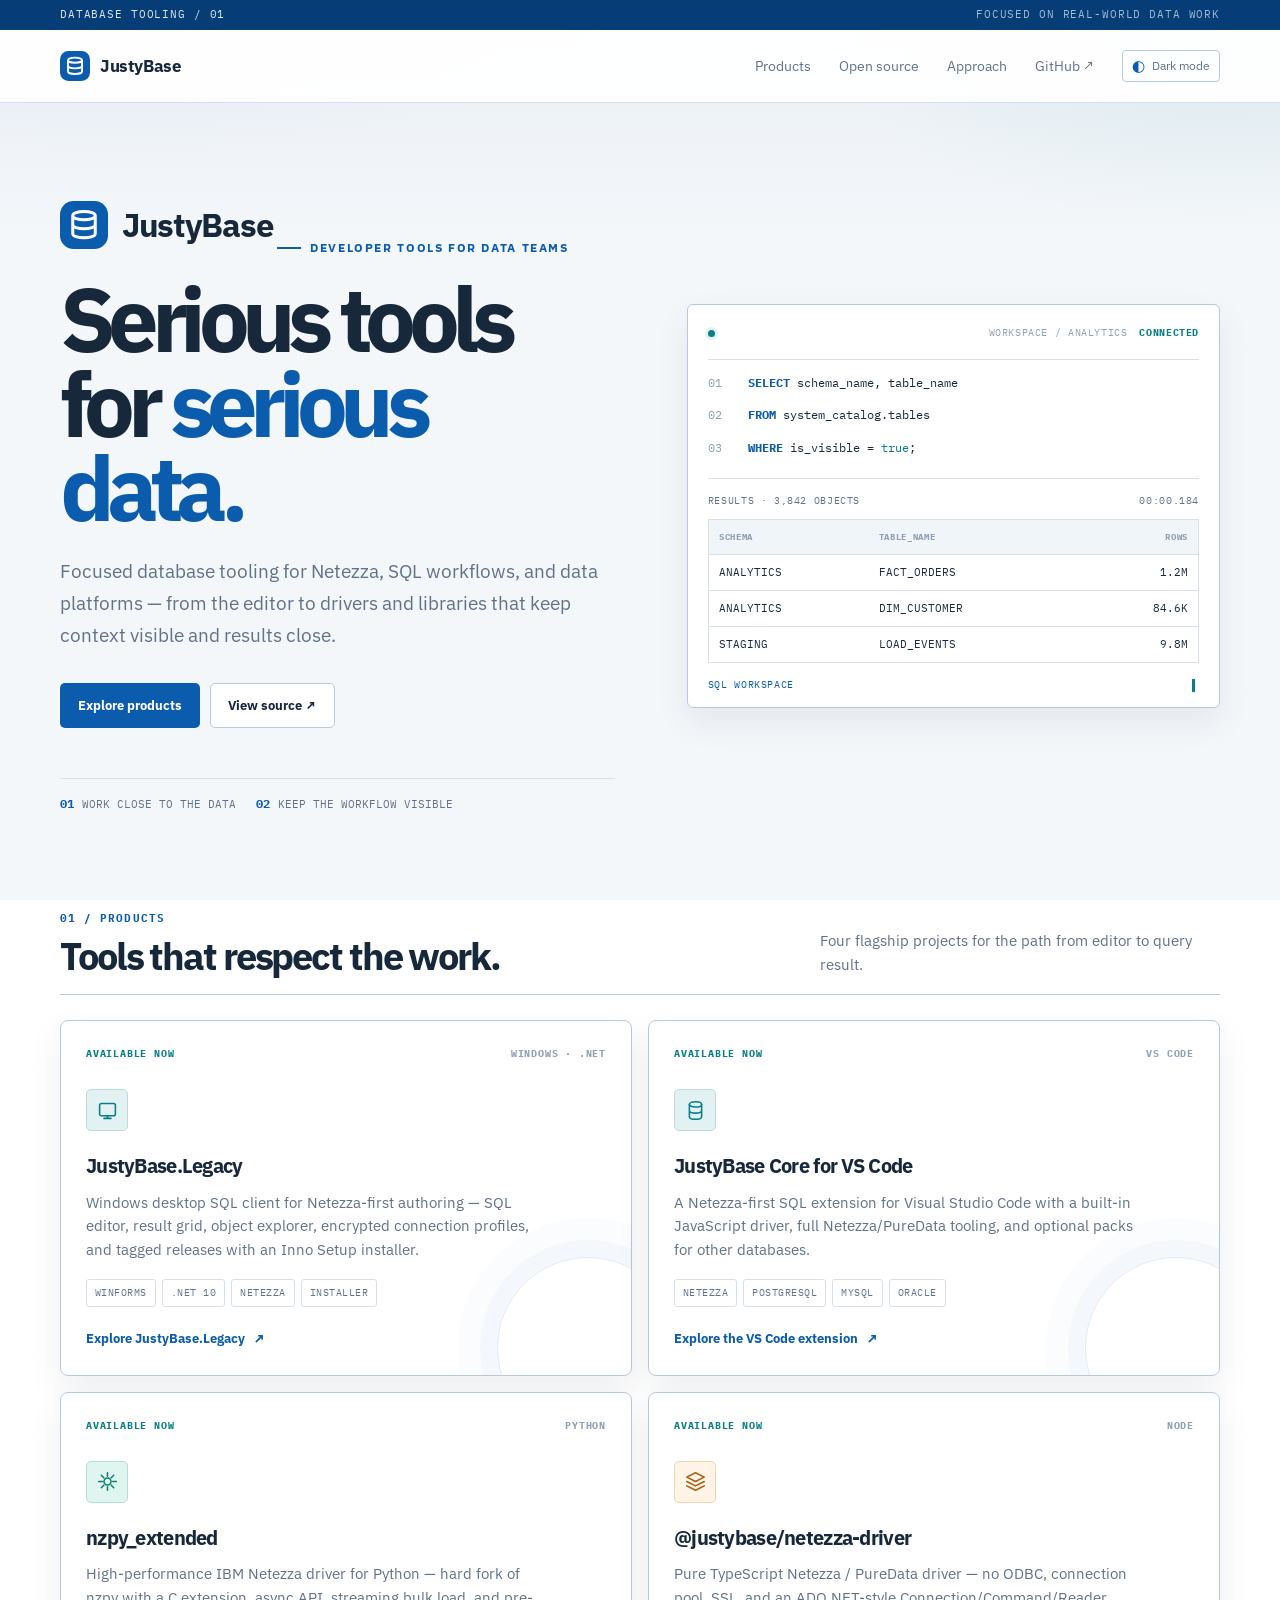
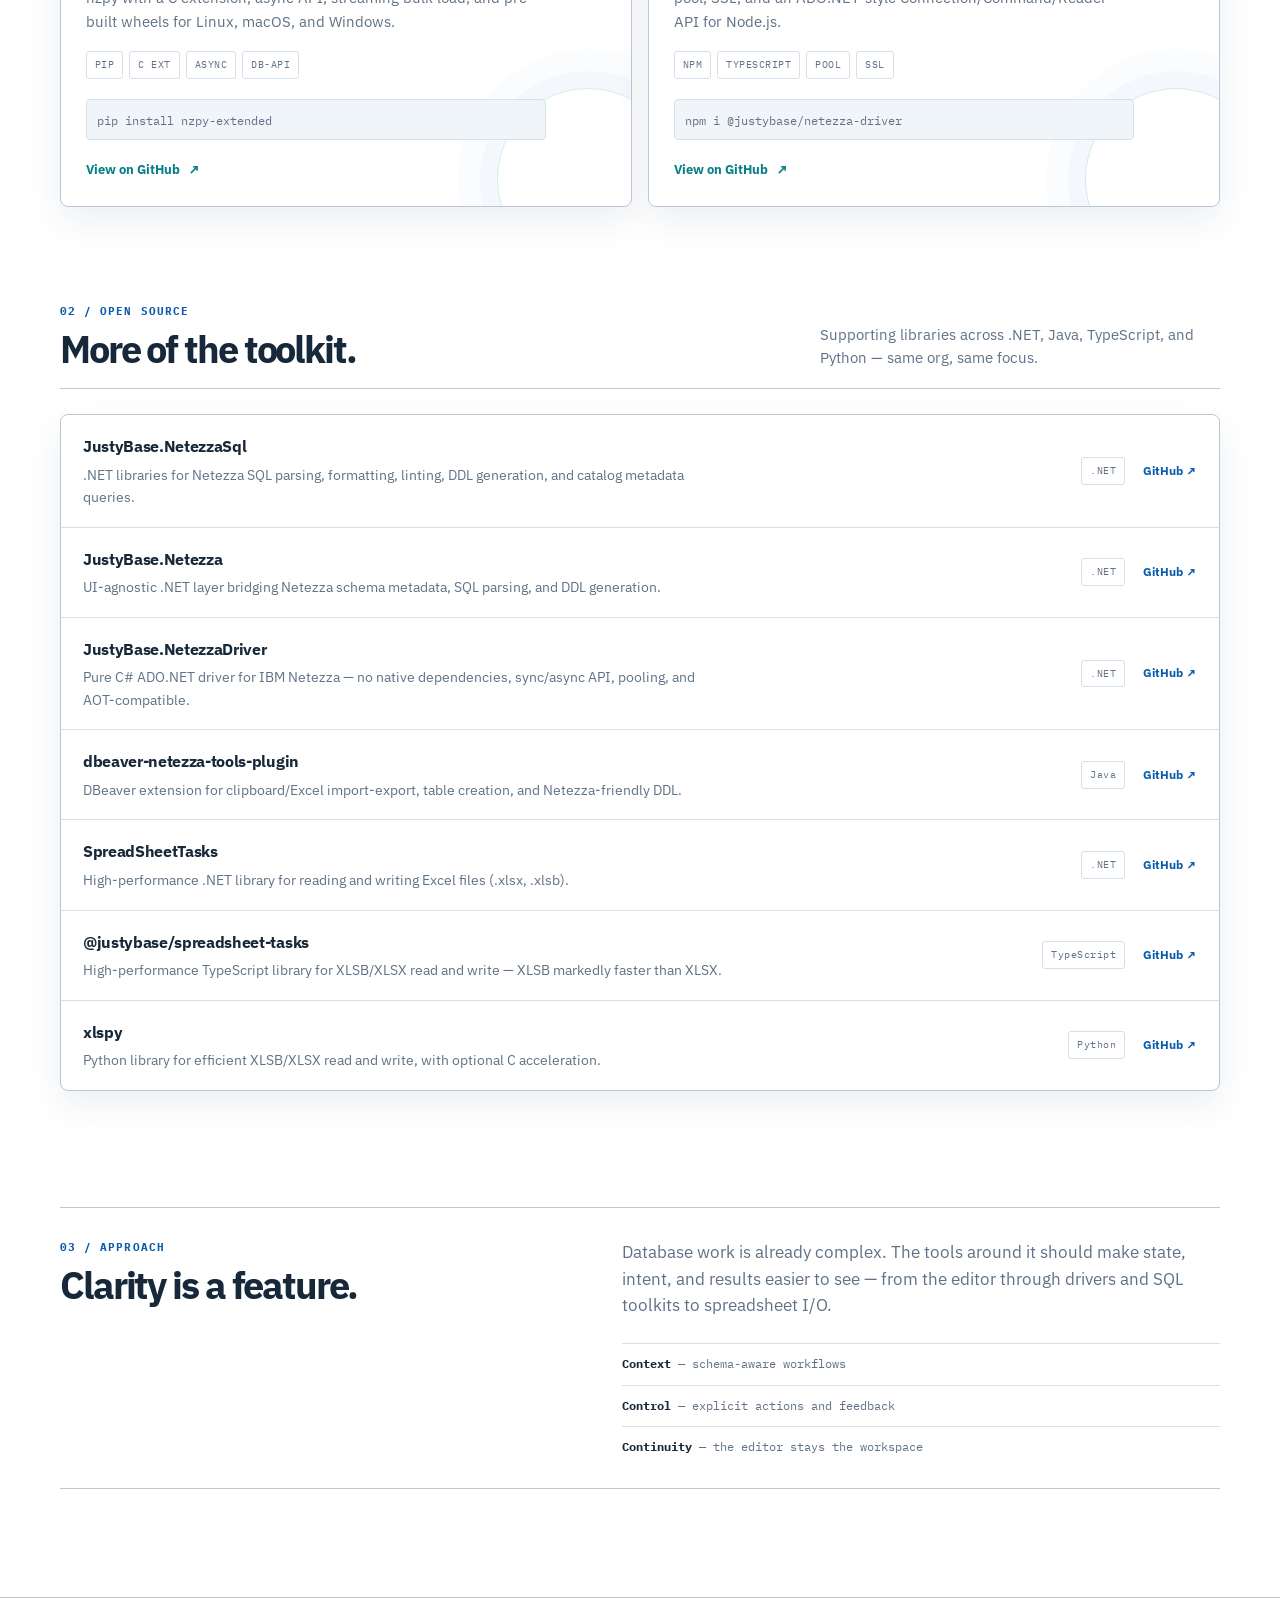
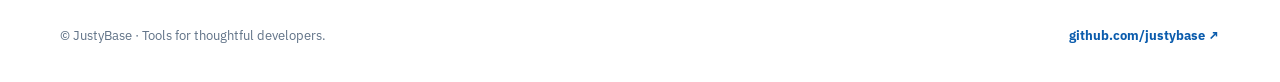
==== index.html @ d7b6be91 "feat: update JustyBase.Legacy links and enhance README documentation - Change GitHub link to a local" ====
<!doctype html>
<html lang="en">
  <head>
    <meta charset="utf-8">
    <meta name="viewport" content="width=device-width, initial-scale=1">
    <meta name="description" content="JustyBase — Netezza and SQL developer tools: Windows desktop client, VS Code extension, Python and Node.js drivers, and open-source libraries for data workflows.">
    <link rel="canonical" href="https://justybase.github.io/">
    <meta property="og:type" content="website">
    <meta property="og:site_name" content="JustyBase">
    <meta property="og:title" content="JustyBase — Netezza and SQL developer tools">
    <meta property="og:description" content="Windows SQL client, VS Code extension, Python and Node drivers, and open-source libraries for Netezza and SQL workflows.">
    <meta property="og:url" content="https://justybase.github.io/">
    <meta property="og:image" content="https://justybase.github.io/assets/img/justybase-mark.svg">
    <meta name="twitter:card" content="summary">
    <meta name="twitter:title" content="JustyBase — Netezza and SQL developer tools">
    <meta name="twitter:description" content="Windows SQL client, VS Code extension, Python and Node drivers, and open-source libraries for Netezza and SQL workflows.">
    <title>JustyBase — Netezza and SQL developer tools</title>
    <link rel="icon" type="image/svg+xml" href="assets/img/favicon.svg">
    <link rel="preconnect" href="https://fonts.googleapis.com">
    <link rel="preconnect" href="https://fonts.gstatic.com" crossorigin>
    <link href="https://fonts.googleapis.com/css2?family=IBM+Plex+Mono:wght@400;500;700&family=IBM+Plex+Sans:wght@400;500;600;700&display=swap" rel="stylesheet">
    <link rel="stylesheet" href="assets/css/style.css">
    <script src="assets/js/theme.js" defer></script>
    <script type="application/ld+json">
      {
        "@context": "https://schema.org",
        "@type": "Organization",
        "name": "JustyBase",
        "url": "https://justybase.github.io/",
        "logo": "https://justybase.github.io/assets/img/justybase-mark.svg",
        "sameAs": [
          "https://github.com/justybase"
        ]
      }
    </script>
  </head>
  <body>
    <div class="utility-bar">
      <div class="container utility-inner">
        <span>DATABASE TOOLING / 01</span>
        <span>Focused on real-world data work</span>
      </div>
    </div>
    <header class="site-header">
      <nav class="nav" aria-label="Main navigation">
        <a class="brand" href="./"><img src="assets/img/justybase-mark.svg" alt="">JustyBase</a>
        <div class="nav-links">
          <a href="#products">Products</a>
          <a href="#open-source">Open source</a>
          <a href="#approach">Approach</a>
          <a href="https://github.com/justybase">GitHub ↗</a>
          <button class="theme-toggle" type="button" data-theme-toggle aria-pressed="false" aria-label="Switch to dark theme"><span data-theme-icon aria-hidden="true">◐</span><span data-theme-label>Dark mode</span></button>
        </div>
      </nav>
    </header>

    <main>
      <section class="hero container">
        <div class="hero-content">
          <div class="hero-brand">
            <img src="assets/img/justybase-mark.svg" alt="" width="48" height="48">
            <span>JustyBase</span>
          </div>
          <p class="eyebrow">Developer tools for data teams</p>
          <h1>Serious tools for <span class="accent">serious data.</span></h1>
          <p class="hero-copy">Focused database tooling for Netezza, SQL workflows, and data platforms — from the editor to drivers and libraries that keep context visible and results close.</p>
          <div class="button-row">
            <a class="button button-primary" href="#products">Explore products</a>
            <a class="button button-secondary" href="https://github.com/justybase">View source ↗</a>
          </div>
          <div class="hero-facts" aria-label="JustyBase principles">
            <span><strong>01</strong> Work close to the data</span>
            <span><strong>02</strong> Keep the workflow visible</span>
          </div>
        </div>
        <div class="query-preview" aria-label="JustyBase workflow preview">
          <div class="preview-toolbar"><span class="live-dot"></span><span>workspace / analytics</span><span class="preview-state">CONNECTED</span></div>
          <div class="preview-query"><span class="query-line-number">01</span><code><b>SELECT</b> schema_name, table_name</code></div>
          <div class="preview-query"><span class="query-line-number">02</span><code><b>FROM</b> system_catalog.tables</code></div>
          <div class="preview-query"><span class="query-line-number">03</span><code><b>WHERE</b> is_visible = <em>true</em>;</code></div>
          <div class="preview-divider"></div>
          <div class="preview-caption"><span>RESULTS · 3,842 objects</span><span>00:00.184</span></div>
          <div class="data-table">
            <div class="data-row data-head"><span>SCHEMA</span><span>TABLE_NAME</span><span>ROWS</span></div>
            <div class="data-row"><span>ANALYTICS</span><span>FACT_ORDERS</span><span>1.2M</span></div>
            <div class="data-row"><span>ANALYTICS</span><span>DIM_CUSTOMER</span><span>84.6K</span></div>
            <div class="data-row"><span>STAGING</span><span>LOAD_EVENTS</span><span>9.8M</span></div>
          </div>
          <div class="preview-footer"><span>SQL WORKSPACE</span><span class="preview-cursor">▌</span></div>
        </div>
      </section>

      <section class="section container" id="products">
        <div class="section-heading">
          <div><p class="section-index">01 / PRODUCTS</p><h2>Tools that respect the work.</h2></div>
          <p>Four flagship projects for the path from editor to query result.</p>
        </div>
        <div class="product-grid">
          <article class="card product-card">
            <div class="card-topline"><span>AVAILABLE NOW</span><span>WINDOWS · .NET</span></div>
            <div class="card-icon" aria-hidden="true">
              <svg viewBox="0 0 24 24" fill="none" stroke="currentColor" stroke-width="1.8" stroke-linecap="round" stroke-linejoin="round"><rect x="3" y="4" width="18" height="14" rx="2"></rect><path d="M8 21h8M12 18v3"></path></svg>
            </div>
            <h3>JustyBase.Legacy</h3>
            <p>Windows desktop SQL client for Netezza-first authoring — SQL editor, result grid, object explorer, encrypted connection profiles, and tagged releases with an Inno Setup installer.</p>
            <div class="card-meta"><span>WINFORMS</span><span>.NET 10</span><span>NETEZZA</span><span>INSTALLER</span></div>
            <a class="card-link" href="legacy/">Explore JustyBase.Legacy</a>
          </article>

          <article class="card product-card">
            <div class="card-topline"><span>AVAILABLE NOW</span><span>VS CODE</span></div>
            <div class="card-icon" aria-hidden="true">
              <svg viewBox="0 0 24 24" fill="none" stroke="currentColor" stroke-width="1.8" stroke-linecap="round" stroke-linejoin="round"><ellipse cx="12" cy="5" rx="7" ry="3"></ellipse><path d="M5 5v7c0 1.66 3.13 3 7 3s7-1.34 7-3V5M5 12v7c0 1.66 3.13 3 7 3s7-1.34 7-3v-7"></path></svg>
            </div>
            <h3>JustyBase Core for VS Code</h3>
            <p>A Netezza-first SQL extension for Visual Studio Code with a built-in JavaScript driver, full Netezza/PureData tooling, and optional packs for other databases.</p>
            <div class="card-meta"><span>NETEZZA</span><span>POSTGRESQL</span><span>MYSQL</span><span>ORACLE</span></div>
            <a class="card-link" href="vscode/">Explore the VS Code extension</a>
          </article>

          <article class="card card-teal product-card">
            <div class="card-topline"><span>AVAILABLE NOW</span><span>PYTHON</span></div>
            <div class="card-icon" aria-hidden="true">
              <svg viewBox="0 0 24 24" fill="none" stroke="currentColor" stroke-width="1.8" stroke-linecap="round" stroke-linejoin="round"><path d="M12 2v4M12 18v4M4.93 4.93l2.83 2.83M16.24 16.24l2.83 2.83M2 12h4M18 12h4M4.93 19.07l2.83-2.83M16.24 7.76l2.83-2.83"></path><circle cx="12" cy="12" r="4"></circle></svg>
            </div>
            <h3>nzpy_extended</h3>
            <p>High-performance IBM Netezza driver for Python — hard fork of nzpy with a C extension, async API, streaming bulk load, and pre-built wheels for Linux, macOS, and Windows.</p>
            <div class="card-meta"><span>PIP</span><span>C EXT</span><span>ASYNC</span><span>DB-API</span></div>
            <p class="card-install"><code>pip install nzpy-extended</code></p>
            <a class="card-link" href="https://github.com/justybase/nzpy_extended">View on GitHub</a>
          </article>

          <article class="card card-violet product-card">
            <div class="card-topline"><span>AVAILABLE NOW</span><span>NODE</span></div>
            <div class="card-icon" aria-hidden="true">
              <svg viewBox="0 0 24 24" fill="none" stroke="currentColor" stroke-width="1.8" stroke-linecap="round" stroke-linejoin="round"><path d="M12 2L2 7l10 5 10-5-10-5z"></path><path d="M2 17l10 5 10-5M2 12l10 5 10-5"></path></svg>
            </div>
            <h3>@justybase/netezza-driver</h3>
            <p>Pure TypeScript Netezza / PureData driver — no ODBC, connection pool, SSL, and an ADO.NET-style Connection/Command/Reader API for Node.js.</p>
            <div class="card-meta"><span>NPM</span><span>TYPESCRIPT</span><span>POOL</span><span>SSL</span></div>
            <p class="card-install"><code>npm i @justybase/netezza-driver</code></p>
            <a class="card-link" href="https://github.com/justybase/justybase_netezza_node_driver">View on GitHub</a>
          </article>
        </div>
      </section>

      <section class="section container" id="open-source">
        <div class="section-heading">
          <div><p class="section-index">02 / OPEN SOURCE</p><h2>More of the toolkit.</h2></div>
          <p>Supporting libraries across .NET, Java, TypeScript, and Python — same org, same focus.</p>
        </div>
        <ul class="repo-catalog">
          <li class="repo-row">
            <div class="repo-main">
              <a class="repo-name" href="https://github.com/justybase/JustyBase.NetezzaSql">JustyBase.NetezzaSql</a>
              <p>.NET libraries for Netezza SQL parsing, formatting, linting, DDL generation, and catalog metadata queries.</p>
            </div>
            <span class="repo-lang">.NET</span>
            <a class="repo-link" href="https://github.com/justybase/JustyBase.NetezzaSql">GitHub ↗</a>
          </li>
          <li class="repo-row">
            <div class="repo-main">
              <a class="repo-name" href="https://github.com/justybase/JustyBase.Netezza">JustyBase.Netezza</a>
              <p>UI-agnostic .NET layer bridging Netezza schema metadata, SQL parsing, and DDL generation.</p>
            </div>
            <span class="repo-lang">.NET</span>
            <a class="repo-link" href="https://github.com/justybase/JustyBase.Netezza">GitHub ↗</a>
          </li>
          <li class="repo-row">
            <div class="repo-main">
              <a class="repo-name" href="https://github.com/justybase/JustyBase.NetezzaDriver">JustyBase.NetezzaDriver</a>
              <p>Pure C# ADO.NET driver for IBM Netezza — no native dependencies, sync/async API, pooling, and AOT-compatible.</p>
            </div>
            <span class="repo-lang">.NET</span>
            <a class="repo-link" href="https://github.com/justybase/JustyBase.NetezzaDriver">GitHub ↗</a>
          </li>
          <li class="repo-row">
            <div class="repo-main">
              <a class="repo-name" href="https://github.com/justybase/dbeaver-netezza-tools-plugin">dbeaver-netezza-tools-plugin</a>
              <p>DBeaver extension for clipboard/Excel import-export, table creation, and Netezza-friendly DDL.</p>
            </div>
            <span class="repo-lang">Java</span>
            <a class="repo-link" href="https://github.com/justybase/dbeaver-netezza-tools-plugin">GitHub ↗</a>
          </li>
          <li class="repo-row">
            <div class="repo-main">
              <a class="repo-name" href="https://github.com/justybase/SpreadSheetTasks">SpreadSheetTasks</a>
              <p>High-performance .NET library for reading and writing Excel files (.xlsx, .xlsb).</p>
            </div>
            <span class="repo-lang">.NET</span>
            <a class="repo-link" href="https://github.com/justybase/SpreadSheetTasks">GitHub ↗</a>
          </li>
          <li class="repo-row">
            <div class="repo-main">
              <a class="repo-name" href="https://github.com/justybase/justybase_spreadsheet_tasks">@justybase/spreadsheet-tasks</a>
              <p>High-performance TypeScript library for XLSB/XLSX read and write — XLSB markedly faster than XLSX.</p>
            </div>
            <span class="repo-lang">TypeScript</span>
            <a class="repo-link" href="https://github.com/justybase/justybase_spreadsheet_tasks">GitHub ↗</a>
          </li>
          <li class="repo-row">
            <div class="repo-main">
              <a class="repo-name" href="https://github.com/justybase/xlspy">xlspy</a>
              <p>Python library for efficient XLSB/XLSX read and write, with optional C acceleration.</p>
            </div>
            <span class="repo-lang">Python</span>
            <a class="repo-link" href="https://github.com/justybase/xlspy">GitHub ↗</a>
          </li>
        </ul>
      </section>

      <section class="section section-approach container" id="approach">
        <div class="approach-grid">
          <div><p class="section-index">03 / APPROACH</p><h2>Clarity is a feature.</h2></div>
          <div class="approach-copy">
            <p>Database work is already complex. The tools around it should make state, intent, and results easier to see — from the editor through drivers and SQL toolkits to spreadsheet I/O.</p>
            <div class="principles">
              <span><b>Context</b> — schema-aware workflows</span>
              <span><b>Control</b> — explicit actions and feedback</span>
              <span><b>Continuity</b> — the editor stays the workspace</span>
            </div>
          </div>
        </div>
      </section>
    </main>

    <footer class="site-footer">
      <div class="container footer-inner">
        <p>© JustyBase · Tools for thoughtful developers.</p>
        <a class="text-link" href="https://github.com/justybase">github.com/justybase ↗</a>
      </div>
    </footer>
  </body>
</html>
---- assets/css/style.css ----
:root {
  --bg: #f4f7fa;
  --bg-deep: #e9eff5;
  --surface: #ffffff;
  --surface-blue: #f0f5fa;
  --ink: #17283b;
  --muted: #607287;
  --faint: #8fa0b1;
  --line: #d7e0e9;
  --line-strong: #b9c8d7;
  --blue: #0b5cad;
  --blue-dark: #063d76;
  --teal: #087f86;
  --teal-soft: #e2f2f2;
  --amber: #a76116;
  --amber-soft: #fff4e5;
  --shadow: 0 14px 34px rgba(24, 48, 75, 0.08);
  --radius: 8px;
  color-scheme: light;
}

html[data-theme="dark"] {
  --bg: #101a25;
  --bg-deep: #172635;
  --surface: #172534;
  --surface-blue: #1b3146;
  --ink: #edf4fa;
  --muted: #a7b8c8;
  --faint: #7e95aa;
  --line: #2b4052;
  --line-strong: #3e5a70;
  --blue: #82bff0;
  --blue-dark: #0b3f70;
  --teal: #6bd3d0;
  --teal-soft: #193c40;
  --amber: #f0bd78;
  --amber-soft: #3c2e1e;
  --shadow: 0 16px 38px rgba(0, 0, 0, .22);
  color-scheme: dark;
}

* { box-sizing: border-box; }
html { scroll-behavior: smooth; }
body {
  min-width: 320px;
  margin: 0;
  color: var(--ink);
  background:
    radial-gradient(ellipse 80% 50% at 10% -10%, rgba(11, 92, 173, .08), transparent 55%),
    radial-gradient(ellipse 60% 40% at 95% 5%, rgba(8, 127, 134, .07), transparent 50%),
    linear-gradient(180deg, var(--bg-deep) 0%, var(--bg) 28%, var(--bg) 100%);
  background-attachment: fixed;
  font-family: "IBM Plex Sans", ui-sans-serif, system-ui, -apple-system, BlinkMacSystemFont, "Segoe UI", sans-serif;
  line-height: 1.6;
}
html[data-theme="dark"] body {
  background:
    radial-gradient(ellipse 80% 50% at 10% -10%, rgba(130, 191, 240, .08), transparent 55%),
    radial-gradient(ellipse 60% 40% at 95% 5%, rgba(107, 211, 208, .06), transparent 50%),
    linear-gradient(180deg, #0c1520 0%, var(--bg) 32%, var(--bg) 100%);
  background-attachment: fixed;
}
a { color: inherit; }
code { font-family: "IBM Plex Mono", "SFMono-Regular", Consolas, "Liberation Mono", monospace; }

.container, .nav { width: min(1160px, calc(100% - 48px)); margin: 0 auto; }
.utility-bar { color: #dce9f5; background: var(--blue-dark); font-family: "IBM Plex Mono", "SFMono-Regular", Consolas, monospace; font-size: .68rem; letter-spacing: .08em; text-transform: uppercase; }
.utility-inner { display: flex; min-height: 30px; align-items: center; justify-content: space-between; gap: 20px; }
.utility-inner span:last-child { color: #9ebbd6; }
.site-header { position: relative; z-index: 1; border-bottom: 1px solid var(--line); background: rgba(255, 255, 255, .94); }
.nav { display: flex; min-height: 72px; align-items: center; justify-content: space-between; gap: 24px; }
.brand { display: inline-flex; align-items: center; gap: 10px; color: var(--ink); font-size: 1.04rem; font-weight: 780; letter-spacing: -.025em; text-decoration: none; }
.brand img { width: 30px; height: 30px; }
.nav-links { display: flex; align-items: center; gap: 28px; color: var(--muted); font-size: .86rem; }
.nav-links a { text-decoration: none; }
.nav-links a:hover, .text-link:hover { color: var(--blue); }
.theme-toggle { display: inline-flex; align-items: center; gap: 7px; padding: 6px 9px; border: 1px solid var(--line-strong); border-radius: 4px; color: var(--muted); background: transparent; cursor: pointer; font: inherit; font-size: .74rem; }
.theme-toggle:hover { border-color: var(--blue); color: var(--blue); background: var(--surface-blue); }
.theme-toggle [data-theme-icon] { color: var(--blue); font-size: .95rem; line-height: 1; }

.hero { display: grid; grid-template-columns: minmax(0, 1.02fr) minmax(420px, .98fr); gap: 72px; align-items: center; padding-top: 96px; padding-bottom: 96px; }
.hero-content { max-width: 650px; }
.hero-brand {
  display: inline-flex;
  align-items: center;
  gap: 14px;
  margin-bottom: 22px;
  color: var(--ink);
  font-size: clamp(1.55rem, 2.8vw, 2.05rem);
  font-weight: 700;
  letter-spacing: -.04em;
  opacity: 0;
  animation: hero-rise .7s ease .05s forwards;
}
.hero-brand img { width: 48px; height: 48px; }
.hero-content .eyebrow { opacity: 0; animation: hero-rise .7s ease .12s forwards; }
.hero-content h1 { opacity: 0; animation: hero-rise .75s ease .2s forwards; }
.hero-content .hero-copy,
.hero-content .button-row,
.hero-content .hero-facts { opacity: 0; animation: hero-rise .75s ease .32s forwards; }
@keyframes hero-rise {
  from { opacity: 0; transform: translateY(14px); }
  to { opacity: 1; transform: translateY(0); }
}
.eyebrow { display: inline-flex; align-items: center; gap: 9px; margin: 0 0 20px; color: var(--blue); font-size: .72rem; font-weight: 800; letter-spacing: .14em; text-transform: uppercase; }
.eyebrow::before { width: 24px; height: 2px; background: currentColor; content: ""; }
h1, h2, h3, p { margin-top: 0; }
h1 { max-width: 700px; margin-bottom: 25px; font-size: clamp(3.3rem, 7vw, 6.8rem); font-weight: 760; letter-spacing: -.085em; line-height: .94; }
h1 .accent { color: var(--blue); }
.hero-copy { max-width: 600px; margin-bottom: 32px; color: var(--muted); font-size: clamp(1.03rem, 1.6vw, 1.18rem); line-height: 1.7; }
.button-row { display: flex; flex-wrap: wrap; gap: 10px; }
.button { display: inline-flex; min-height: 45px; align-items: center; justify-content: center; padding: 0 17px; border: 1px solid transparent; border-radius: 5px; font-size: .84rem; font-weight: 760; text-decoration: none; transition: background 150ms ease, border-color 150ms ease, color 150ms ease, transform 150ms ease; }
.button:hover { transform: translateY(-1px); }
.button-primary { color: #fff; background: var(--blue); }
.button-primary:hover { background: var(--blue-dark); }
.button-secondary { border-color: var(--line-strong); color: var(--ink); background: var(--surface); }
.button-secondary:hover { border-color: var(--blue); color: var(--blue); background: var(--surface-blue); }
.hero-facts { display: flex; flex-wrap: wrap; gap: 20px; margin-top: 50px; padding-top: 16px; border-top: 1px solid var(--line); color: var(--muted); font-family: "IBM Plex Mono", "SFMono-Regular", Consolas, monospace; font-size: .69rem; text-transform: uppercase; }
.hero-facts span { display: inline-flex; align-items: center; gap: 8px; }
.hero-facts strong { color: var(--blue); font-size: .72rem; }

.query-preview {
  padding: 20px 20px 14px;
  border: 1px solid var(--line-strong);
  border-radius: 6px;
  background: var(--surface);
  box-shadow: var(--shadow);
  font-family: "IBM Plex Mono", "SFMono-Regular", Consolas, monospace;
  font-size: .72rem;
  opacity: 0;
  animation: hero-rise .8s ease .28s forwards;
}
.preview-toolbar, .preview-caption, .preview-footer { display: flex; align-items: center; justify-content: space-between; gap: 12px; color: var(--faint); font-size: .64rem; letter-spacing: .06em; text-transform: uppercase; }
.preview-toolbar { padding-bottom: 17px; border-bottom: 1px solid var(--line); }
.live-dot {
  width: 7px;
  height: 7px;
  margin-right: auto;
  border-radius: 50%;
  background: var(--teal);
  box-shadow: 0 0 0 3px var(--teal-soft);
  animation: live-pulse 2.2s ease-in-out infinite;
}
@keyframes live-pulse {
  0%, 100% { box-shadow: 0 0 0 3px var(--teal-soft); opacity: 1; }
  50% { box-shadow: 0 0 0 6px transparent; opacity: .75; }
}
.preview-state { color: var(--teal); font-weight: 700; }
.preview-query { display: grid; grid-template-columns: 30px 1fr; gap: 10px; padding-top: 14px; color: var(--ink); }
.query-line-number { color: var(--faint); }
.preview-query b { color: var(--blue); font-weight: 700; }
.preview-query em { color: var(--teal); font-style: normal; }
.preview-divider { height: 1px; margin: 21px 0 14px; background: var(--line); }
.preview-caption { color: var(--muted); }
.data-table { margin-top: 10px; border: 1px solid var(--line); }
.data-row { display: grid; grid-template-columns: .95fr 1.35fr .55fr; gap: 10px; padding: 9px 10px; border-top: 1px solid var(--line); color: var(--ink); font-size: .67rem; }
.data-row:first-child { border-top: 0; }
.data-head { color: var(--faint); background: var(--surface-blue); font-size: .59rem; font-weight: 700; letter-spacing: .07em; }
.data-row span:last-child { text-align: right; }
.preview-footer { padding-top: 14px; color: var(--blue); }
.preview-cursor { color: var(--teal); animation: cursor-blink 1.1s step-end infinite; }
@keyframes cursor-blink {
  0%, 100% { opacity: 1; }
  50% { opacity: 0; }
}

.section { padding-bottom: 96px; }
.section-heading { display: flex; align-items: end; justify-content: space-between; gap: 28px; margin-bottom: 25px; padding-bottom: 18px; border-bottom: 1px solid var(--line-strong); }
.section-heading h2, .approach-grid h2 { margin-bottom: 0; font-size: clamp(1.75rem, 3vw, 2.55rem); letter-spacing: -.055em; line-height: 1.06; }
.section-heading > p { max-width: 400px; margin-bottom: 0; color: var(--muted); font-size: .92rem; }
.section-index { margin-bottom: 9px; color: var(--blue); font-family: "IBM Plex Mono", "SFMono-Regular", Consolas, monospace; font-size: .66rem; font-weight: 700; letter-spacing: .1em; }
.product-grid, .feature-grid { display: grid; grid-template-columns: repeat(2, minmax(0, 1fr)); gap: 16px; }
.card { position: relative; display: flex; flex-direction: column; min-height: 325px; padding: 25px; overflow: hidden; border: 1px solid var(--line-strong); border-radius: var(--radius); background: var(--surface); box-shadow: var(--shadow); }
.card::after { position: absolute; right: -48px; bottom: -64px; width: 180px; height: 180px; border: 1px solid rgba(11, 92, 173, .13); border-radius: 50%; box-shadow: 0 0 0 17px rgba(11, 92, 173, .025), 0 0 0 39px rgba(11, 92, 173, .018); content: ""; }
.card-violet::after { border-color: rgba(8, 127, 134, .18); }
.card-teal::after { border-color: rgba(8, 167, 130, .18); }
.card-topline { position: relative; z-index: 1; display: flex; justify-content: space-between; margin-bottom: 27px; color: var(--faint); font-family: "IBM Plex Mono", "SFMono-Regular", Consolas, monospace; font-size: .62rem; font-weight: 700; letter-spacing: .08em; }
.card-topline span:first-child { color: var(--teal); }
.card-violet .card-topline span:first-child { color: var(--teal); }
.card-teal .card-topline span:first-child { color: var(--teal); }
.card-icon { position: relative; z-index: 1; display: grid; width: 42px; height: 42px; place-items: center; margin-bottom: 19px; border: 1px solid #b9dddd; border-radius: 5px; color: var(--teal); background: var(--teal-soft); }
.card-violet .card-icon { border-color: #f1d4ad; color: var(--amber); background: var(--amber-soft); }
.card-teal .card-icon { border-color: #b1dfd8; color: #0b7f6a; background: #e0f5f0; }

html[data-theme="dark"] .card-teal .card-icon { border-color: #1b5a50; color: #6bddd0; background: #183c35; }
.card-icon svg { width: 21px; height: 21px; }
.card h3 { position: relative; z-index: 1; max-width: 380px; margin-bottom: 8px; font-size: 1.27rem; letter-spacing: -.035em; }
.card p { position: relative; z-index: 1; max-width: 460px; margin-bottom: 18px; color: var(--muted); font-size: .92rem; }
.card-meta { position: relative; z-index: 1; display: flex; flex-wrap: wrap; gap: 6px; margin-bottom: 20px; }
.card-meta span, .meta span { padding: 5px 8px; border: 1px solid var(--line); border-radius: 3px; color: var(--muted); font-family: "IBM Plex Mono", "SFMono-Regular", Consolas, monospace; font-size: .61rem; letter-spacing: .05em; }
.card-install {
  position: relative;
  z-index: 1;
  margin: 0 0 16px;
  padding: 8px 10px;
  border: 1px solid var(--line);
  border-radius: 4px;
  background: var(--surface-blue);
  color: var(--ink);
  font-size: .72rem;
}
.card-install code { font-size: .72rem; }
.card-link { position: relative; z-index: 1; display: inline-flex; align-items: center; gap: 8px; margin-top: auto; color: var(--blue); font-size: .82rem; font-weight: 780; text-decoration: none; }
.card-link::after { content: "↗"; font-size: 1.1em; }
.card-violet .card-link { color: var(--teal); }
.card-teal .card-link { color: var(--teal); }
.tag { display: inline-flex; width: fit-content; margin-bottom: 16px; padding: 5px 9px; border: 1px solid #edcf9f; border-radius: 3px; color: var(--amber); background: var(--amber-soft); font-family: "IBM Plex Mono", "SFMono-Regular", Consolas, monospace; font-size: .62rem; font-weight: 800; letter-spacing: .08em; text-transform: uppercase; }

.repo-catalog {
  display: grid;
  gap: 0;
  margin: 0;
  padding: 0;
  list-style: none;
  border: 1px solid var(--line-strong);
  border-radius: var(--radius);
  background: var(--surface);
  box-shadow: var(--shadow);
  overflow: hidden;
}
.repo-row {
  display: grid;
  grid-template-columns: minmax(0, 1fr) auto auto;
  gap: 18px;
  align-items: center;
  padding: 18px 22px;
  border-top: 1px solid var(--line);
}
.repo-row:first-child { border-top: 0; }
.repo-main p {
  max-width: 640px;
  margin: 4px 0 0;
  color: var(--muted);
  font-size: .88rem;
}
.repo-name {
  color: var(--ink);
  font-size: 1.02rem;
  font-weight: 700;
  letter-spacing: -.02em;
  text-decoration: none;
}
.repo-name:hover { color: var(--blue); }
.repo-lang {
  padding: 5px 8px;
  border: 1px solid var(--line);
  border-radius: 3px;
  color: var(--muted);
  font-family: "IBM Plex Mono", "SFMono-Regular", Consolas, monospace;
  font-size: .61rem;
  letter-spacing: .05em;
  white-space: nowrap;
}
.repo-link {
  color: var(--blue);
  font-size: .78rem;
  font-weight: 700;
  text-decoration: none;
  white-space: nowrap;
}
.repo-link:hover { color: var(--teal); }

.section-approach { padding-top: 20px; }
.approach-grid { display: grid; grid-template-columns: .9fr 1.1fr; gap: 72px; padding: 31px 0; border-top: 1px solid var(--line-strong); border-bottom: 1px solid var(--line-strong); }
.approach-copy > p { max-width: 570px; margin-bottom: 24px; color: var(--muted); font-size: 1.05rem; }
.principles { display: grid; gap: 11px; color: var(--muted); font-family: "IBM Plex Mono", "SFMono-Regular", Consolas, monospace; font-size: .72rem; }
.principles span { padding-top: 11px; border-top: 1px solid var(--line); }
.principles b { color: var(--ink); }

.page-hero { padding-top: 66px; padding-bottom: 50px; }
.page-hero h1 { max-width: 780px; font-size: clamp(2.8rem, 6vw, 5.6rem); }
.page-hero .hero-copy { max-width: 700px; }
.breadcrumb { display: inline-flex; margin-bottom: 27px; color: var(--muted); font-size: .82rem; text-decoration: none; }
.breadcrumb:hover { color: var(--blue); }
.split-grid { display: grid; grid-template-columns: 1.04fr .96fr; gap: 16px; align-items: start; }
.panel { padding: 26px; border: 1px solid var(--line-strong); border-radius: var(--radius); background: var(--surface); box-shadow: var(--shadow); }
.panel h2 { margin-bottom: 9px; font-size: 1.35rem; letter-spacing: -.04em; }
.panel > p { color: var(--muted); font-size: .92rem; }
.panel + .panel { margin-top: 16px; }
.panel-accent { border-color: #a9c9e7; background: var(--surface-blue); box-shadow: none; }
.feature-list, .steps { display: grid; gap: 12px; margin: 21px 0 0; padding: 0; list-style: none; }
.feature-list li { display: flex; gap: 11px; color: var(--muted); font-size: .9rem; }
.feature-list li::before { flex: 0 0 auto; width: 7px; height: 7px; margin-top: 9px; border-radius: 50%; background: var(--teal); content: ""; }
.steps { counter-reset: steps; }
.steps li { display: grid; grid-template-columns: 27px 1fr; gap: 10px; align-items: start; color: var(--muted); font-size: .9rem; }
.steps li::before { display: grid; width: 25px; height: 25px; place-items: center; border-radius: 3px; color: #fff; background: var(--blue); content: counter(steps); counter-increment: steps; font-size: .7rem; font-weight: 850; }
.notice { margin-top: 19px; padding: 12px 14px; border-left: 2px solid var(--amber); color: var(--muted); background: var(--amber-soft); font-size: .82rem; }
.text-link { color: var(--blue); font-weight: 700; text-decoration: none; }
.meta { display: flex; flex-wrap: wrap; gap: 7px; margin: 19px 0 0; }
.screenshots { display: grid; grid-template-columns: repeat(2, minmax(0, 1fr)); gap: 16px; }
.screenshot { margin: 0; overflow: hidden; border: 1px solid var(--line-strong); border-radius: 6px; background: var(--surface); }
.screenshot img { display: block; width: 100%; aspect-ratio: 16 / 9; object-fit: cover; }
.screenshot figcaption { padding: 10px 13px 12px; color: var(--muted); font-size: .78rem; }
.screenshot-hero {
  margin: 0;
  overflow: hidden;
  border: 1px solid var(--line-strong);
  border-radius: 6px;
  background: var(--surface);
  box-shadow: var(--shadow);
}
.screenshot-hero img {
  display: block;
  width: 100%;
  aspect-ratio: 16 / 9;
  object-fit: cover;
  object-position: top center;
}
.screenshot-hero figcaption {
  padding: 12px 16px 14px;
  color: var(--muted);
  font-size: .8rem;
  border-top: 1px solid var(--line);
}
.faq-panel h2 { margin-bottom: 18px; }
.faq-panel details {
  border-top: 1px solid var(--line);
  padding: 14px 0;
}
.faq-panel details:first-of-type { border-top: 0; padding-top: 0; }
.faq-panel summary {
  cursor: pointer;
  color: var(--ink);
  font-size: .95rem;
  font-weight: 700;
  letter-spacing: -.02em;
  list-style: none;
}
.faq-panel summary::-webkit-details-marker { display: none; }
.faq-panel summary::after {
  content: "+";
  float: right;
  color: var(--blue);
  font-weight: 700;
}
.faq-panel details[open] summary::after { content: "–"; }
.faq-panel details p {
  margin: 10px 0 0;
  max-width: 720px;
  color: var(--muted);
  font-size: .9rem;
}
.install-grid-dual { grid-template-columns: 1fr 1fr; }
.site-footer { margin-top: 12px; padding: 28px 0 36px; border-top: 1px solid var(--line-strong); color: var(--muted); font-size: .8rem; }
.footer-inner { display: flex; flex-wrap: wrap; align-items: center; justify-content: space-between; gap: 12px; }
.footer-inner p { margin: 0; }
.coming-soon { max-width: 680px; margin: 44px auto 110px; text-align: center; }
.coming-soon .card-icon { margin: 0 auto 24px; }
.coming-soon h1 { margin-right: auto; margin-left: auto; font-size: clamp(2.8rem, 7vw, 5.4rem); }
.coming-soon .hero-copy { margin-right: auto; margin-left: auto; }
.coming-soon .button-row { justify-content: center; }

.support-model { border: 1px solid var(--line-strong); background: var(--surface); box-shadow: var(--shadow); }
.support-heading { display: grid; grid-template-columns: .9fr 1.1fr; gap: 28px; align-items: end; padding: 24px 26px; border-bottom: 1px solid var(--line); }
.support-heading .section-index { margin: 0; }
.support-heading h2 { max-width: 560px; margin: 0; font-size: clamp(1.55rem, 3vw, 2.3rem); letter-spacing: -.055em; line-height: 1.08; }
.support-columns { display: grid; grid-template-columns: 1fr 1fr; }
.support-block { min-height: 260px; padding: 25px 26px; }
.support-block + .support-block { border-left: 1px solid var(--line); }
.support-core { background: var(--surface-blue); }
.support-label, .install-card-label, .install-number { color: var(--faint); font-family: "IBM Plex Mono", "SFMono-Regular", Consolas, monospace; font-size: .62rem; font-weight: 800; letter-spacing: .09em; }
.support-label { display: flex; align-items: center; gap: 8px; margin-bottom: 25px; }
.support-core .support-label { color: var(--blue); }
.support-optional .support-label { color: var(--teal); }
.status-dot { width: 7px; height: 7px; border-radius: 50%; background: currentColor; }
.support-block h3 { margin-bottom: 9px; font-size: 1.25rem; letter-spacing: -.035em; }
.support-block p { max-width: 470px; margin-bottom: 20px; color: var(--muted); font-size: .9rem; }
.support-tags, .database-list { display: flex; flex-wrap: wrap; gap: 6px; }
.support-tags span, .database-list span { padding: 5px 8px; border: 1px solid var(--line-strong); border-radius: 3px; color: var(--muted); font-family: "IBM Plex Mono", "SFMono-Regular", Consolas, monospace; font-size: .59rem; letter-spacing: .04em; }
.support-note { padding: 14px 18px; border-top: 1px solid var(--line); color: var(--muted); background: var(--amber-soft); font-size: .82rem; }
.support-note strong { color: var(--amber); }
.install-grid { display: grid; grid-template-columns: .86fr 1.1fr 1.04fr; gap: 14px; align-items: stretch; }
.install-card { position: relative; padding: 24px; border: 1px solid var(--line-strong); border-radius: var(--radius); background: var(--surface); box-shadow: var(--shadow); }
.install-required { border-color: #9dbfe1; background: var(--surface-blue); }
.install-number { margin-bottom: 26px; color: var(--blue); font-size: .8rem; }
.install-card-label { margin-bottom: 8px; }
.install-required .install-card-label { color: var(--blue); }
.install-card h3 { margin-bottom: 9px; font-size: 1.28rem; letter-spacing: -.04em; }
.install-card > p { margin-bottom: 20px; color: var(--muted); font-size: .87rem; }
.install-card .button { width: 100%; margin-top: 6px; white-space: normal; line-height: 1.3; text-align: center; }
.package-list { display: grid; gap: 0; margin-top: 18px; border-top: 1px solid var(--line); }
.package-row { display: flex; align-items: center; justify-content: space-between; gap: 15px; padding: 10px 0; border-bottom: 1px solid var(--line); color: var(--blue); font-size: .76rem; text-decoration: none; }
.package-row:hover, .platform-links a:hover { color: var(--teal); }
.package-row b { display: block; color: var(--ink); font-size: .82rem; }
.package-row small { display: block; margin-top: 1px; color: var(--faint); font-family: "IBM Plex Mono", "SFMono-Regular", Consolas, monospace; font-size: .59rem; }
.platform-pack { margin-top: 18px; padding-top: 14px; border-top: 1px solid var(--line); }
.platform-pack-title { display: flex; align-items: baseline; justify-content: space-between; gap: 12px; margin-bottom: 9px; }
.platform-pack-title b { font-size: .9rem; }
.platform-pack-title span { color: var(--faint); font-family: "IBM Plex Mono", "SFMono-Regular", Consolas, monospace; font-size: .59rem; }
.platform-links { display: flex; flex-wrap: wrap; gap: 7px 13px; }
.platform-links a { color: var(--blue); font-size: .73rem; font-weight: 700; text-decoration: none; }
.install-platforms .notice { margin-top: 18px; font-size: .74rem; }
.install-steps { display: grid; grid-template-columns: repeat(3, 1fr); gap: 14px; margin-top: 17px; }
.install-steps > div { display: flex; align-items: flex-start; gap: 10px; padding-top: 13px; border-top: 1px solid var(--line-strong); }
.install-steps span { display: grid; width: 23px; height: 23px; flex: 0 0 auto; place-items: center; border-radius: 3px; color: #fff; background: var(--blue); font-family: "IBM Plex Mono", "SFMono-Regular", Consolas, monospace; font-size: .67rem; font-weight: 800; }
.install-steps p { margin: 0; color: var(--muted); font-size: .78rem; line-height: 1.45; }
.release-status { margin: 18px 0 0; color: var(--faint); font-family: "IBM Plex Mono", "SFMono-Regular", Consolas, monospace; font-size: .65rem; }

@media (prefers-reduced-motion: reduce) {
  .hero-brand,
  .hero-content .eyebrow,
  .hero-content h1,
  .hero-content .hero-copy,
  .hero-content .button-row,
  .hero-content .hero-facts,
  .query-preview,
  .live-dot,
  .preview-cursor {
    animation: none !important;
    opacity: 1;
    transform: none;
  }
  .button:hover { transform: none; }
}

html[data-theme="dark"] .site-header { background: rgba(16, 26, 37, .94); }
html[data-theme="dark"] .utility-bar { color: #d9e9f6; background: #092846; }
html[data-theme="dark"] .utility-inner span:last-child { color: #a9c5dc; }
html[data-theme="dark"] .button-primary { color: #09233a; }
html[data-theme="dark"] .button-primary:hover { color: #061a2b; background: #a0d1f6; }

@media (max-width: 850px) {
  .hero { grid-template-columns: 1fr; gap: 46px; }
  .query-preview { max-width: 650px; }
  .approach-grid { gap: 35px; }
  .install-grid { grid-template-columns: 1fr 1fr; }
  .install-platforms { grid-column: 1 / -1; }
}
@media (max-width: 760px) {
  .container, .nav { width: min(100% - 32px, 1160px); }
  .utility-inner { min-height: 28px; font-size: .58rem; }
  .utility-inner span:last-child { display: none; }
  .nav { min-height: 66px; }
  .nav-links { gap: 14px; font-size: .75rem; }
  .hero { padding-top: 65px; padding-bottom: 68px; }
  h1 { font-size: 3.55rem; }
  .section { padding-bottom: 70px; }
  .product-grid, .feature-grid, .split-grid, .screenshots, .approach-grid { grid-template-columns: 1fr; }
  .repo-row { grid-template-columns: minmax(0, 1fr) auto; gap: 10px 16px; }
  .repo-lang { grid-column: 2; grid-row: 1; }
  .repo-link { grid-column: 1 / -1; }
  .support-heading, .support-columns { grid-template-columns: 1fr; }
  .support-block + .support-block { border-top: 1px solid var(--line); border-left: 0; }
  .install-grid, .install-steps { grid-template-columns: 1fr; }
  .install-platforms { grid-column: auto; }
  .section-heading { display: block; }
  .section-heading > p { margin-top: 13px; }
  .card { min-height: 290px; }
  .page-hero { padding-top: 48px; }
}
@media (max-width: 430px) {
  .nav-links a[href="#open-source"],
  .nav-links a[href="#approach"] { display: none; }
  h1 { font-size: 3.2rem; }
  .button { width: 100%; }
  .panel, .card, .query-preview { padding: 20px; }
  .hero-facts { display: grid; gap: 10px; }
  .hero-brand { font-size: 1.4rem; }
  .hero-brand img { width: 40px; height: 40px; }
  .data-row { grid-template-columns: .85fr 1.25fr .55fr; gap: 5px; font-size: .59rem; }
  .support-heading, .support-block { padding: 20px; }
  .theme-toggle [data-theme-label] { display: none; }
  .repo-row { padding: 16px 16px; }
}
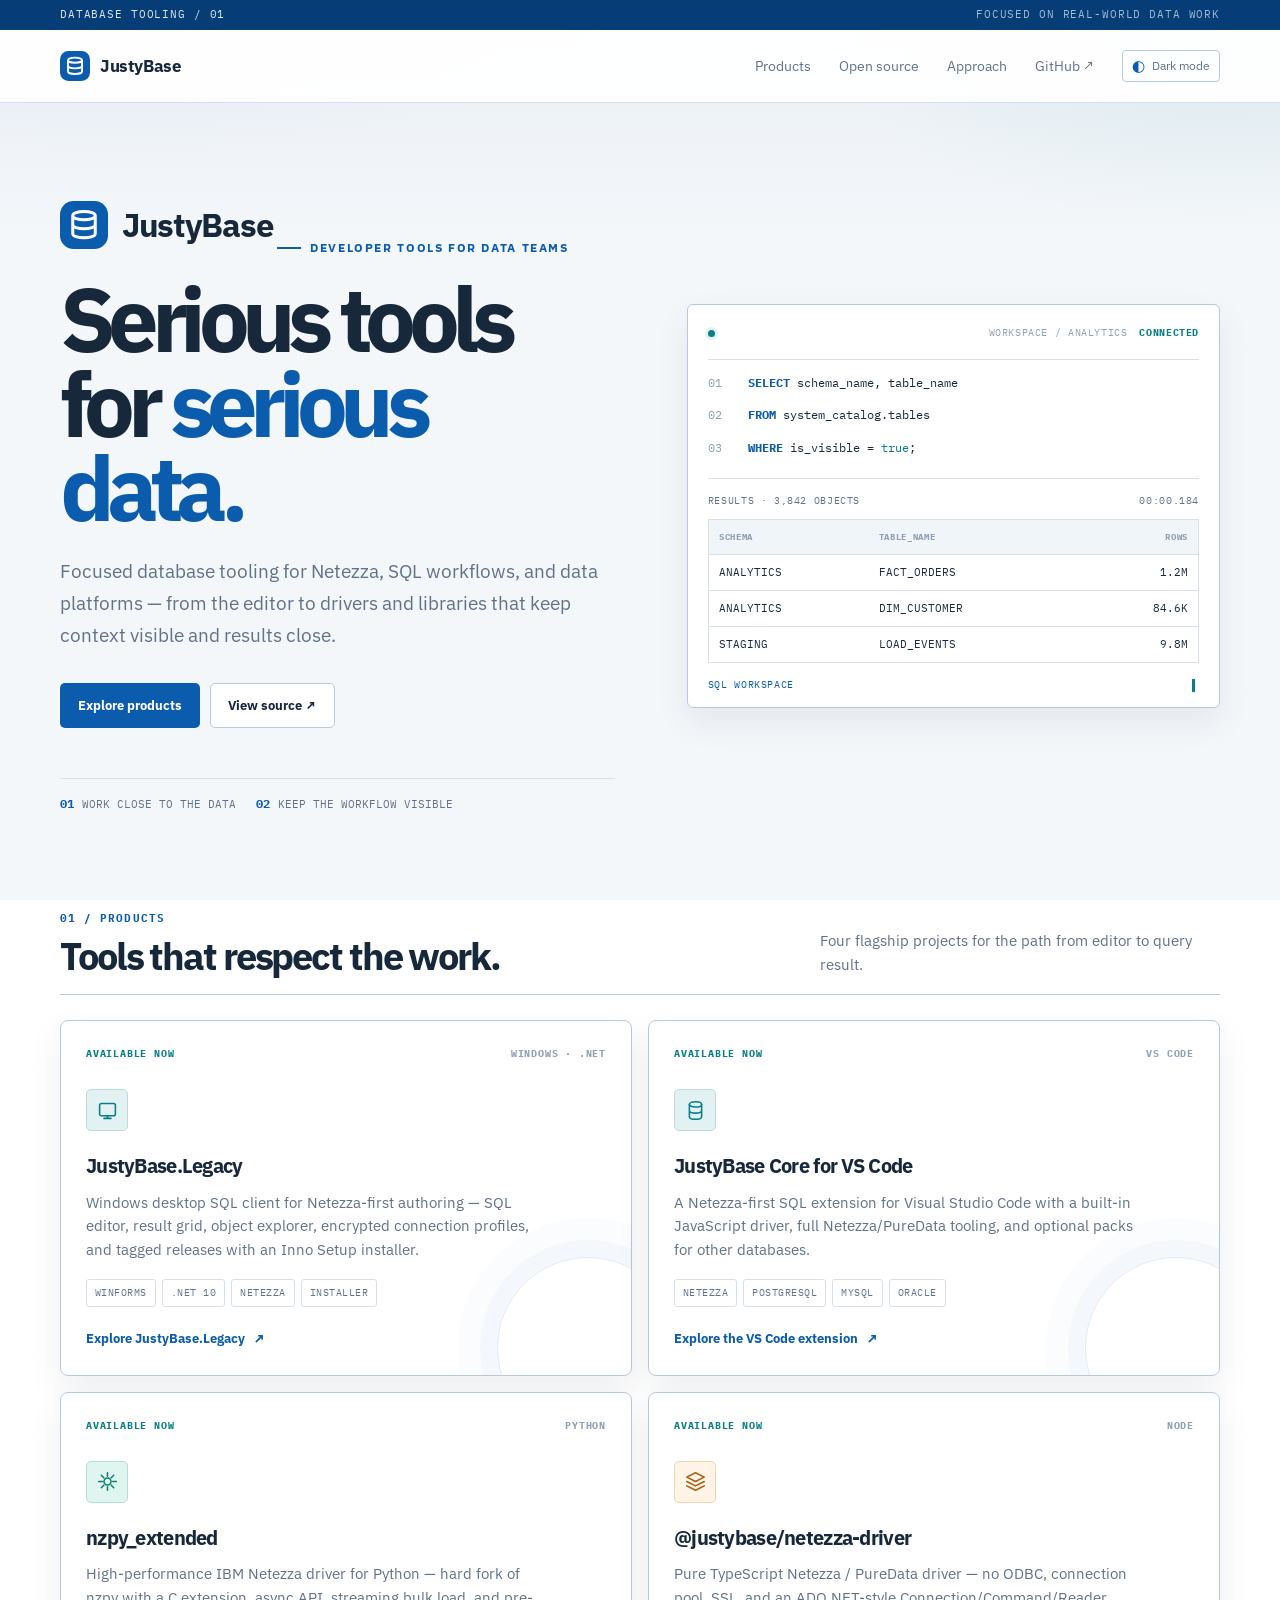
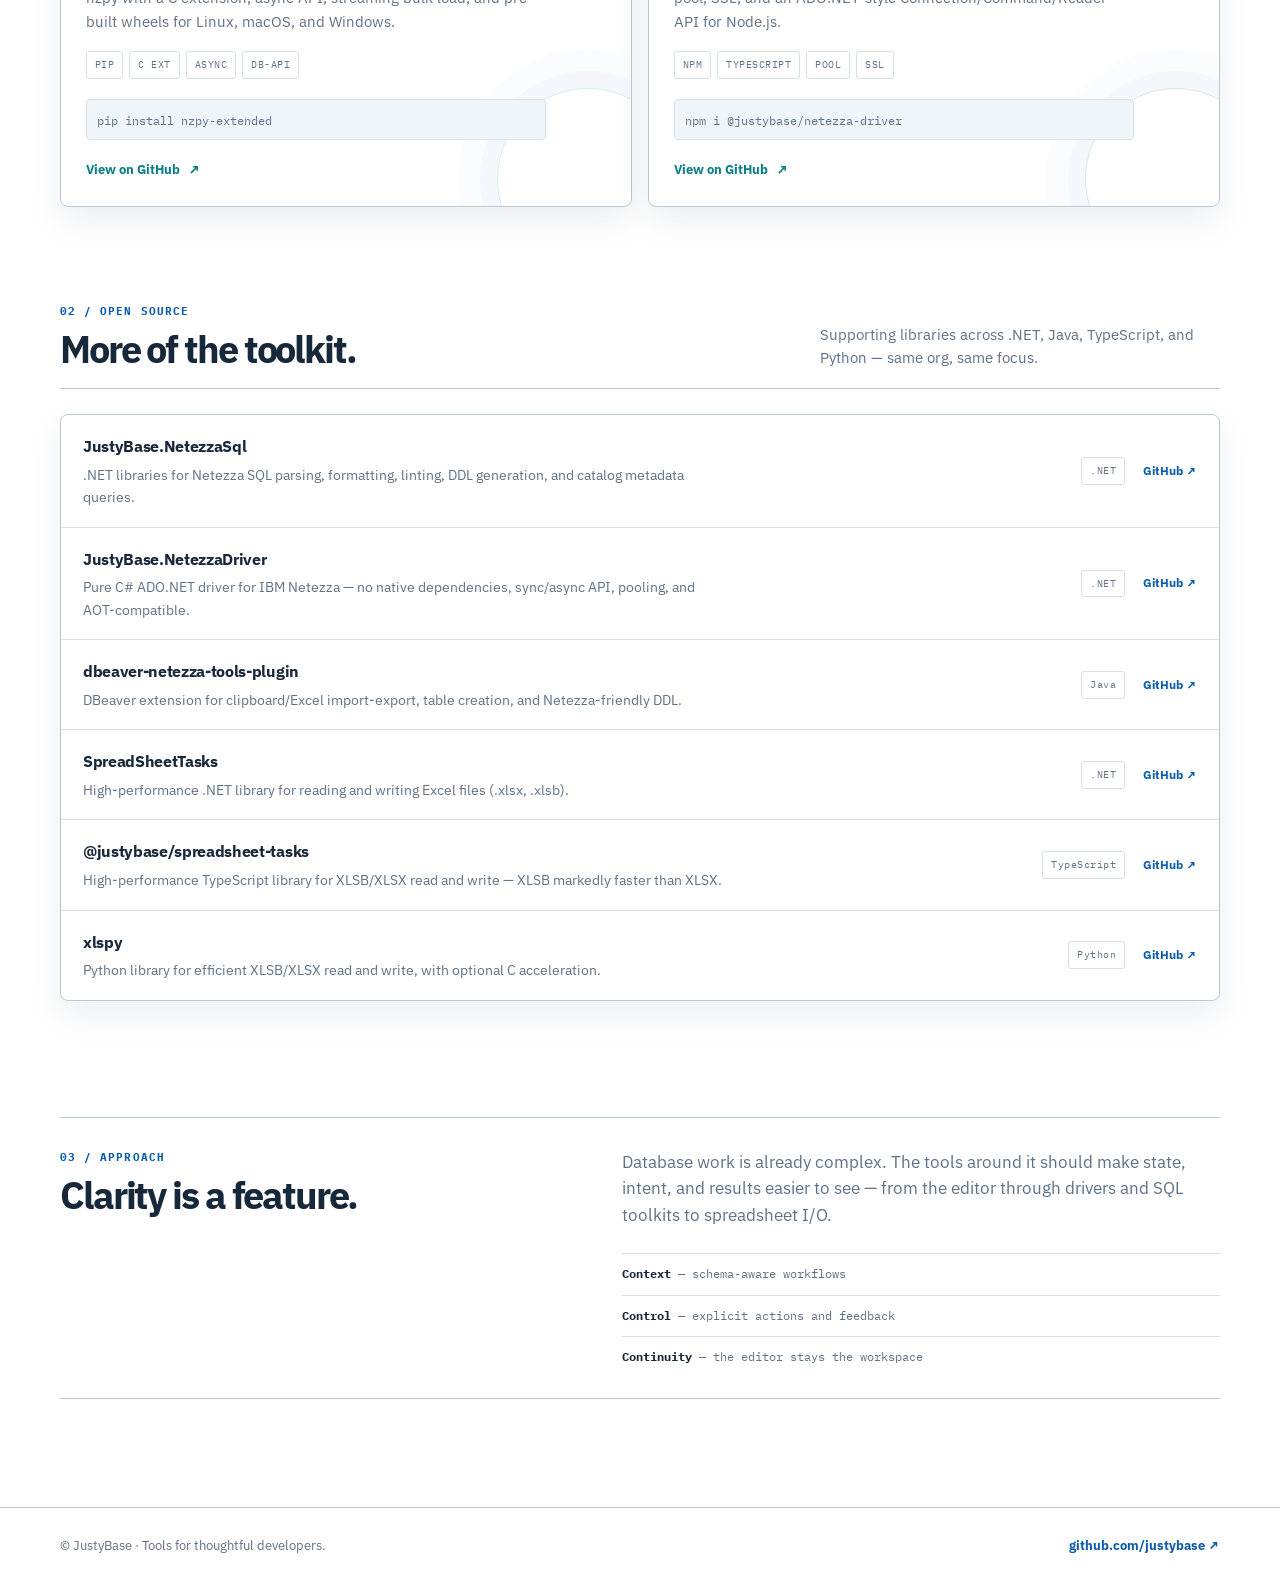
==== commit 46b3570f: "feat: remove JustyBase.Netezza from homepage and update README catalog - Remove JustyBase.Netezza en" ====
--- a/index.html
+++ b/index.html
@@ -160,14 +160,6 @@
           </li>
           <li class="repo-row">
             <div class="repo-main">
-              <a class="repo-name" href="https://github.com/justybase/JustyBase.Netezza">JustyBase.Netezza</a>
-              <p>UI-agnostic .NET layer bridging Netezza schema metadata, SQL parsing, and DDL generation.</p>
-            </div>
-            <span class="repo-lang">.NET</span>
-            <a class="repo-link" href="https://github.com/justybase/JustyBase.Netezza">GitHub ↗</a>
-          </li>
-          <li class="repo-row">
-            <div class="repo-main">
               <a class="repo-name" href="https://github.com/justybase/JustyBase.NetezzaDriver">JustyBase.NetezzaDriver</a>
               <p>Pure C# ADO.NET driver for IBM Netezza — no native dependencies, sync/async API, pooling, and AOT-compatible.</p>
             </div>
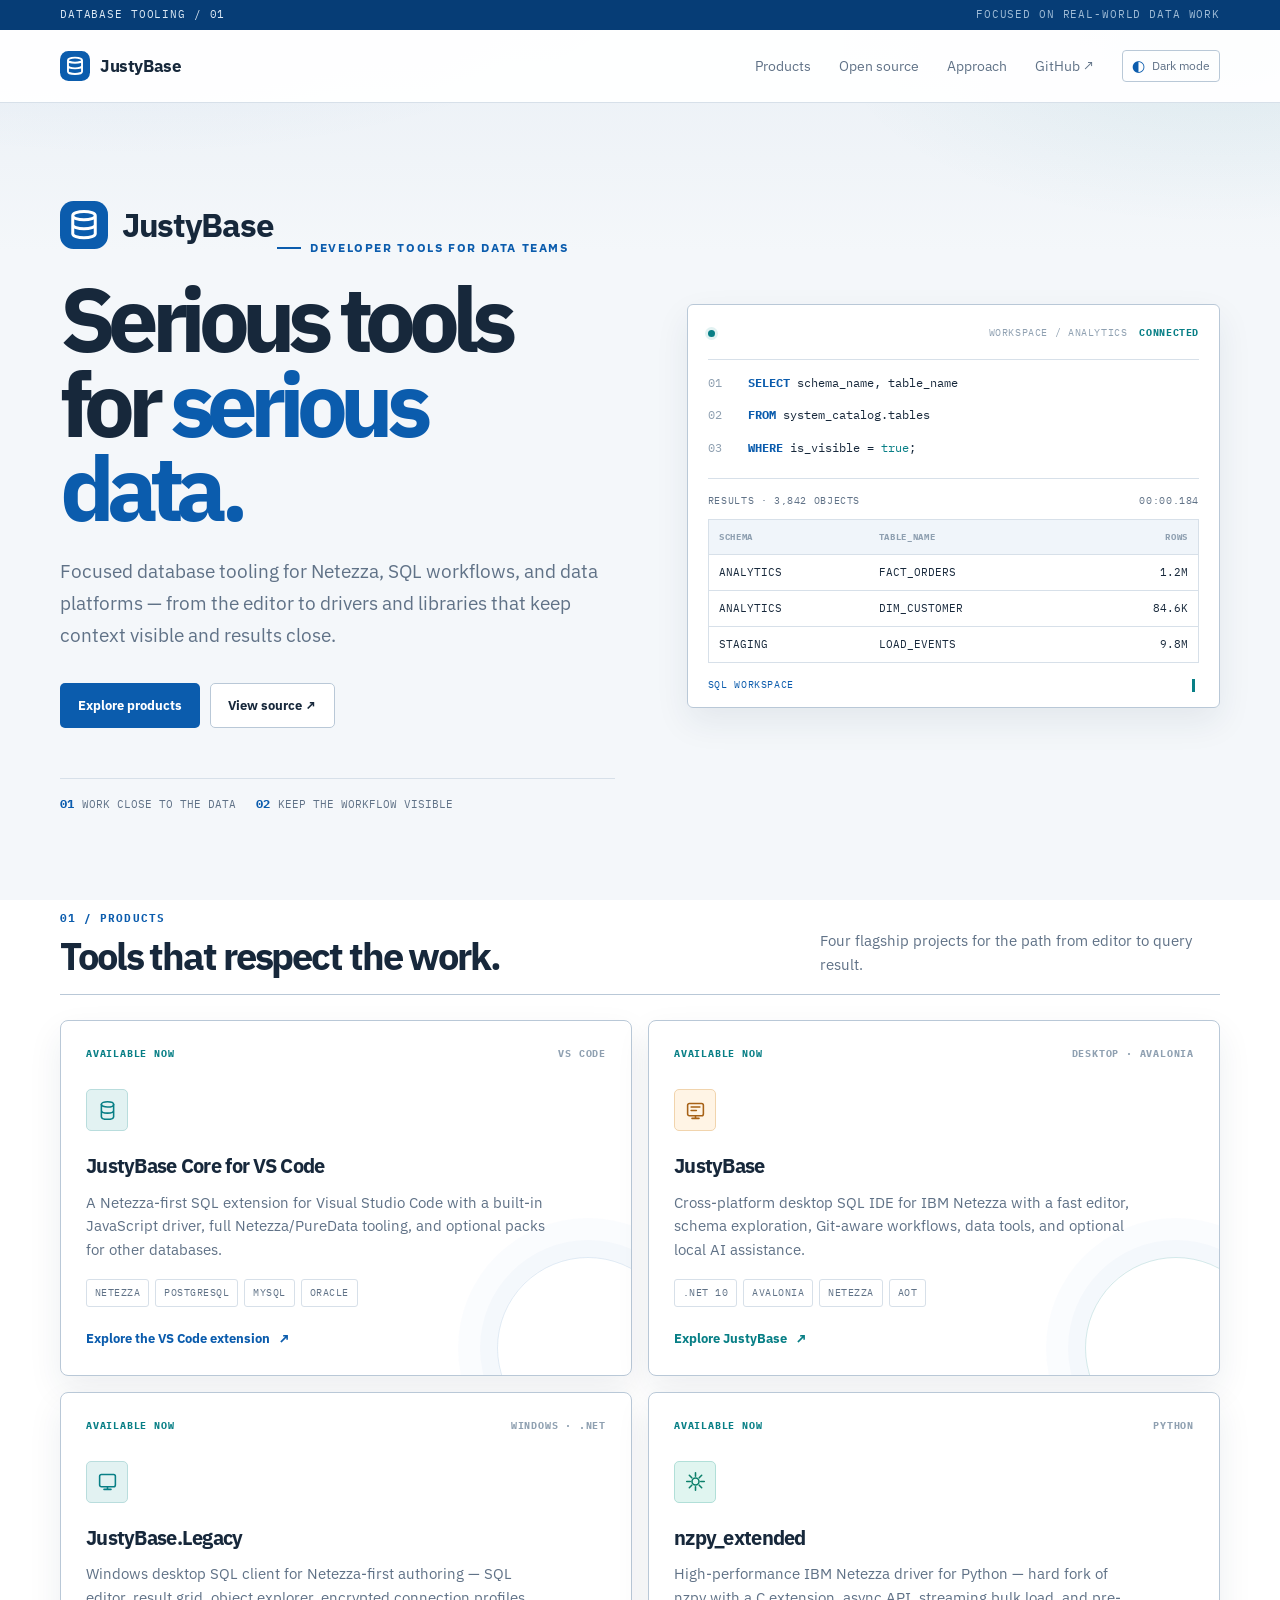
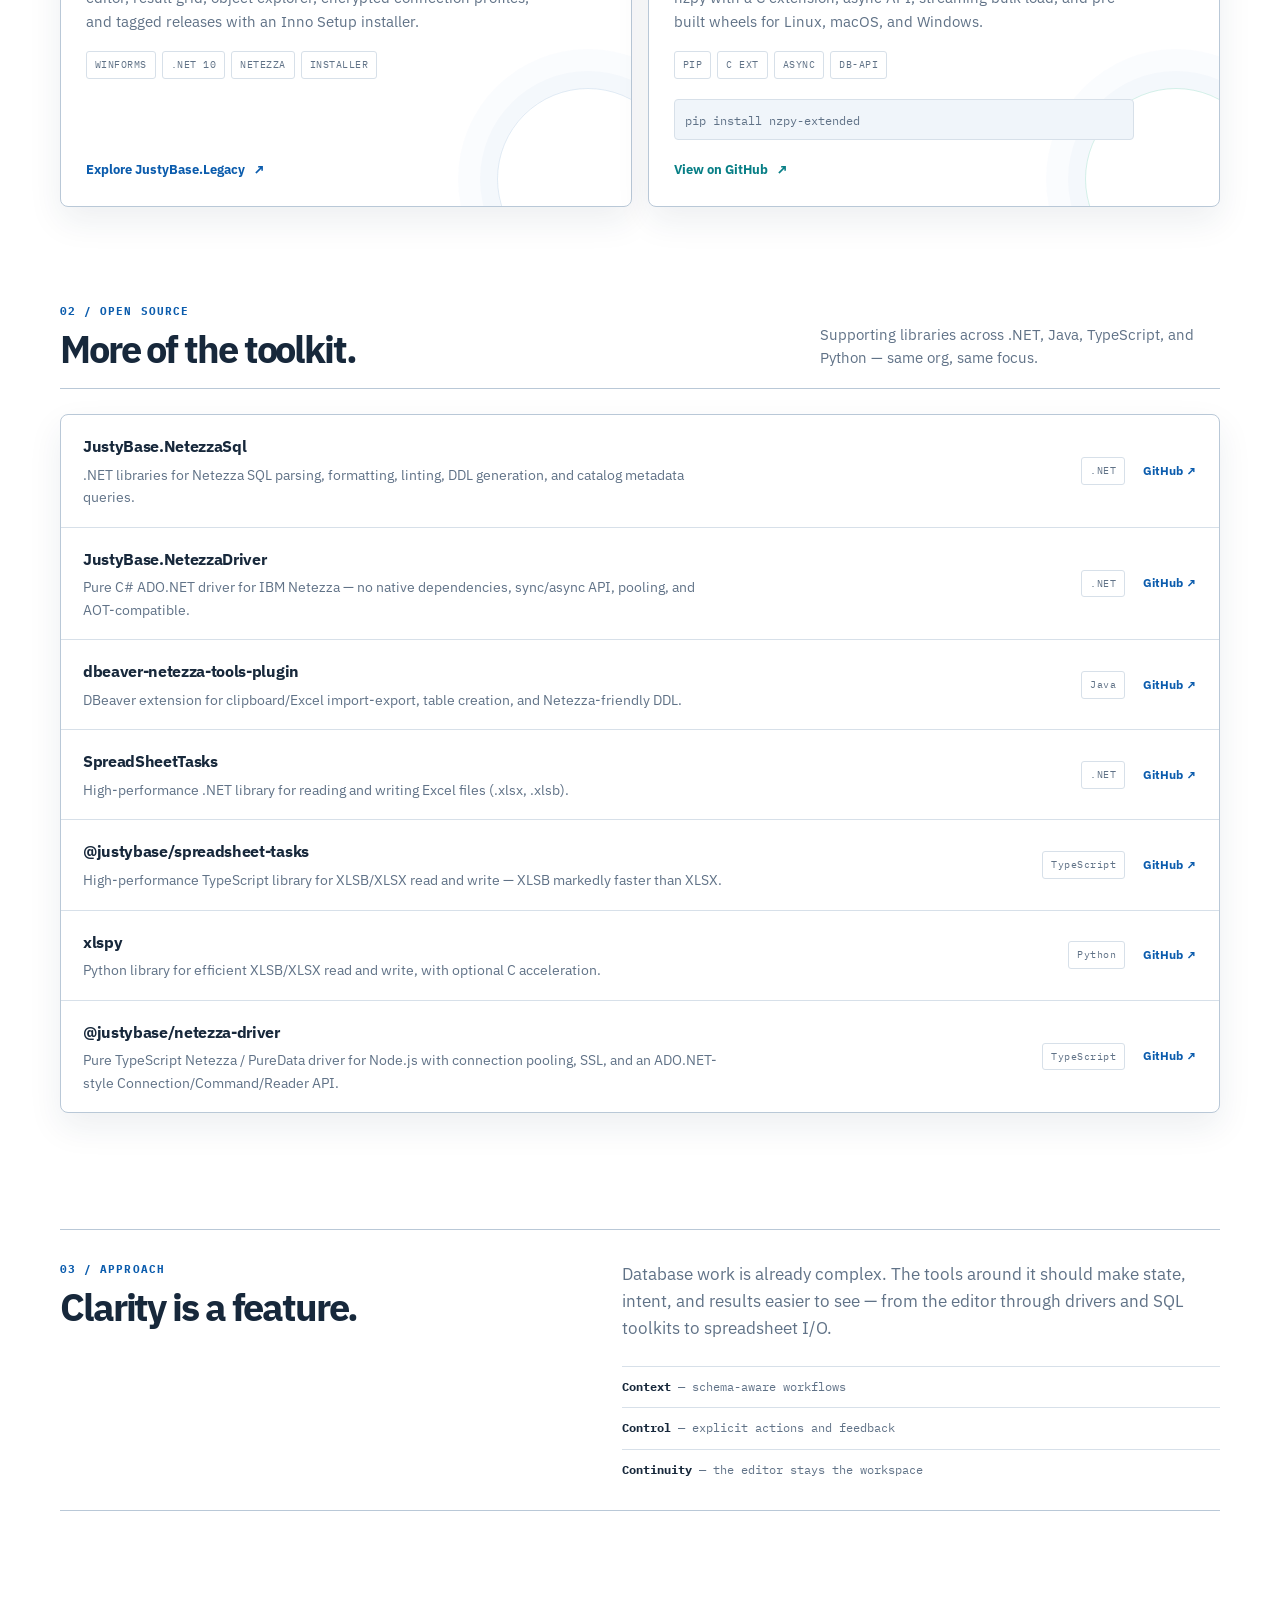
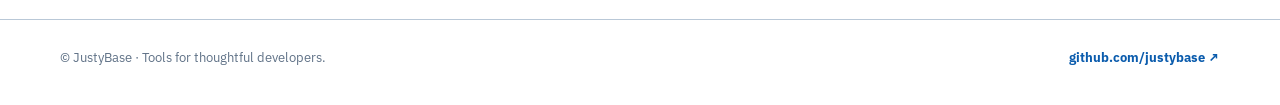
==== commit 7b5e07f9: "Add JustyBase desktop IDE product page" ====
--- a/index.html
+++ b/index.html
@@ -97,6 +97,28 @@
         </div>
         <div class="product-grid">
           <article class="card product-card">
+            <div class="card-topline"><span>AVAILABLE NOW</span><span>VS CODE</span></div>
+            <div class="card-icon" aria-hidden="true">
+              <svg viewBox="0 0 24 24" fill="none" stroke="currentColor" stroke-width="1.8" stroke-linecap="round" stroke-linejoin="round"><ellipse cx="12" cy="5" rx="7" ry="3"></ellipse><path d="M5 5v7c0 1.66 3.13 3 7 3s7-1.34 7-3V5M5 12v7c0 1.66 3.13 3 7 3s7-1.34 7-3v-7"></path></svg>
+            </div>
+            <h3>JustyBase Core for VS Code</h3>
+            <p>A Netezza-first SQL extension for Visual Studio Code with a built-in JavaScript driver, full Netezza/PureData tooling, and optional packs for other databases.</p>
+            <div class="card-meta"><span>NETEZZA</span><span>POSTGRESQL</span><span>MYSQL</span><span>ORACLE</span></div>
+            <a class="card-link" href="vscode/">Explore the VS Code extension</a>
+          </article>
+
+          <article class="card card-violet product-card">
+            <div class="card-topline"><span>AVAILABLE NOW</span><span>DESKTOP · AVALONIA</span></div>
+            <div class="card-icon" aria-hidden="true">
+              <svg viewBox="0 0 24 24" fill="none" stroke="currentColor" stroke-width="1.8" stroke-linecap="round" stroke-linejoin="round"><rect x="3" y="4" width="18" height="14" rx="2"></rect><path d="M8 21h8M12 18v3M7 8h10M7 12h6"></path></svg>
+            </div>
+            <h3>JustyBase</h3>
+            <p>Cross-platform desktop SQL IDE for IBM Netezza with a fast editor, schema exploration, Git-aware workflows, data tools, and optional local AI assistance.</p>
+            <div class="card-meta"><span>.NET 10</span><span>AVALONIA</span><span>NETEZZA</span><span>AOT</span></div>
+            <a class="card-link" href="justybase/">Explore JustyBase</a>
+          </article>
+
+          <article class="card product-card">
             <div class="card-topline"><span>AVAILABLE NOW</span><span>WINDOWS · .NET</span></div>
             <div class="card-icon" aria-hidden="true">
               <svg viewBox="0 0 24 24" fill="none" stroke="currentColor" stroke-width="1.8" stroke-linecap="round" stroke-linejoin="round"><rect x="3" y="4" width="18" height="14" rx="2"></rect><path d="M8 21h8M12 18v3"></path></svg>
@@ -105,17 +127,6 @@
             <p>Windows desktop SQL client for Netezza-first authoring — SQL editor, result grid, object explorer, encrypted connection profiles, and tagged releases with an Inno Setup installer.</p>
             <div class="card-meta"><span>WINFORMS</span><span>.NET 10</span><span>NETEZZA</span><span>INSTALLER</span></div>
             <a class="card-link" href="legacy/">Explore JustyBase.Legacy</a>
-          </article>
-
-          <article class="card product-card">
-            <div class="card-topline"><span>AVAILABLE NOW</span><span>VS CODE</span></div>
-            <div class="card-icon" aria-hidden="true">
-              <svg viewBox="0 0 24 24" fill="none" stroke="currentColor" stroke-width="1.8" stroke-linecap="round" stroke-linejoin="round"><ellipse cx="12" cy="5" rx="7" ry="3"></ellipse><path d="M5 5v7c0 1.66 3.13 3 7 3s7-1.34 7-3V5M5 12v7c0 1.66 3.13 3 7 3s7-1.34 7-3v-7"></path></svg>
-            </div>
-            <h3>JustyBase Core for VS Code</h3>
-            <p>A Netezza-first SQL extension for Visual Studio Code with a built-in JavaScript driver, full Netezza/PureData tooling, and optional packs for other databases.</p>
-            <div class="card-meta"><span>NETEZZA</span><span>POSTGRESQL</span><span>MYSQL</span><span>ORACLE</span></div>
-            <a class="card-link" href="vscode/">Explore the VS Code extension</a>
           </article>
 
           <article class="card card-teal product-card">
@@ -130,17 +141,6 @@
             <a class="card-link" href="https://github.com/justybase/nzpy_extended">View on GitHub</a>
           </article>
 
-          <article class="card card-violet product-card">
-            <div class="card-topline"><span>AVAILABLE NOW</span><span>NODE</span></div>
-            <div class="card-icon" aria-hidden="true">
-              <svg viewBox="0 0 24 24" fill="none" stroke="currentColor" stroke-width="1.8" stroke-linecap="round" stroke-linejoin="round"><path d="M12 2L2 7l10 5 10-5-10-5z"></path><path d="M2 17l10 5 10-5M2 12l10 5 10-5"></path></svg>
-            </div>
-            <h3>@justybase/netezza-driver</h3>
-            <p>Pure TypeScript Netezza / PureData driver — no ODBC, connection pool, SSL, and an ADO.NET-style Connection/Command/Reader API for Node.js.</p>
-            <div class="card-meta"><span>NPM</span><span>TYPESCRIPT</span><span>POOL</span><span>SSL</span></div>
-            <p class="card-install"><code>npm i @justybase/netezza-driver</code></p>
-            <a class="card-link" href="https://github.com/justybase/justybase_netezza_node_driver">View on GitHub</a>
-          </article>
         </div>
       </section>
 
@@ -197,6 +197,14 @@
             </div>
             <span class="repo-lang">Python</span>
             <a class="repo-link" href="https://github.com/justybase/xlspy">GitHub ↗</a>
+          </li>
+          <li class="repo-row">
+            <div class="repo-main">
+              <a class="repo-name" href="https://github.com/justybase/justybase_netezza_node_driver">@justybase/netezza-driver</a>
+              <p>Pure TypeScript Netezza / PureData driver for Node.js with connection pooling, SSL, and an ADO.NET-style Connection/Command/Reader API.</p>
+            </div>
+            <span class="repo-lang">TypeScript</span>
+            <a class="repo-link" href="https://github.com/justybase/justybase_netezza_node_driver">GitHub ↗</a>
           </li>
         </ul>
       </section>
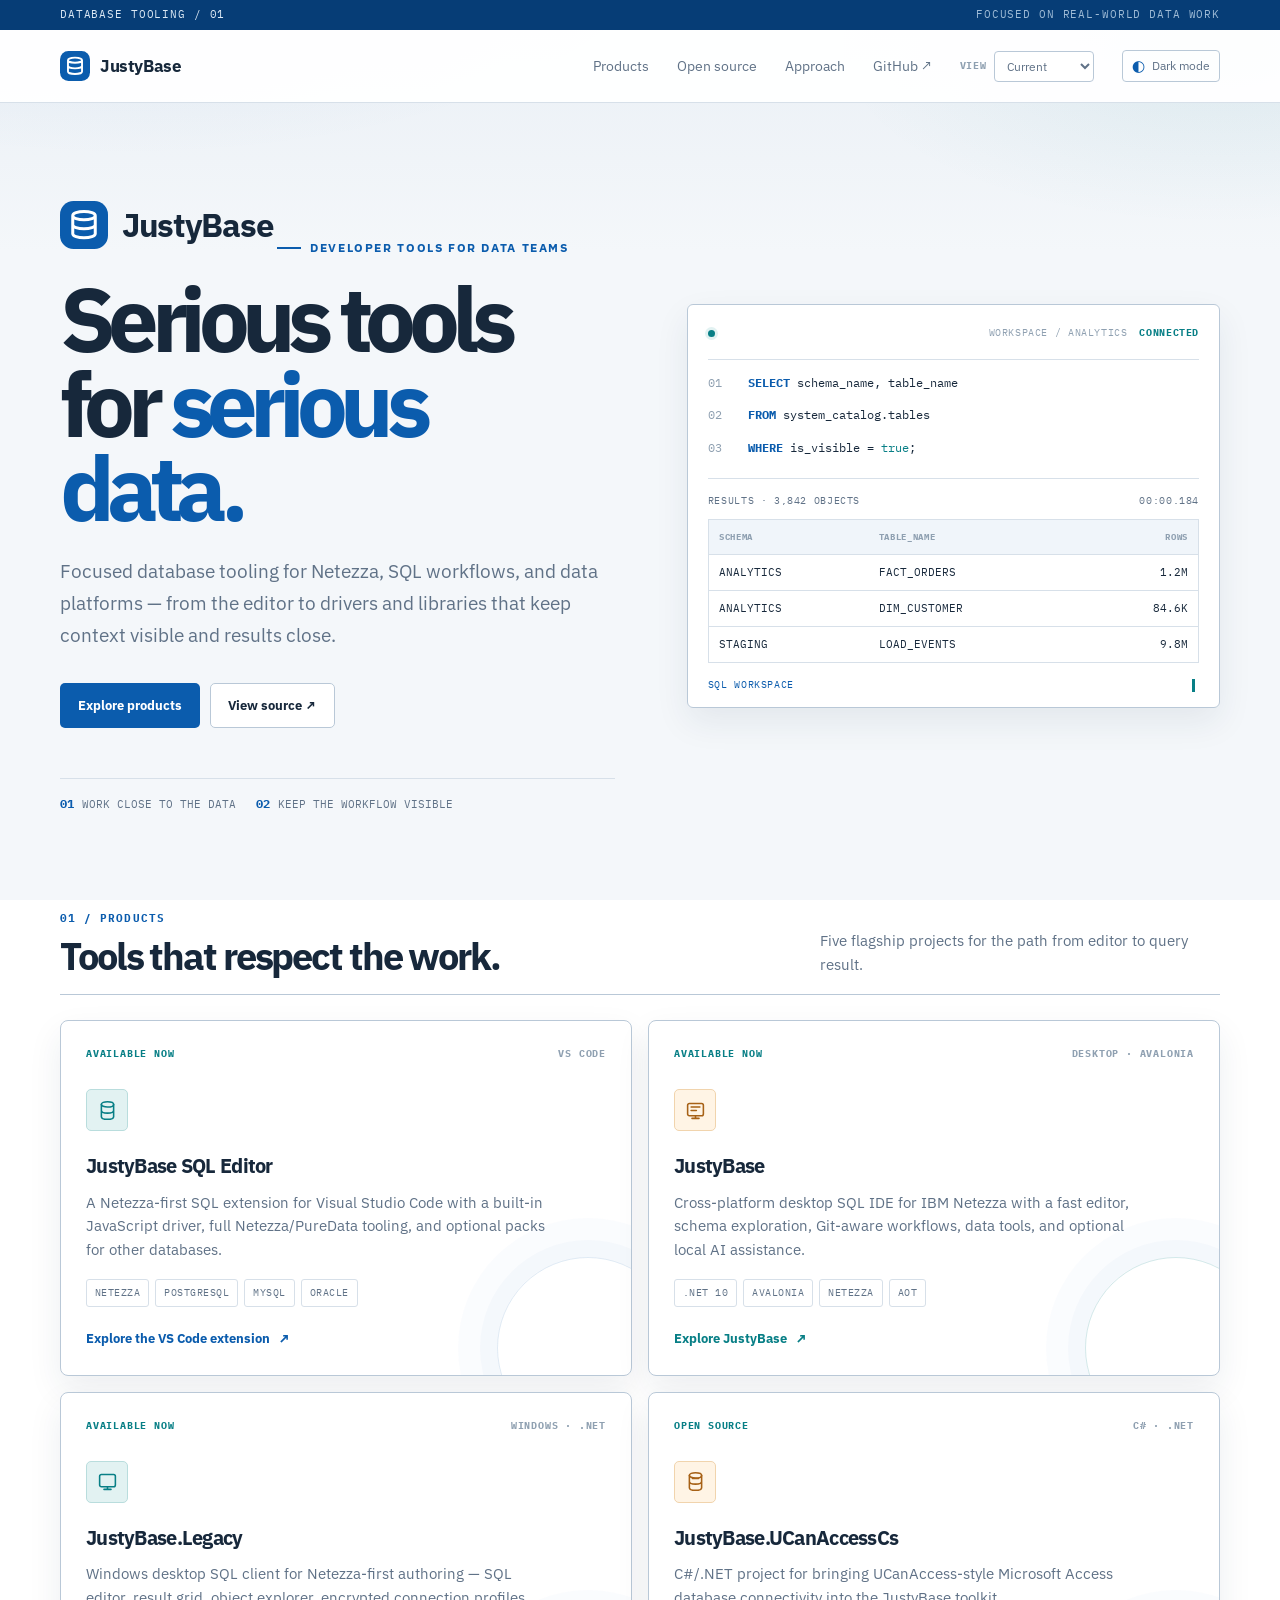
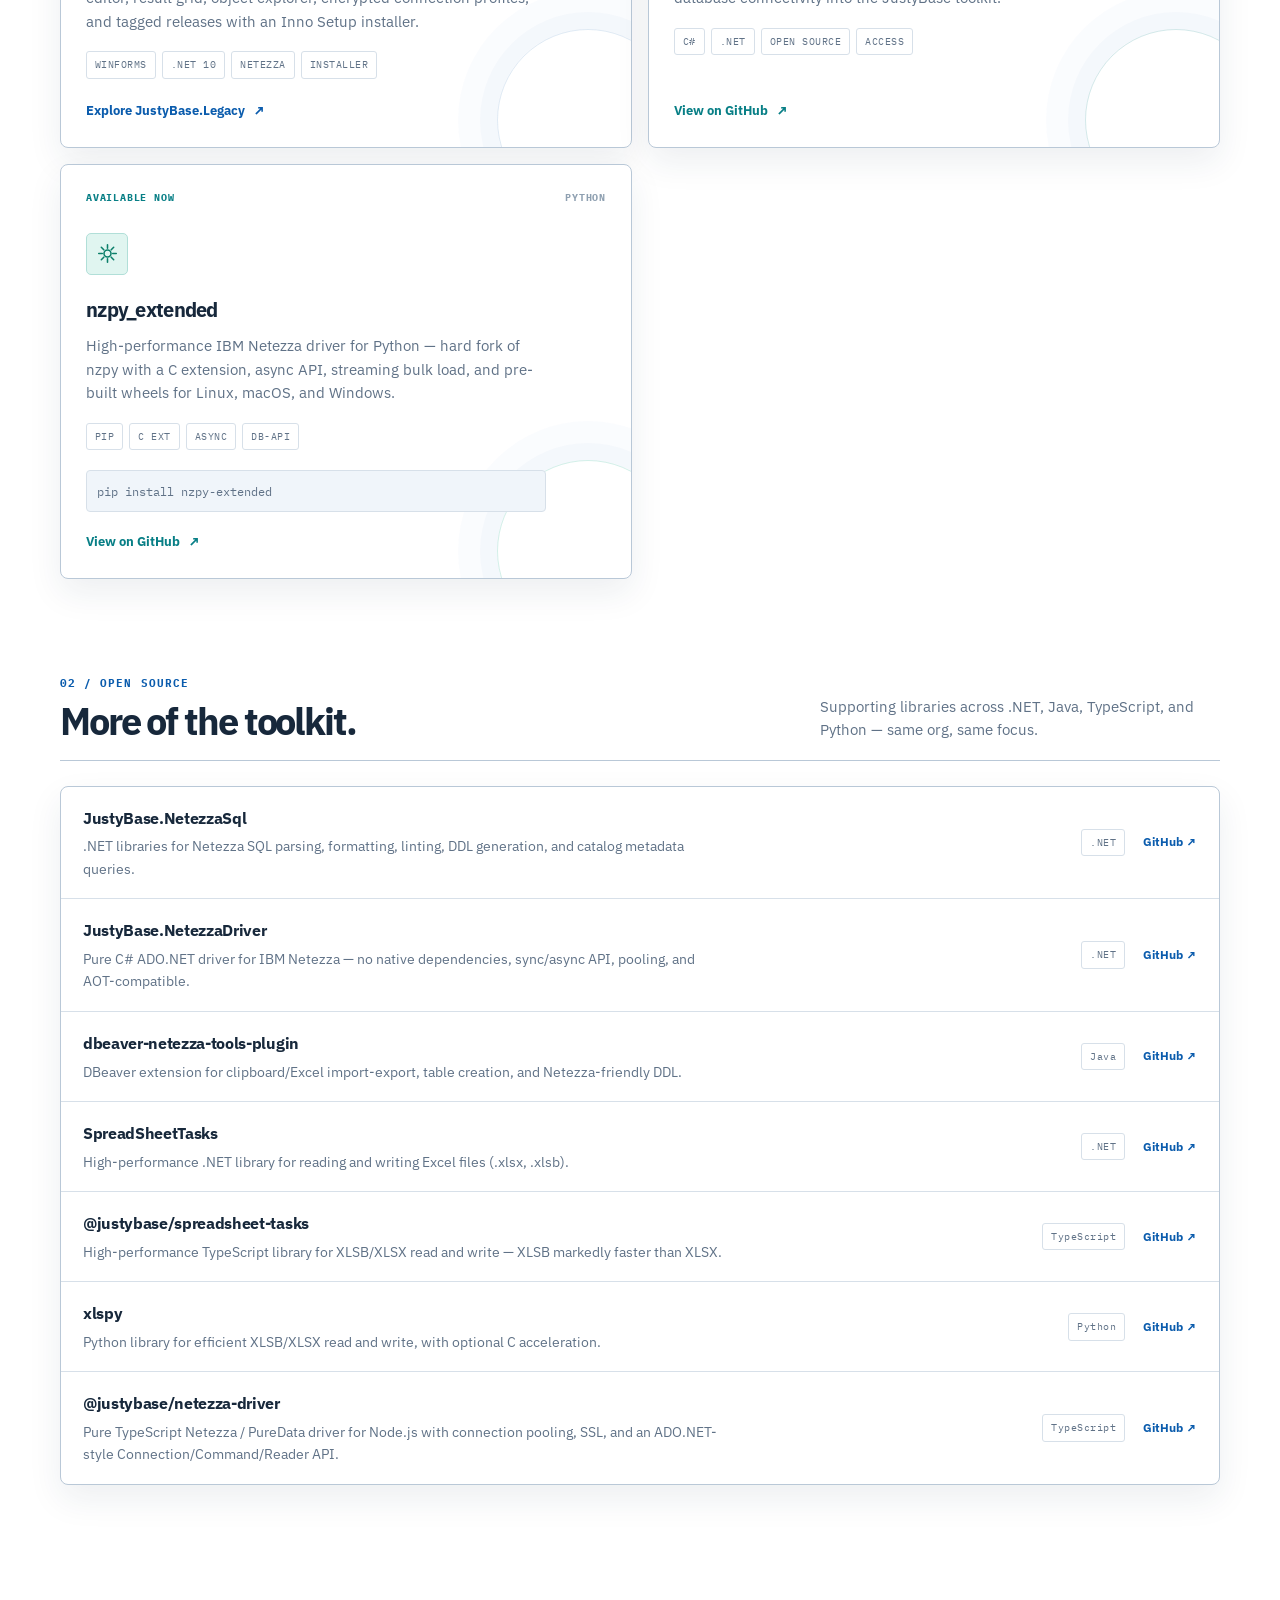
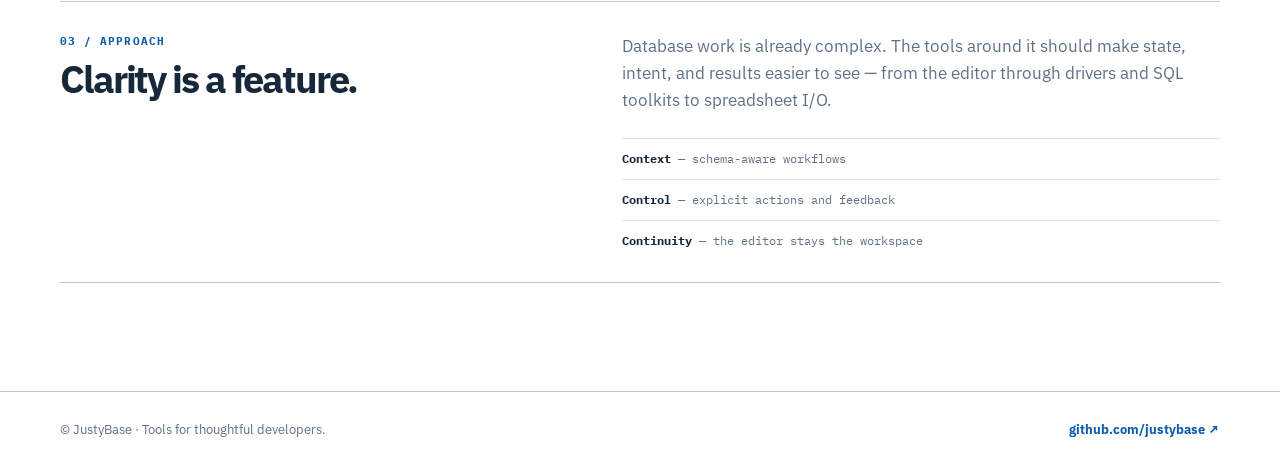
==== commit 11c63ee0: "feat: add visual variant selection and corresponding styles for homepage" ====
--- a/index.html
+++ b/index.html
@@ -20,6 +20,7 @@
     <link rel="preconnect" href="https://fonts.gstatic.com" crossorigin>
     <link href="https://fonts.googleapis.com/css2?family=IBM+Plex+Mono:wght@400;500;700&family=IBM+Plex+Sans:wght@400;500;600;700&display=swap" rel="stylesheet">
     <link rel="stylesheet" href="assets/css/style.css">
+    <link rel="stylesheet" href="assets/css/variants.css">
     <script src="assets/js/theme.js" defer></script>
     <script type="application/ld+json">
       {
@@ -49,6 +50,7 @@
           <a href="#open-source">Open source</a>
           <a href="#approach">Approach</a>
           <a href="https://github.com/justybase">GitHub ↗</a>
+          <label class="variant-picker"><span>View</span><select data-variant-toggle aria-label="Choose visual variant"><option value="default">Current</option><option value="minimal">Quiet</option><option value="terminal">Terminal</option><option value="studio">Studio</option></select></label>
           <button class="theme-toggle" type="button" data-theme-toggle aria-pressed="false" aria-label="Switch to dark theme"><span data-theme-icon aria-hidden="true">◐</span><span data-theme-label>Dark mode</span></button>
         </div>
       </nav>
@@ -93,7 +95,7 @@
       <section class="section container" id="products">
         <div class="section-heading">
           <div><p class="section-index">01 / PRODUCTS</p><h2>Tools that respect the work.</h2></div>
-          <p>Four flagship projects for the path from editor to query result.</p>
+          <p>Five flagship projects for the path from editor to query result.</p>
         </div>
         <div class="product-grid">
           <article class="card product-card">
@@ -101,7 +103,7 @@
             <div class="card-icon" aria-hidden="true">
               <svg viewBox="0 0 24 24" fill="none" stroke="currentColor" stroke-width="1.8" stroke-linecap="round" stroke-linejoin="round"><ellipse cx="12" cy="5" rx="7" ry="3"></ellipse><path d="M5 5v7c0 1.66 3.13 3 7 3s7-1.34 7-3V5M5 12v7c0 1.66 3.13 3 7 3s7-1.34 7-3v-7"></path></svg>
             </div>
-            <h3>JustyBase Core for VS Code</h3>
+            <h3>JustyBase SQL Editor</h3>
             <p>A Netezza-first SQL extension for Visual Studio Code with a built-in JavaScript driver, full Netezza/PureData tooling, and optional packs for other databases.</p>
             <div class="card-meta"><span>NETEZZA</span><span>POSTGRESQL</span><span>MYSQL</span><span>ORACLE</span></div>
             <a class="card-link" href="vscode/">Explore the VS Code extension</a>
@@ -127,6 +129,17 @@
             <p>Windows desktop SQL client for Netezza-first authoring — SQL editor, result grid, object explorer, encrypted connection profiles, and tagged releases with an Inno Setup installer.</p>
             <div class="card-meta"><span>WINFORMS</span><span>.NET 10</span><span>NETEZZA</span><span>INSTALLER</span></div>
             <a class="card-link" href="legacy/">Explore JustyBase.Legacy</a>
+          </article>
+
+          <article class="card card-violet product-card">
+            <div class="card-topline"><span>OPEN SOURCE</span><span>C# · .NET</span></div>
+            <div class="card-icon" aria-hidden="true">
+              <svg viewBox="0 0 24 24" fill="none" stroke="currentColor" stroke-width="1.8" stroke-linecap="round" stroke-linejoin="round"><ellipse cx="12" cy="5" rx="7" ry="3"></ellipse><path d="M5 5v7c0 1.66 3.13 3 7 3s7-1.34 7-3V5M5 12v7c0 1.66 3.13 3 7 3s7-1.34 7-3v-7"></path><path d="M8.5 8.5h7"></path></svg>
+            </div>
+            <h3>JustyBase.UCanAccessCs</h3>
+            <p>C#/.NET project for bringing UCanAccess-style Microsoft Access database connectivity into the JustyBase toolkit.</p>
+            <div class="card-meta"><span>C#</span><span>.NET</span><span>OPEN SOURCE</span><span>ACCESS</span></div>
+            <a class="card-link" href="https://github.com/justybase/JustyBase.UCanAccessCs">View on GitHub</a>
           </article>
 
           <article class="card card-teal product-card">
--- a/assets/css/style.css
+++ b/assets/css/style.css
@@ -287,9 +287,10 @@
 .notice { margin-top: 19px; padding: 12px 14px; border-left: 2px solid var(--amber); color: var(--muted); background: var(--amber-soft); font-size: .82rem; }
 .text-link { color: var(--blue); font-weight: 700; text-decoration: none; }
 .meta { display: flex; flex-wrap: wrap; gap: 7px; margin: 19px 0 0; }
-.screenshots { display: grid; grid-template-columns: repeat(2, minmax(0, 1fr)); gap: 16px; }
+.screenshots { display: grid; grid-template-columns: repeat(2, minmax(0, 1fr)); gap: 16px; align-items: start; }
 .screenshot { margin: 0; overflow: hidden; border: 1px solid var(--line-strong); border-radius: 6px; background: var(--surface); }
-.screenshot img { display: block; width: 100%; aspect-ratio: 16 / 9; object-fit: cover; }
+.screenshot img { display: block; width: 100%; aspect-ratio: 16 / 9; object-fit: contain; background: var(--surface); cursor: zoom-in; }
+.screenshot-portrait img { aspect-ratio: 4 / 5; }
 .screenshot figcaption { padding: 10px 13px 12px; color: var(--muted); font-size: .78rem; }
 .screenshot-hero {
   margin: 0;
@@ -303,14 +304,93 @@
   display: block;
   width: 100%;
   aspect-ratio: 16 / 9;
-  object-fit: cover;
-  object-position: top center;
+  object-fit: contain;
+  background: var(--surface);
+  cursor: zoom-in;
 }
 .screenshot-hero figcaption {
   padding: 12px 16px 14px;
   color: var(--muted);
   font-size: .8rem;
   border-top: 1px solid var(--line);
+}
+.lightbox {
+  position: fixed;
+  inset: 0;
+  z-index: 1000;
+  display: grid;
+  place-items: center;
+  padding: 24px;
+  background: rgba(6, 14, 24, .9);
+  opacity: 0;
+  visibility: hidden;
+  transition: opacity .18s ease, visibility .18s ease;
+}
+.lightbox.is-open { opacity: 1; visibility: visible; }
+body.has-lightbox { overflow: hidden; }
+.lightbox-stage { display: grid; place-items: center; max-width: min(1440px, 92vw); max-height: 86vh; }
+.lightbox-stage img {
+  display: block;
+  max-width: 92vw;
+  max-height: 86vh;
+  width: auto;
+  height: auto;
+  object-fit: contain;
+  border: 1px solid var(--line-strong);
+  border-radius: 6px;
+  background: var(--surface);
+  box-shadow: var(--shadow);
+}
+.lightbox-close {
+  position: absolute;
+  top: 18px;
+  right: 18px;
+  display: grid;
+  width: 40px;
+  height: 40px;
+  place-items: center;
+  border: 0;
+  border-radius: 50%;
+  color: var(--ink);
+  background: var(--surface);
+  font-size: 1.35rem;
+  line-height: 1;
+  cursor: pointer;
+}
+.lightbox-close:hover { background: var(--surface-blue); }
+.lightbox-nav {
+  position: absolute;
+  top: 50%;
+  display: grid;
+  width: 42px;
+  height: 42px;
+  place-items: center;
+  transform: translateY(-50%);
+  border: 1px solid var(--line-strong);
+  border-radius: 50%;
+  color: var(--ink);
+  background: var(--surface);
+  font-size: 1.1rem;
+  cursor: pointer;
+}
+.lightbox-nav:hover { background: var(--surface-blue); }
+.lightbox-nav-prev { left: 18px; }
+.lightbox-nav-next { right: 18px; }
+.lightbox-caption {
+  position: absolute;
+  bottom: 22px;
+  left: 50%;
+  max-width: min(720px, 88vw);
+  transform: translateX(-50%);
+  padding: 8px 16px;
+  border-radius: 999px;
+  color: var(--muted);
+  background: var(--surface);
+  font-size: .78rem;
+  text-align: center;
+}
+@media (max-width: 760px) {
+  .lightbox-nav { display: none; }
 }
 .faq-panel h2 { margin-bottom: 18px; }
 .faq-panel details {
--- a/assets/css/variants.css
+++ b/assets/css/variants.css
@@ -0,0 +1,345 @@
+/*
+ * Visual directions for the homepage. The default variant stays in style.css;
+ * these overrides make it possible to compare different product personalities
+ * without duplicating the page content.
+ */
+
+.variant-picker {
+  display: inline-flex;
+  align-items: center;
+  gap: 7px;
+}
+.variant-picker span {
+  color: var(--faint);
+  font-family: "IBM Plex Mono", "SFMono-Regular", Consolas, monospace;
+  font-size: .62rem;
+  font-weight: 700;
+  letter-spacing: .08em;
+  text-transform: uppercase;
+}
+.variant-picker select {
+  min-height: 31px;
+  padding: 4px 24px 4px 8px;
+  border: 1px solid var(--line-strong);
+  border-radius: 4px;
+  color: var(--muted);
+  background: var(--surface);
+  cursor: pointer;
+  font: inherit;
+  font-size: .73rem;
+}
+.variant-picker select:hover,
+.variant-picker select:focus {
+  border-color: var(--blue);
+  color: var(--blue);
+  outline: 2px solid transparent;
+}
+
+/* Quiet — restrained, spacious, and editorial. */
+html[data-variant="minimal"] {
+  --bg: #faf9f5;
+  --bg-deep: #f1eee7;
+  --surface: #fffefa;
+  --surface-blue: #f4f1e9;
+  --ink: #24312d;
+  --muted: #68746d;
+  --faint: #929b94;
+  --line: #e4e3dc;
+  --line-strong: #cdd1c9;
+  --blue: #286653;
+  --blue-dark: #1b4b3d;
+  --teal: #b16e4d;
+  --teal-soft: #f5e9e0;
+  --amber: #a06a32;
+  --amber-soft: #f8efdf;
+  --shadow: 0 18px 45px rgba(47, 61, 52, .06);
+}
+html[data-variant="minimal"] body {
+  background: linear-gradient(180deg, var(--bg-deep) 0%, var(--bg) 25%, var(--bg) 100%);
+}
+html[data-variant="minimal"] .utility-bar {
+  color: #dce8df;
+  background: #315b4c;
+}
+html[data-variant="minimal"] .site-header {
+  border-bottom: 0;
+  background: transparent;
+}
+html[data-variant="minimal"] .nav { min-height: 86px; }
+html[data-variant="minimal"] .hero {
+  grid-template-columns: 1fr;
+  gap: 42px;
+  max-width: 1040px;
+  padding-top: 76px;
+  padding-bottom: 98px;
+}
+html[data-variant="minimal"] .hero-content {
+  max-width: 840px;
+  margin: 0 auto;
+  text-align: center;
+}
+html[data-variant="minimal"] .hero-brand,
+html[data-variant="minimal"] .button-row,
+html[data-variant="minimal"] .hero-facts { justify-content: center; }
+html[data-variant="minimal"] .eyebrow { justify-content: center; }
+html[data-variant="minimal"] .hero-copy {
+  margin-right: auto;
+  margin-left: auto;
+}
+html[data-variant="minimal"] .hero-facts { margin-top: 41px; }
+html[data-variant="minimal"] .query-preview {
+  width: 100%;
+  max-width: 880px;
+  margin: 0 auto;
+  box-shadow: none;
+}
+html[data-variant="minimal"] .product-grid {
+  grid-template-columns: repeat(3, minmax(0, 1fr));
+  gap: 20px;
+}
+html[data-variant="minimal"] .card {
+  min-height: 350px;
+  border-radius: 14px;
+  box-shadow: none;
+}
+html[data-variant="minimal"] .card::after { display: none; }
+html[data-variant="minimal"] .card-icon {
+  border-radius: 50%;
+}
+html[data-variant="minimal"] .card-link {
+  text-decoration: underline;
+  text-decoration-color: var(--line-strong);
+  text-underline-offset: 5px;
+}
+html[data-variant="minimal"] .section-heading {
+  align-items: start;
+  border-bottom: 0;
+}
+html[data-variant="minimal"] .repo-catalog {
+  border-radius: 14px;
+  box-shadow: none;
+}
+html[data-theme="dark"][data-variant="minimal"] {
+  --bg: #111a15;
+  --bg-deep: #17271f;
+  --surface: #19271f;
+  --surface-blue: #1d3429;
+  --ink: #e8f3eb;
+  --muted: #a5bba9;
+  --faint: #7b9683;
+  --line: #2b4537;
+  --line-strong: #41624d;
+  --blue: #a5d9b3;
+  --blue-dark: #254f3b;
+  --teal: #e0a27f;
+  --teal-soft: #402c25;
+  --amber: #e9bf80;
+  --amber-soft: #3b3021;
+  --shadow: 0 18px 45px rgba(0, 0, 0, .22);
+}
+
+/* Terminal — dark, focused, and intentionally close to the tooling. */
+html[data-variant="terminal"] {
+  --bg: #07130f;
+  --bg-deep: #0b2118;
+  --surface: #0b1d15;
+  --surface-blue: #10291e;
+  --ink: #d8f4df;
+  --muted: #8eb59a;
+  --faint: #5d896d;
+  --line: #1d4930;
+  --line-strong: #2b6b43;
+  --blue: #8cffaa;
+  --blue-dark: #173d26;
+  --teal: #63e6c2;
+  --teal-soft: #123c32;
+  --amber: #f4c36d;
+  --amber-soft: #3a2c16;
+  --shadow: 0 0 0 1px rgba(98, 230, 194, .08), 0 20px 60px rgba(0, 0, 0, .28);
+  color-scheme: dark;
+}
+html[data-variant="terminal"] body {
+  background:
+    linear-gradient(rgba(140, 255, 170, .025) 1px, transparent 1px),
+    linear-gradient(90deg, rgba(140, 255, 170, .02) 1px, transparent 1px),
+    linear-gradient(180deg, var(--bg-deep) 0%, var(--bg) 30%, var(--bg) 100%);
+  background-size: 28px 28px, 28px 28px, auto;
+}
+html[data-variant="terminal"] .utility-bar {
+  color: #b8ffca;
+  background: #06120c;
+  border-bottom: 1px solid var(--line);
+}
+html[data-variant="terminal"] .utility-inner span:last-child { color: #73b887; }
+html[data-variant="terminal"] .site-header {
+  border-bottom-color: var(--line);
+  background: rgba(7, 19, 15, .92);
+}
+html[data-variant="terminal"] .brand,
+html[data-variant="terminal"] h1,
+html[data-variant="terminal"] h2,
+html[data-variant="terminal"] h3 {
+  font-family: "IBM Plex Mono", "SFMono-Regular", Consolas, monospace;
+}
+html[data-variant="terminal"] .nav { min-height: 66px; }
+html[data-variant="terminal"] .hero {
+  gap: 44px;
+  padding-top: 76px;
+  padding-bottom: 82px;
+}
+html[data-variant="terminal"] h1 {
+  font-size: clamp(2.8rem, 6vw, 5.8rem);
+  letter-spacing: -.09em;
+  text-transform: uppercase;
+}
+html[data-variant="terminal"] .hero-brand { font-family: "IBM Plex Mono", monospace; }
+html[data-variant="terminal"] .query-preview {
+  border-color: var(--line-strong);
+  border-radius: 2px;
+  box-shadow: var(--shadow);
+}
+html[data-variant="terminal"] .card {
+  border-radius: 2px;
+  box-shadow: var(--shadow);
+}
+html[data-variant="terminal"] .card::after {
+  border-style: dashed;
+  border-color: rgba(140, 255, 170, .14);
+  box-shadow: none;
+}
+html[data-variant="terminal"] .card-icon {
+  border-color: var(--line-strong);
+  border-radius: 2px;
+  background: var(--surface-blue);
+}
+html[data-variant="terminal"] .section-heading { border-bottom-color: var(--line-strong); }
+html[data-variant="terminal"] .repo-catalog { border-radius: 2px; }
+html[data-variant="terminal"] .repo-lang,
+html[data-variant="terminal"] .card-meta span { border-radius: 2px; }
+html[data-variant="terminal"] .variant-picker select,
+html[data-variant="terminal"] .theme-toggle { border-color: var(--line-strong); }
+html[data-variant="terminal"] .theme-toggle { display: none; }
+
+/* Studio — a warmer product showcase with softer surfaces and stronger shape. */
+html[data-variant="studio"] {
+  --bg: #f6f3ff;
+  --bg-deep: #eae7ff;
+  --surface: #ffffff;
+  --surface-blue: #f0eeff;
+  --ink: #201d38;
+  --muted: #6d6984;
+  --faint: #9994b1;
+  --line: #e4e1f3;
+  --line-strong: #cbc5e8;
+  --blue: #6046d8;
+  --blue-dark: #4932b2;
+  --teal: #078b8b;
+  --teal-soft: #e1f7f5;
+  --amber: #b76a28;
+  --amber-soft: #fff0df;
+  --shadow: 0 22px 55px rgba(69, 52, 146, .12);
+}
+html[data-variant="studio"] body {
+  background:
+    radial-gradient(ellipse 55% 40% at 8% 0%, rgba(96, 70, 216, .16), transparent 65%),
+    radial-gradient(ellipse 45% 35% at 98% 17%, rgba(7, 139, 139, .12), transparent 65%),
+    linear-gradient(180deg, var(--bg-deep) 0%, var(--bg) 30%, var(--bg) 100%);
+}
+html[data-variant="studio"] .utility-bar {
+  color: #eeeaff;
+  background: #40308f;
+}
+html[data-variant="studio"] .utility-inner span:last-child { color: #cbc3ff; }
+html[data-variant="studio"] .site-header {
+  border-bottom-color: rgba(203, 197, 232, .7);
+  background: rgba(255, 255, 255, .72);
+  backdrop-filter: blur(14px);
+}
+html[data-variant="studio"] .nav { min-height: 80px; }
+html[data-variant="studio"] .hero { padding-top: 78px; }
+html[data-variant="studio"] h1 { letter-spacing: -.1em; }
+html[data-variant="studio"] h1 .accent {
+  background: linear-gradient(105deg, var(--blue), #aa56c8 72%);
+  -webkit-background-clip: text;
+  background-clip: text;
+  color: transparent;
+}
+html[data-variant="studio"] .query-preview {
+  border: 0;
+  border-radius: 24px;
+  box-shadow: 0 28px 80px rgba(67, 47, 153, .2);
+  transform: rotate(1deg);
+}
+html[data-variant="studio"] .product-grid { gap: 20px; }
+html[data-variant="studio"] .card {
+  min-height: 340px;
+  border: 0;
+  border-radius: 18px;
+  box-shadow: var(--shadow);
+  transition: transform 180ms ease, box-shadow 180ms ease;
+}
+html[data-variant="studio"] .card:hover {
+  box-shadow: 0 28px 68px rgba(69, 52, 146, .18);
+  transform: translateY(-4px);
+}
+html[data-variant="studio"] .card::after { border-radius: 50%; }
+html[data-variant="studio"] .card-icon {
+  width: 50px;
+  height: 50px;
+  border-radius: 14px;
+}
+html[data-variant="studio"] .card-meta span,
+html[data-variant="studio"] .repo-lang {
+  border-radius: 999px;
+  background: var(--surface-blue);
+}
+html[data-variant="studio"] .button { border-radius: 999px; }
+html[data-variant="studio"] .repo-catalog {
+  border: 0;
+  border-radius: 18px;
+  box-shadow: var(--shadow);
+}
+html[data-variant="studio"] .repo-row:first-child { border-top: 0; }
+html[data-theme="dark"][data-variant="studio"] {
+  --bg: #131326;
+  --bg-deep: #211d43;
+  --surface: #211f3a;
+  --surface-blue: #2b2850;
+  --ink: #f1efff;
+  --muted: #b3afd0;
+  --faint: #8984ad;
+  --line: #3b3761;
+  --line-strong: #5b5490;
+  --blue: #b9aaff;
+  --blue-dark: #5540bd;
+  --teal: #6bd5d0;
+  --teal-soft: #183f43;
+  --amber: #f0bd78;
+  --amber-soft: #44301f;
+  --shadow: 0 22px 55px rgba(0, 0, 0, .28);
+}
+
+@media (max-width: 850px) {
+  html[data-variant="minimal"] .product-grid,
+  html[data-variant="studio"] .product-grid {
+    grid-template-columns: repeat(2, minmax(0, 1fr));
+  }
+}
+
+@media (max-width: 760px) {
+  .variant-picker span { display: none; }
+  html[data-variant="minimal"] .product-grid,
+  html[data-variant="studio"] .product-grid {
+    grid-template-columns: 1fr;
+  }
+  html[data-variant="minimal"] .hero { padding-top: 55px; }
+  html[data-variant="minimal"] .query-preview { transform: none; }
+  html[data-variant="studio"] .query-preview { transform: none; }
+}
+
+@media (max-width: 430px) {
+  .variant-picker select {
+    max-width: 90px;
+    padding-right: 7px;
+  }
+}
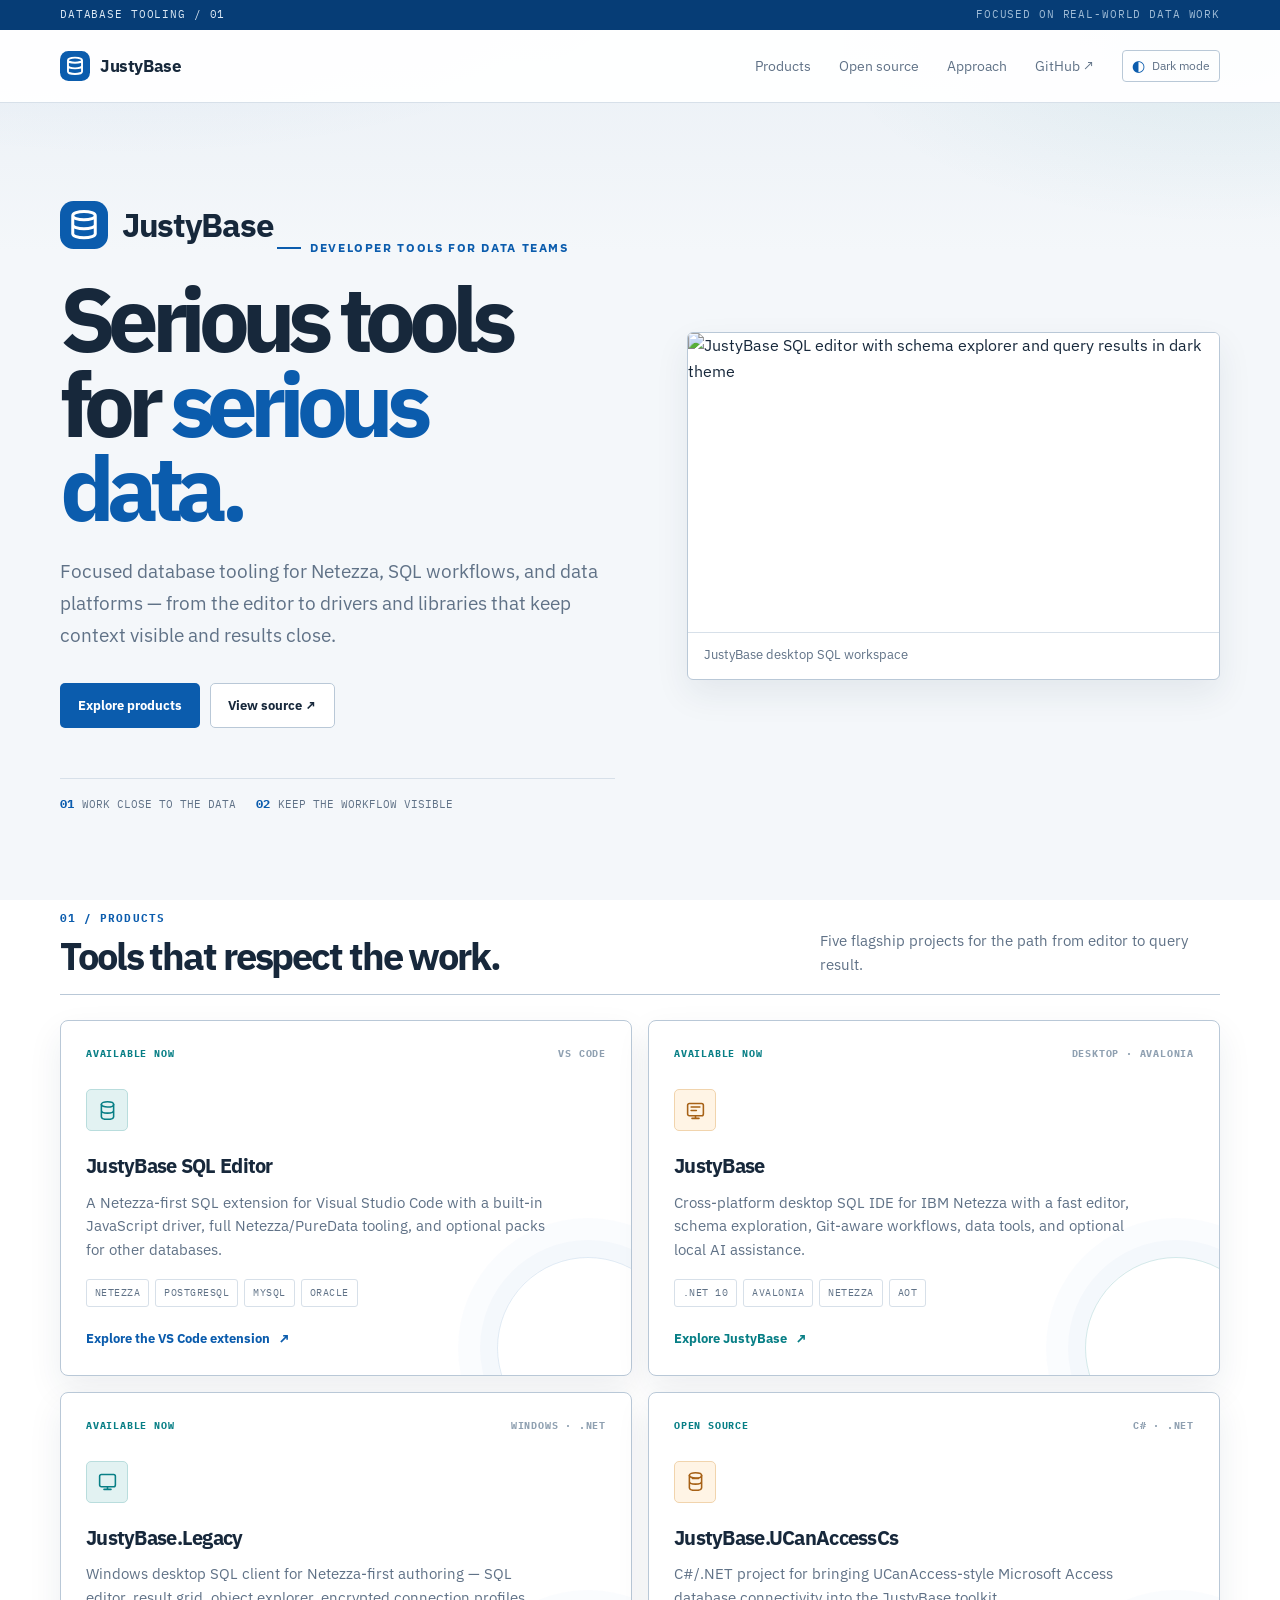
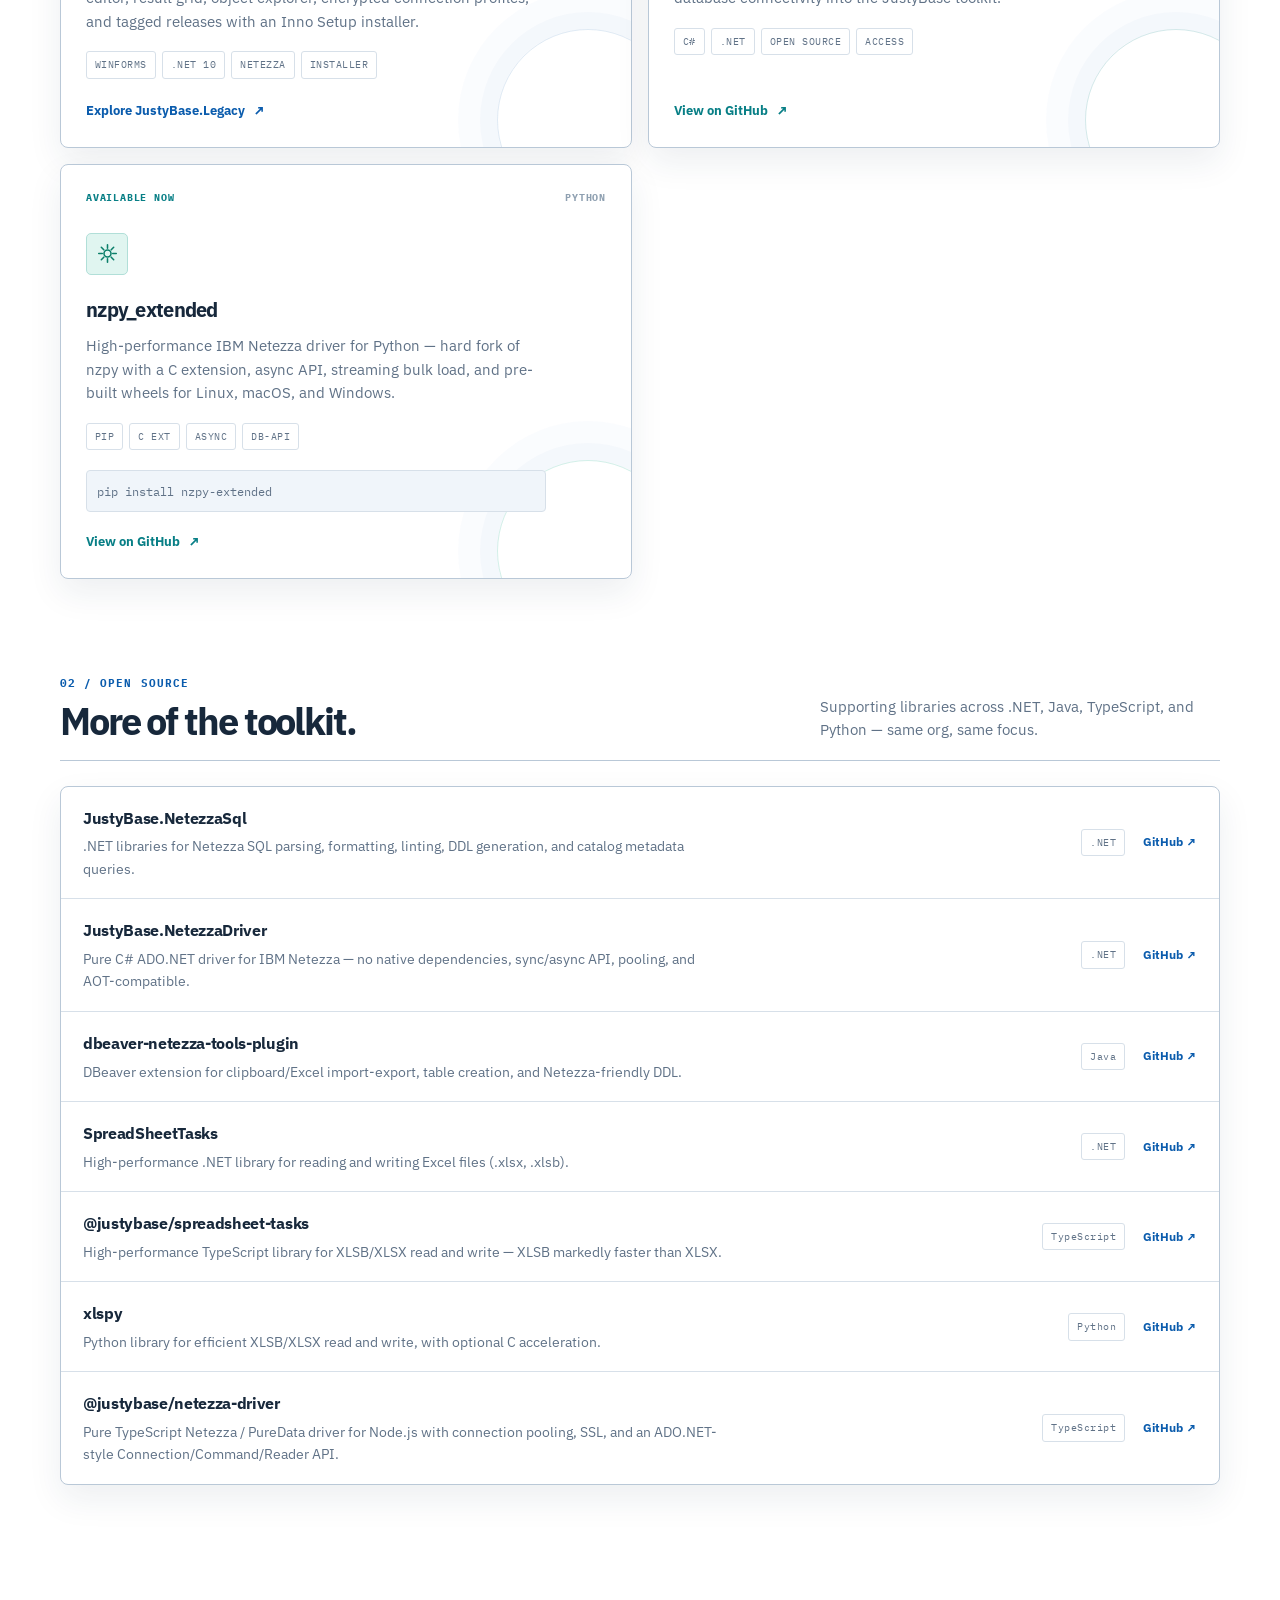
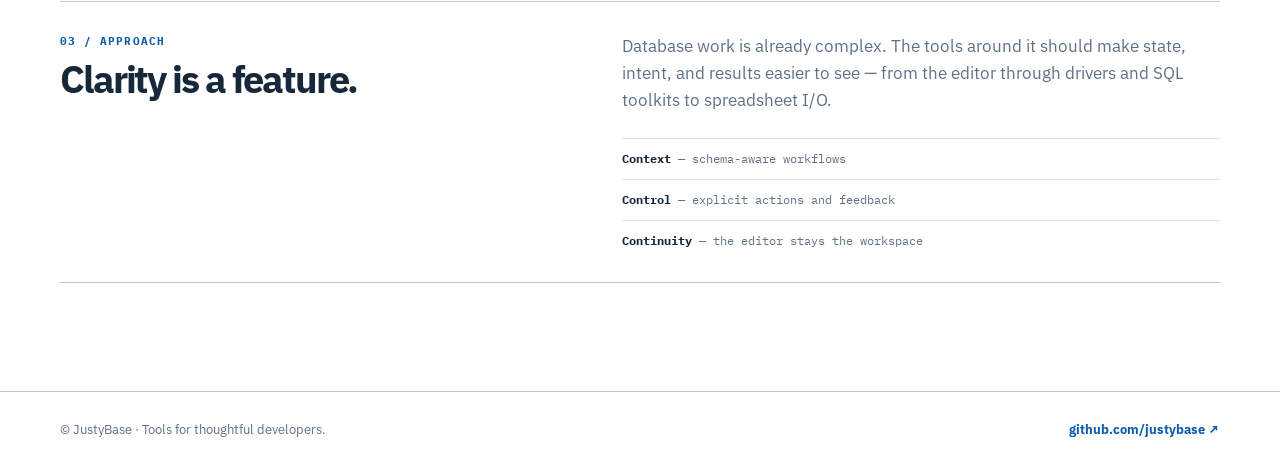
==== commit 3d43637c: "refactor: drop variant system, show only real product screenshots Remove the minimal/terminal/studio" ====
--- a/index.html
+++ b/index.html
@@ -20,7 +20,6 @@
     <link rel="preconnect" href="https://fonts.gstatic.com" crossorigin>
     <link href="https://fonts.googleapis.com/css2?family=IBM+Plex+Mono:wght@400;500;700&family=IBM+Plex+Sans:wght@400;500;600;700&display=swap" rel="stylesheet">
     <link rel="stylesheet" href="assets/css/style.css">
-    <link rel="stylesheet" href="assets/css/variants.css">
     <script src="assets/js/theme.js" defer></script>
     <script type="application/ld+json">
       {
@@ -50,7 +49,6 @@
           <a href="#open-source">Open source</a>
           <a href="#approach">Approach</a>
           <a href="https://github.com/justybase">GitHub ↗</a>
-          <label class="variant-picker"><span>View</span><select data-variant-toggle aria-label="Choose visual variant"><option value="default">Current</option><option value="minimal">Quiet</option><option value="terminal">Terminal</option><option value="studio">Studio</option></select></label>
           <button class="theme-toggle" type="button" data-theme-toggle aria-pressed="false" aria-label="Switch to dark theme"><span data-theme-icon aria-hidden="true">◐</span><span data-theme-label>Dark mode</span></button>
         </div>
       </nav>
@@ -75,21 +73,10 @@
             <span><strong>02</strong> Keep the workflow visible</span>
           </div>
         </div>
-        <div class="query-preview" aria-label="JustyBase workflow preview">
-          <div class="preview-toolbar"><span class="live-dot"></span><span>workspace / analytics</span><span class="preview-state">CONNECTED</span></div>
-          <div class="preview-query"><span class="query-line-number">01</span><code><b>SELECT</b> schema_name, table_name</code></div>
-          <div class="preview-query"><span class="query-line-number">02</span><code><b>FROM</b> system_catalog.tables</code></div>
-          <div class="preview-query"><span class="query-line-number">03</span><code><b>WHERE</b> is_visible = <em>true</em>;</code></div>
-          <div class="preview-divider"></div>
-          <div class="preview-caption"><span>RESULTS · 3,842 objects</span><span>00:00.184</span></div>
-          <div class="data-table">
-            <div class="data-row data-head"><span>SCHEMA</span><span>TABLE_NAME</span><span>ROWS</span></div>
-            <div class="data-row"><span>ANALYTICS</span><span>FACT_ORDERS</span><span>1.2M</span></div>
-            <div class="data-row"><span>ANALYTICS</span><span>DIM_CUSTOMER</span><span>84.6K</span></div>
-            <div class="data-row"><span>STAGING</span><span>LOAD_EVENTS</span><span>9.8M</span></div>
-          </div>
-          <div class="preview-footer"><span>SQL WORKSPACE</span><span class="preview-cursor">▌</span></div>
-        </div>
+        <figure class="screenshot screenshot-hero hero-screenshot">
+          <img src="https://raw.githubusercontent.com/justybase/justybase/main/pictures/evo_dark.png" alt="JustyBase SQL editor with schema explorer and query results in dark theme" loading="eager">
+          <figcaption>JustyBase desktop SQL workspace</figcaption>
+        </figure>
       </section>
 
       <section class="section container" id="products">
--- a/assets/css/style.css
+++ b/assets/css/style.css
@@ -118,51 +118,6 @@
 .hero-facts { display: flex; flex-wrap: wrap; gap: 20px; margin-top: 50px; padding-top: 16px; border-top: 1px solid var(--line); color: var(--muted); font-family: "IBM Plex Mono", "SFMono-Regular", Consolas, monospace; font-size: .69rem; text-transform: uppercase; }
 .hero-facts span { display: inline-flex; align-items: center; gap: 8px; }
 .hero-facts strong { color: var(--blue); font-size: .72rem; }
-
-.query-preview {
-  padding: 20px 20px 14px;
-  border: 1px solid var(--line-strong);
-  border-radius: 6px;
-  background: var(--surface);
-  box-shadow: var(--shadow);
-  font-family: "IBM Plex Mono", "SFMono-Regular", Consolas, monospace;
-  font-size: .72rem;
-  opacity: 0;
-  animation: hero-rise .8s ease .28s forwards;
-}
-.preview-toolbar, .preview-caption, .preview-footer { display: flex; align-items: center; justify-content: space-between; gap: 12px; color: var(--faint); font-size: .64rem; letter-spacing: .06em; text-transform: uppercase; }
-.preview-toolbar { padding-bottom: 17px; border-bottom: 1px solid var(--line); }
-.live-dot {
-  width: 7px;
-  height: 7px;
-  margin-right: auto;
-  border-radius: 50%;
-  background: var(--teal);
-  box-shadow: 0 0 0 3px var(--teal-soft);
-  animation: live-pulse 2.2s ease-in-out infinite;
-}
-@keyframes live-pulse {
-  0%, 100% { box-shadow: 0 0 0 3px var(--teal-soft); opacity: 1; }
-  50% { box-shadow: 0 0 0 6px transparent; opacity: .75; }
-}
-.preview-state { color: var(--teal); font-weight: 700; }
-.preview-query { display: grid; grid-template-columns: 30px 1fr; gap: 10px; padding-top: 14px; color: var(--ink); }
-.query-line-number { color: var(--faint); }
-.preview-query b { color: var(--blue); font-weight: 700; }
-.preview-query em { color: var(--teal); font-style: normal; }
-.preview-divider { height: 1px; margin: 21px 0 14px; background: var(--line); }
-.preview-caption { color: var(--muted); }
-.data-table { margin-top: 10px; border: 1px solid var(--line); }
-.data-row { display: grid; grid-template-columns: .95fr 1.35fr .55fr; gap: 10px; padding: 9px 10px; border-top: 1px solid var(--line); color: var(--ink); font-size: .67rem; }
-.data-row:first-child { border-top: 0; }
-.data-head { color: var(--faint); background: var(--surface-blue); font-size: .59rem; font-weight: 700; letter-spacing: .07em; }
-.data-row span:last-child { text-align: right; }
-.preview-footer { padding-top: 14px; color: var(--blue); }
-.preview-cursor { color: var(--teal); animation: cursor-blink 1.1s step-end infinite; }
-@keyframes cursor-blink {
-  0%, 100% { opacity: 1; }
-  50% { opacity: 0; }
-}
 
 .section { padding-bottom: 96px; }
 .section-heading { display: flex; align-items: end; justify-content: space-between; gap: 28px; margin-bottom: 25px; padding-bottom: 18px; border-bottom: 1px solid var(--line-strong); }
@@ -483,9 +438,7 @@
   .hero-content .hero-copy,
   .hero-content .button-row,
   .hero-content .hero-facts,
-  .query-preview,
-  .live-dot,
-  .preview-cursor {
+  .hero-screenshot {
     animation: none !important;
     opacity: 1;
     transform: none;
@@ -501,7 +454,7 @@
 
 @media (max-width: 850px) {
   .hero { grid-template-columns: 1fr; gap: 46px; }
-  .query-preview { max-width: 650px; }
+  .hero-screenshot { max-width: 650px; }
   .approach-grid { gap: 35px; }
   .install-grid { grid-template-columns: 1fr 1fr; }
   .install-platforms { grid-column: 1 / -1; }
@@ -533,11 +486,10 @@
   .nav-links a[href="#approach"] { display: none; }
   h1 { font-size: 3.2rem; }
   .button { width: 100%; }
-  .panel, .card, .query-preview { padding: 20px; }
+  .panel, .card { padding: 20px; }
   .hero-facts { display: grid; gap: 10px; }
   .hero-brand { font-size: 1.4rem; }
   .hero-brand img { width: 40px; height: 40px; }
-  .data-row { grid-template-columns: .85fr 1.25fr .55fr; gap: 5px; font-size: .59rem; }
   .support-heading, .support-block { padding: 20px; }
   .theme-toggle [data-theme-label] { display: none; }
   .repo-row { padding: 16px 16px; }
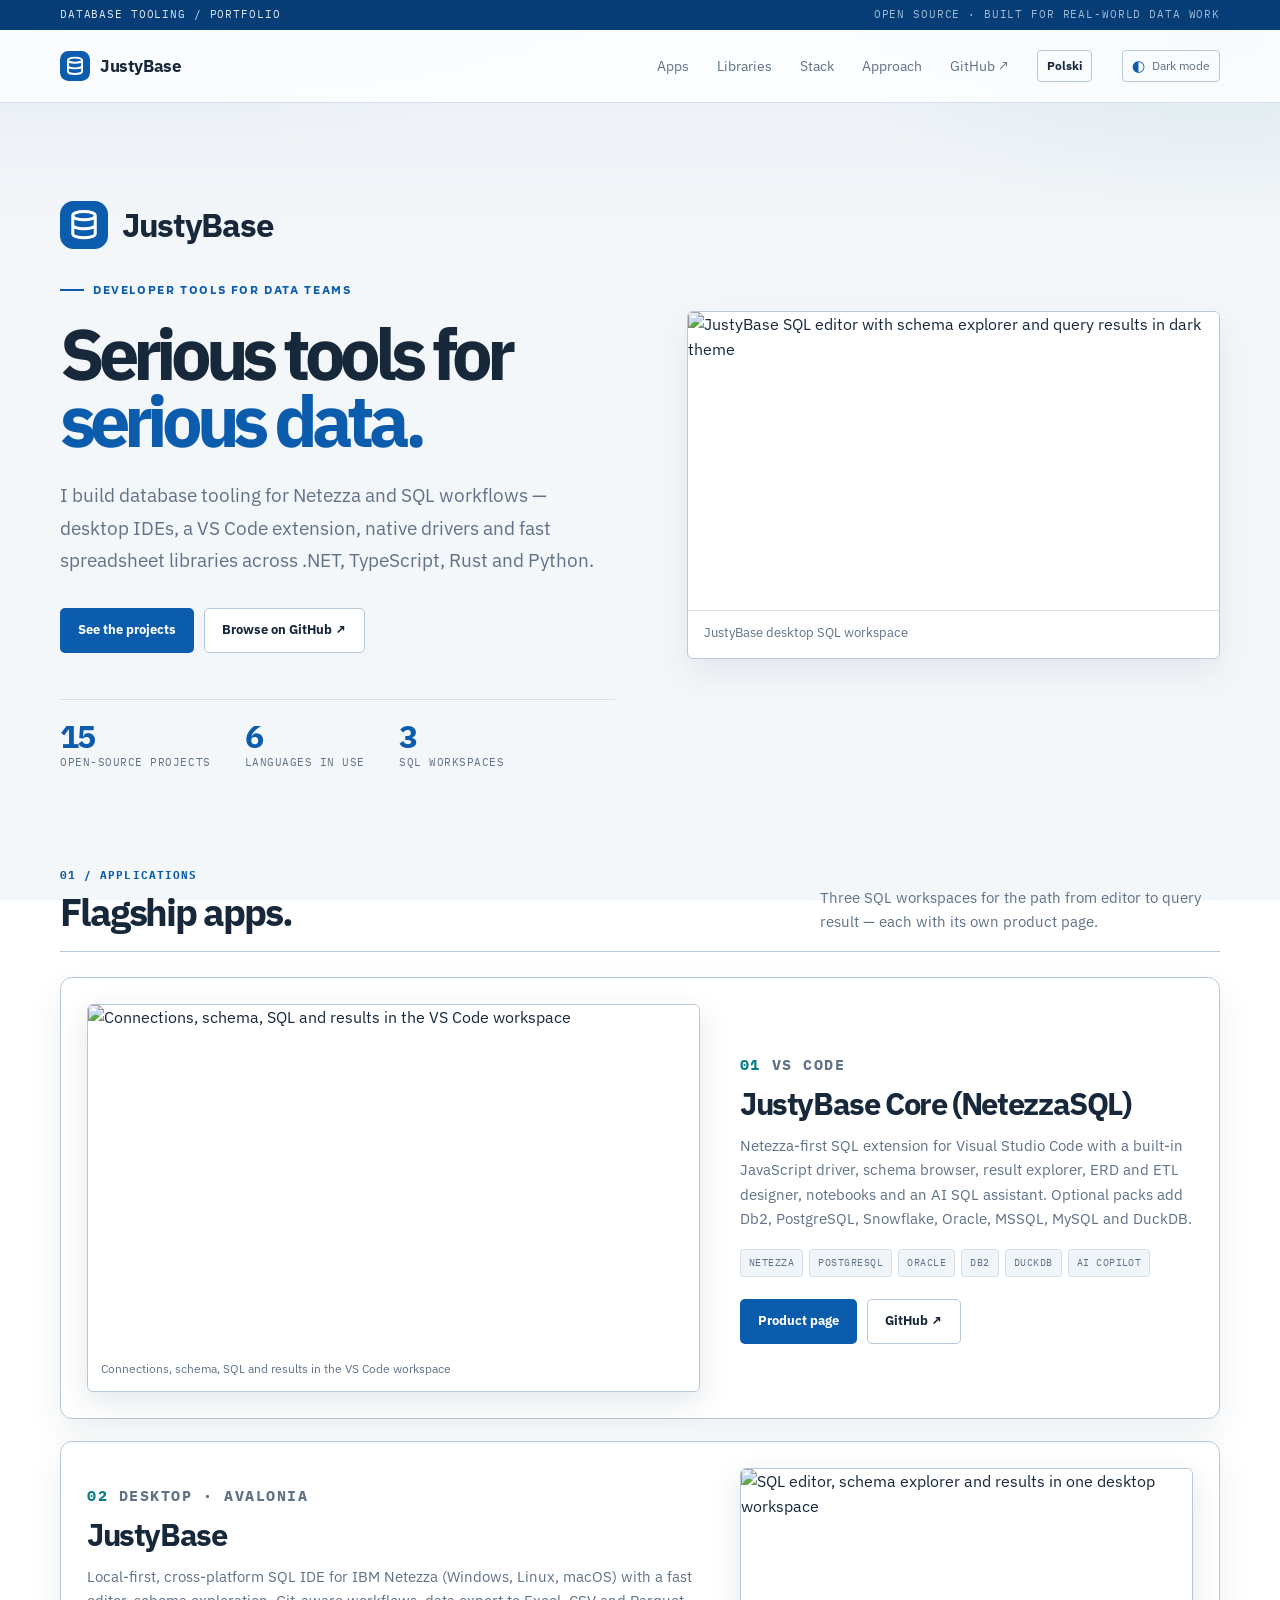
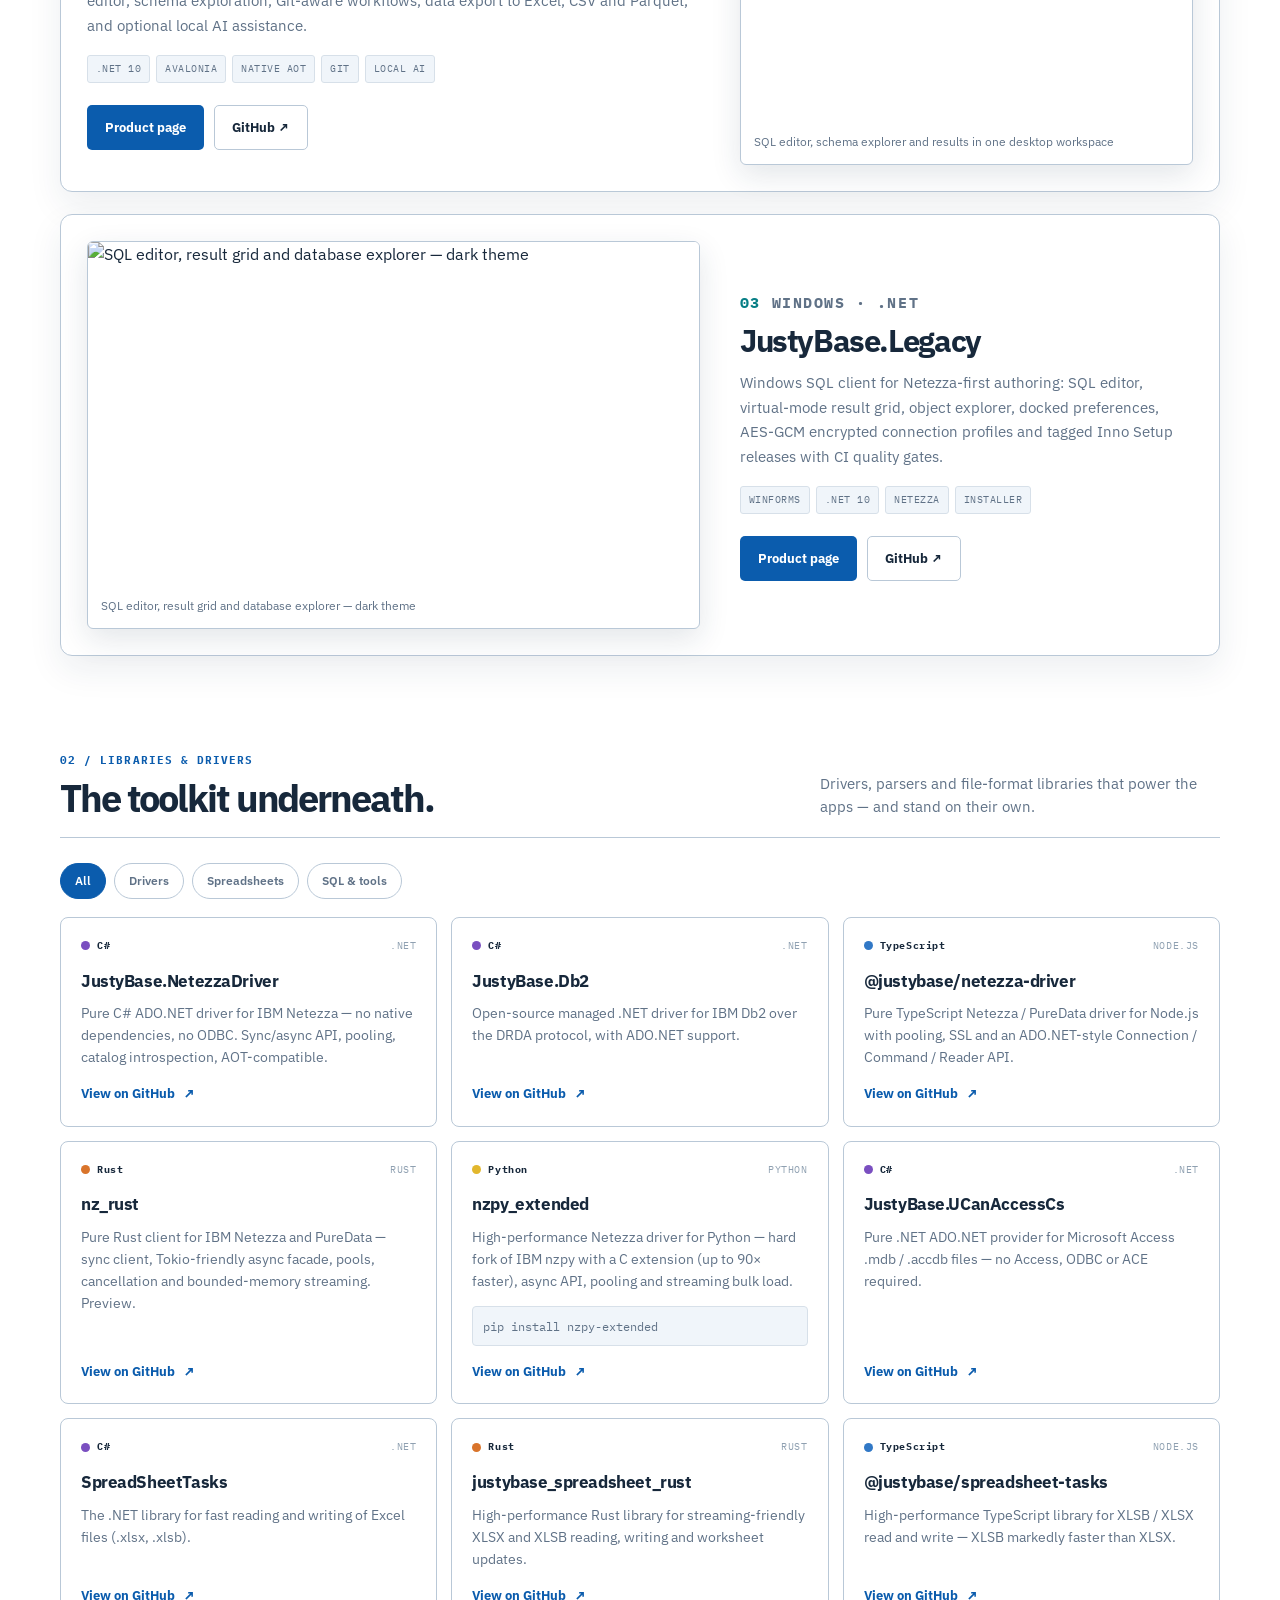
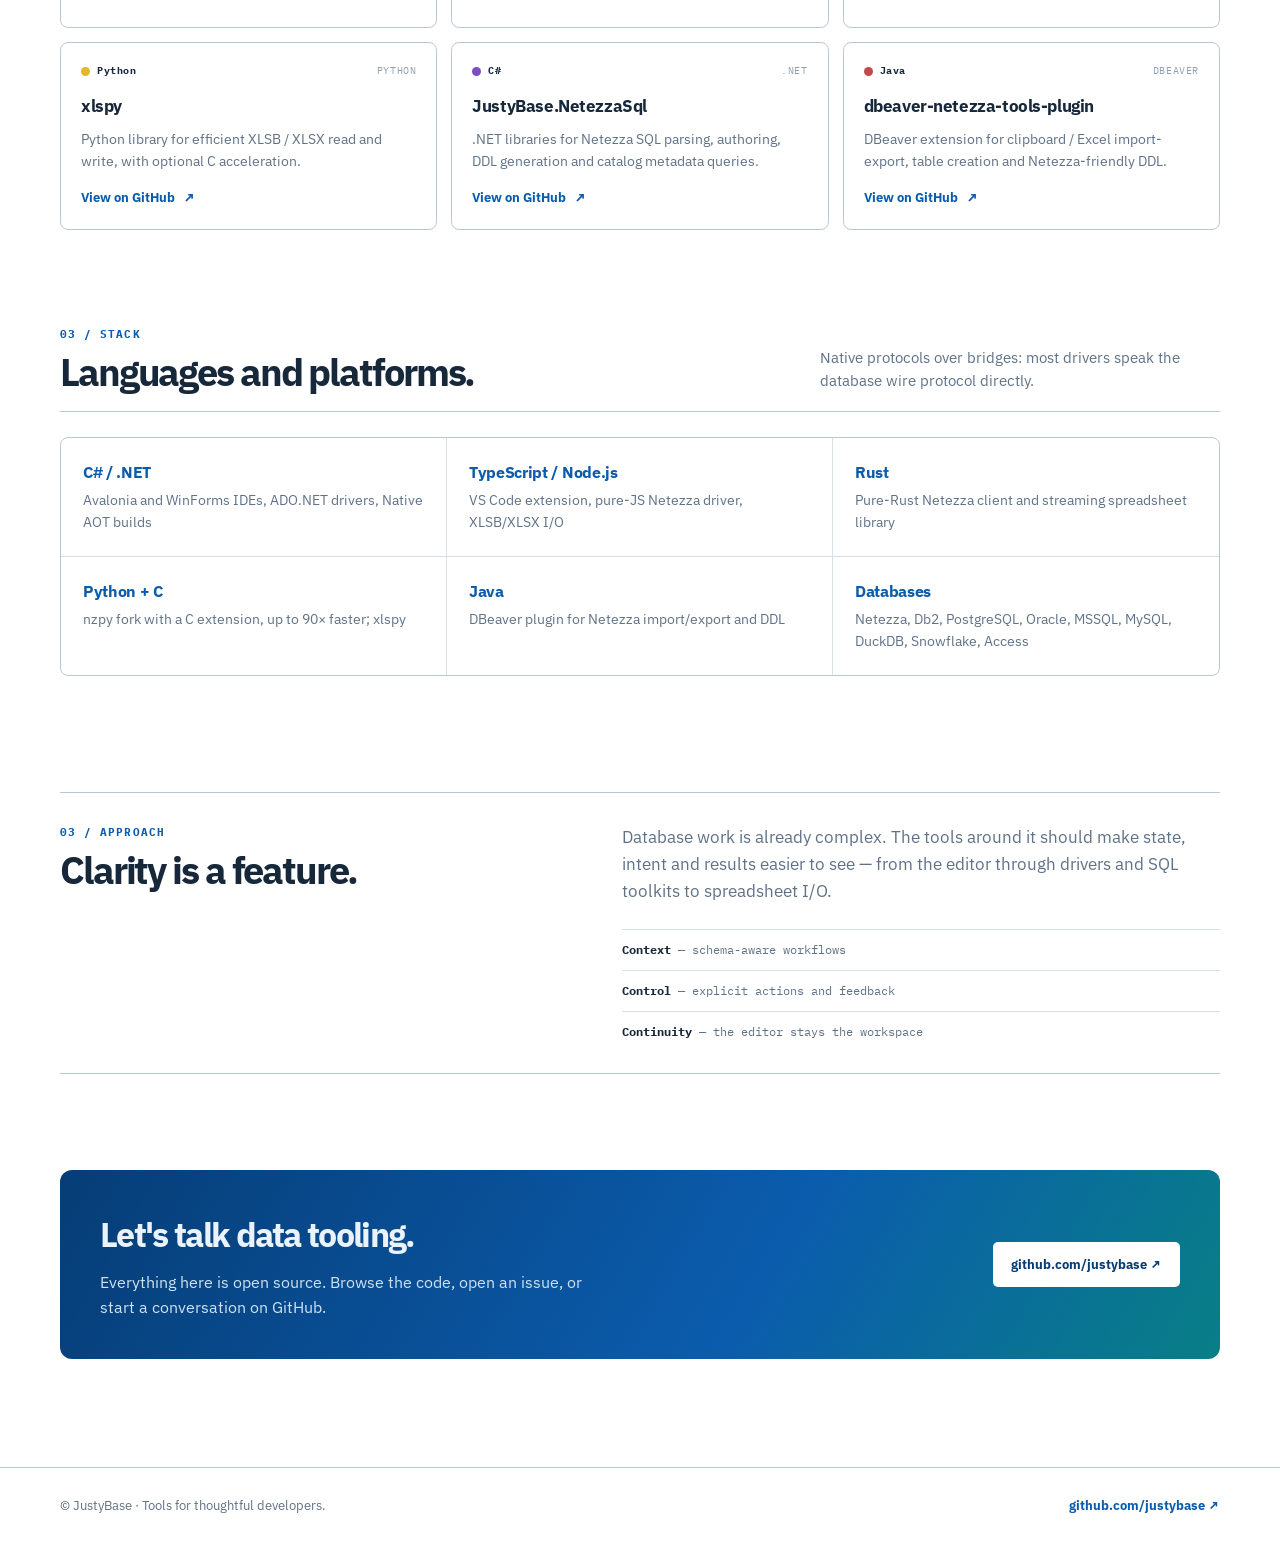
==== commit 0c5ed8be: "Redesign as bilingual (EN/PL) portfolio and sync projects with GitHub org Co-Authored-By: Claude Son" ====
--- a/index.html
+++ b/index.html
@@ -3,17 +3,21 @@
   <head>
     <meta charset="utf-8">
     <meta name="viewport" content="width=device-width, initial-scale=1">
-    <meta name="description" content="JustyBase — Netezza and SQL developer tools: Windows desktop client, VS Code extension, Python and Node.js drivers, and open-source libraries for data workflows.">
+    <meta name="description" content="Portfolio of JustyBase: SQL IDEs, a VS Code extension, database drivers (.NET, Node.js, Python, Rust) and spreadsheet libraries for Netezza, Db2 and data workflows.">
     <link rel="canonical" href="https://justybase.github.io/">
+    <link rel="alternate" hreflang="en" href="https://justybase.github.io/">
+    <link rel="alternate" hreflang="pl" href="https://justybase.github.io/pl/">
+    <link rel="alternate" hreflang="x-default" href="https://justybase.github.io/">
     <meta property="og:type" content="website">
     <meta property="og:site_name" content="JustyBase">
+    <meta property="og:locale" content="en_US">
     <meta property="og:title" content="JustyBase — Netezza and SQL developer tools">
-    <meta property="og:description" content="Windows SQL client, VS Code extension, Python and Node drivers, and open-source libraries for Netezza and SQL workflows.">
+    <meta property="og:description" content="SQL IDEs, drivers and libraries for Netezza, Db2 and data workflows — C#, TypeScript, Rust and Python.">
     <meta property="og:url" content="https://justybase.github.io/">
     <meta property="og:image" content="https://justybase.github.io/assets/img/justybase-mark.svg">
     <meta name="twitter:card" content="summary">
     <meta name="twitter:title" content="JustyBase — Netezza and SQL developer tools">
-    <meta name="twitter:description" content="Windows SQL client, VS Code extension, Python and Node drivers, and open-source libraries for Netezza and SQL workflows.">
+    <meta name="twitter:description" content="SQL IDEs, drivers and libraries for Netezza, Db2 and data workflows — C#, TypeScript, Rust and Python.">
     <title>JustyBase — Netezza and SQL developer tools</title>
     <link rel="icon" type="image/svg+xml" href="assets/img/favicon.svg">
     <link rel="preconnect" href="https://fonts.googleapis.com">
@@ -21,6 +25,8 @@
     <link href="https://fonts.googleapis.com/css2?family=IBM+Plex+Mono:wght@400;500;700&family=IBM+Plex+Sans:wght@400;500;600;700&display=swap" rel="stylesheet">
     <link rel="stylesheet" href="assets/css/style.css">
     <script src="assets/js/theme.js" defer></script>
+    <script src="assets/js/lightbox.js" defer></script>
+    <script src="assets/js/filter.js" defer></script>
     <script type="application/ld+json">
       {
         "@context": "https://schema.org",
@@ -28,28 +34,28 @@
         "name": "JustyBase",
         "url": "https://justybase.github.io/",
         "logo": "https://justybase.github.io/assets/img/justybase-mark.svg",
-        "sameAs": [
-          "https://github.com/justybase"
-        ]
+        "sameAs": ["https://github.com/justybase"]
       }
     </script>
   </head>
   <body>
     <div class="utility-bar">
       <div class="container utility-inner">
-        <span>DATABASE TOOLING / 01</span>
-        <span>Focused on real-world data work</span>
+        <span>DATABASE TOOLING / PORTFOLIO</span>
+        <span>Open source · Built for real-world data work</span>
       </div>
     </div>
     <header class="site-header">
       <nav class="nav" aria-label="Main navigation">
         <a class="brand" href="./"><img src="assets/img/justybase-mark.svg" alt="">JustyBase</a>
         <div class="nav-links">
-          <a href="#products">Products</a>
-          <a href="#open-source">Open source</a>
+          <a href="#apps">Apps</a>
+          <a href="#libraries">Libraries</a>
+          <a href="#stack">Stack</a>
           <a href="#approach">Approach</a>
           <a href="https://github.com/justybase">GitHub ↗</a>
-          <button class="theme-toggle" type="button" data-theme-toggle aria-pressed="false" aria-label="Switch to dark theme"><span data-theme-icon aria-hidden="true">◐</span><span data-theme-label>Dark mode</span></button>
+          <a class="lang-switch" href="pl/" hreflang="pl" lang="pl" aria-label="Przełącz na język polski">Polski</a>
+          <button class="theme-toggle" type="button" data-theme-toggle aria-pressed="false" data-label-dark="Dark mode" data-label-light="Light mode" data-aria-dark="Switch to dark theme" data-aria-light="Switch to light theme" aria-label="Switch to dark theme"><span data-theme-icon aria-hidden="true">◐</span><span data-theme-label>Dark mode</span></button>
         </div>
       </nav>
     </header>
@@ -63,15 +69,12 @@
           </div>
           <p class="eyebrow">Developer tools for data teams</p>
           <h1>Serious tools for <span class="accent">serious data.</span></h1>
-          <p class="hero-copy">Focused database tooling for Netezza, SQL workflows, and data platforms — from the editor to drivers and libraries that keep context visible and results close.</p>
+          <p class="hero-copy">I build database tooling for Netezza and SQL workflows — desktop IDEs, a VS Code extension, native drivers and fast spreadsheet libraries across .NET, TypeScript, Rust and Python.</p>
           <div class="button-row">
-            <a class="button button-primary" href="#products">Explore products</a>
-            <a class="button button-secondary" href="https://github.com/justybase">View source ↗</a>
-          </div>
-          <div class="hero-facts" aria-label="JustyBase principles">
-            <span><strong>01</strong> Work close to the data</span>
-            <span><strong>02</strong> Keep the workflow visible</span>
-          </div>
+            <a class="button button-primary" href="#apps">See the projects</a>
+            <a class="button button-secondary" href="https://github.com/justybase">Browse on GitHub ↗</a>
+          </div>
+          <div class="hero-stats"><div><strong>15</strong><span>open-source projects</span></div><div><strong>6</strong><span>languages in use</span></div><div><strong>3</strong><span>SQL workspaces</span></div></div>
         </div>
         <figure class="screenshot screenshot-hero hero-screenshot">
           <img src="https://raw.githubusercontent.com/justybase/justybase/main/pictures/evo_dark.png" alt="JustyBase SQL editor with schema explorer and query results in dark theme" loading="eager">
@@ -79,147 +82,179 @@
         </figure>
       </section>
 
-      <section class="section container" id="products">
+      <section class="section container" id="apps">
         <div class="section-heading">
-          <div><p class="section-index">01 / PRODUCTS</p><h2>Tools that respect the work.</h2></div>
-          <p>Five flagship projects for the path from editor to query result.</p>
-        </div>
-        <div class="product-grid">
-          <article class="card product-card">
-            <div class="card-topline"><span>AVAILABLE NOW</span><span>VS CODE</span></div>
-            <div class="card-icon" aria-hidden="true">
-              <svg viewBox="0 0 24 24" fill="none" stroke="currentColor" stroke-width="1.8" stroke-linecap="round" stroke-linejoin="round"><ellipse cx="12" cy="5" rx="7" ry="3"></ellipse><path d="M5 5v7c0 1.66 3.13 3 7 3s7-1.34 7-3V5M5 12v7c0 1.66 3.13 3 7 3s7-1.34 7-3v-7"></path></svg>
+          <div><p class="section-index">01 / APPLICATIONS</p><h2>Flagship apps.</h2></div>
+          <p>Three SQL workspaces for the path from editor to query result — each with its own product page.</p>
+        </div>
+        <div class="app-list">
+        <article class="app-feature">
+          <figure class="screenshot app-shot">
+            <img src="https://raw.githubusercontent.com/justybase/justybase-vscode/master/docs/screenshots/workspace-overview.png" alt="Connections, schema, SQL and results in the VS Code workspace" loading="eager">
+            <figcaption>Connections, schema, SQL and results in the VS Code workspace</figcaption>
+          </figure>
+          <div class="app-body">
+            <p class="app-kicker"><span class="num">01</span> VS CODE</p>
+            <h3>JustyBase Core (NetezzaSQL)</h3>
+            <p>Netezza-first SQL extension for Visual Studio Code with a built-in JavaScript driver, schema browser, result explorer, ERD and ETL designer, notebooks and an AI SQL assistant. Optional packs add Db2, PostgreSQL, Snowflake, Oracle, MSSQL, MySQL and DuckDB.</p>
+            <div class="card-meta"><span>NETEZZA</span><span>POSTGRESQL</span><span>ORACLE</span><span>DB2</span><span>DUCKDB</span><span>AI COPILOT</span></div>
+            <div class="button-row">
+              <a class="button button-primary" href="vscode/">Product page</a>
+              <a class="button button-secondary" href="https://github.com/justybase/justybase-vscode">GitHub ↗</a>
             </div>
-            <h3>JustyBase SQL Editor</h3>
-            <p>A Netezza-first SQL extension for Visual Studio Code with a built-in JavaScript driver, full Netezza/PureData tooling, and optional packs for other databases.</p>
-            <div class="card-meta"><span>NETEZZA</span><span>POSTGRESQL</span><span>MYSQL</span><span>ORACLE</span></div>
-            <a class="card-link" href="vscode/">Explore the VS Code extension</a>
-          </article>
-
-          <article class="card card-violet product-card">
-            <div class="card-topline"><span>AVAILABLE NOW</span><span>DESKTOP · AVALONIA</span></div>
-            <div class="card-icon" aria-hidden="true">
-              <svg viewBox="0 0 24 24" fill="none" stroke="currentColor" stroke-width="1.8" stroke-linecap="round" stroke-linejoin="round"><rect x="3" y="4" width="18" height="14" rx="2"></rect><path d="M8 21h8M12 18v3M7 8h10M7 12h6"></path></svg>
+          </div>
+        </article>
+        <article class="app-feature app-flip">
+          <figure class="screenshot app-shot">
+            <img src="https://raw.githubusercontent.com/justybase/justybase/main/pictures/evo_dark.png" alt="SQL editor, schema explorer and results in one desktop workspace" loading="lazy">
+            <figcaption>SQL editor, schema explorer and results in one desktop workspace</figcaption>
+          </figure>
+          <div class="app-body">
+            <p class="app-kicker"><span class="num">02</span> DESKTOP · AVALONIA</p>
+            <h3>JustyBase</h3>
+            <p>Local-first, cross-platform SQL IDE for IBM Netezza (Windows, Linux, macOS) with a fast editor, schema exploration, Git-aware workflows, data export to Excel, CSV and Parquet, and optional local AI assistance.</p>
+            <div class="card-meta"><span>.NET 10</span><span>AVALONIA</span><span>NATIVE AOT</span><span>GIT</span><span>LOCAL AI</span></div>
+            <div class="button-row">
+              <a class="button button-primary" href="justybase/">Product page</a>
+              <a class="button button-secondary" href="https://github.com/justybase/justybase">GitHub ↗</a>
             </div>
-            <h3>JustyBase</h3>
-            <p>Cross-platform desktop SQL IDE for IBM Netezza with a fast editor, schema exploration, Git-aware workflows, data tools, and optional local AI assistance.</p>
-            <div class="card-meta"><span>.NET 10</span><span>AVALONIA</span><span>NETEZZA</span><span>AOT</span></div>
-            <a class="card-link" href="justybase/">Explore JustyBase</a>
-          </article>
-
-          <article class="card product-card">
-            <div class="card-topline"><span>AVAILABLE NOW</span><span>WINDOWS · .NET</span></div>
-            <div class="card-icon" aria-hidden="true">
-              <svg viewBox="0 0 24 24" fill="none" stroke="currentColor" stroke-width="1.8" stroke-linecap="round" stroke-linejoin="round"><rect x="3" y="4" width="18" height="14" rx="2"></rect><path d="M8 21h8M12 18v3"></path></svg>
+          </div>
+        </article>
+        <article class="app-feature">
+          <figure class="screenshot app-shot">
+            <img src="https://raw.githubusercontent.com/justybase/JustyBase.Legacy/main/docs/images/editor-showcase-dark.png" alt="SQL editor, result grid and database explorer — dark theme" loading="lazy">
+            <figcaption>SQL editor, result grid and database explorer — dark theme</figcaption>
+          </figure>
+          <div class="app-body">
+            <p class="app-kicker"><span class="num">03</span> WINDOWS · .NET</p>
+            <h3>JustyBase.Legacy</h3>
+            <p>Windows SQL client for Netezza-first authoring: SQL editor, virtual-mode result grid, object explorer, docked preferences, AES-GCM encrypted connection profiles and tagged Inno Setup releases with CI quality gates.</p>
+            <div class="card-meta"><span>WINFORMS</span><span>.NET 10</span><span>NETEZZA</span><span>INSTALLER</span></div>
+            <div class="button-row">
+              <a class="button button-primary" href="legacy/">Product page</a>
+              <a class="button button-secondary" href="https://github.com/justybase/JustyBase.Legacy">GitHub ↗</a>
             </div>
-            <h3>JustyBase.Legacy</h3>
-            <p>Windows desktop SQL client for Netezza-first authoring — SQL editor, result grid, object explorer, encrypted connection profiles, and tagged releases with an Inno Setup installer.</p>
-            <div class="card-meta"><span>WINFORMS</span><span>.NET 10</span><span>NETEZZA</span><span>INSTALLER</span></div>
-            <a class="card-link" href="legacy/">Explore JustyBase.Legacy</a>
-          </article>
-
-          <article class="card card-violet product-card">
-            <div class="card-topline"><span>OPEN SOURCE</span><span>C# · .NET</span></div>
-            <div class="card-icon" aria-hidden="true">
-              <svg viewBox="0 0 24 24" fill="none" stroke="currentColor" stroke-width="1.8" stroke-linecap="round" stroke-linejoin="round"><ellipse cx="12" cy="5" rx="7" ry="3"></ellipse><path d="M5 5v7c0 1.66 3.13 3 7 3s7-1.34 7-3V5M5 12v7c0 1.66 3.13 3 7 3s7-1.34 7-3v-7"></path><path d="M8.5 8.5h7"></path></svg>
-            </div>
-            <h3>JustyBase.UCanAccessCs</h3>
-            <p>C#/.NET project for bringing UCanAccess-style Microsoft Access database connectivity into the JustyBase toolkit.</p>
-            <div class="card-meta"><span>C#</span><span>.NET</span><span>OPEN SOURCE</span><span>ACCESS</span></div>
-            <a class="card-link" href="https://github.com/justybase/JustyBase.UCanAccessCs">View on GitHub</a>
-          </article>
-
-          <article class="card card-teal product-card">
-            <div class="card-topline"><span>AVAILABLE NOW</span><span>PYTHON</span></div>
-            <div class="card-icon" aria-hidden="true">
-              <svg viewBox="0 0 24 24" fill="none" stroke="currentColor" stroke-width="1.8" stroke-linecap="round" stroke-linejoin="round"><path d="M12 2v4M12 18v4M4.93 4.93l2.83 2.83M16.24 16.24l2.83 2.83M2 12h4M18 12h4M4.93 19.07l2.83-2.83M16.24 7.76l2.83-2.83"></path><circle cx="12" cy="12" r="4"></circle></svg>
-            </div>
-            <h3>nzpy_extended</h3>
-            <p>High-performance IBM Netezza driver for Python — hard fork of nzpy with a C extension, async API, streaming bulk load, and pre-built wheels for Linux, macOS, and Windows.</p>
-            <div class="card-meta"><span>PIP</span><span>C EXT</span><span>ASYNC</span><span>DB-API</span></div>
+          </div>
+        </article>
+        </div>
+      </section>
+
+      <section class="section container" id="libraries">
+        <div class="section-heading">
+          <div><p class="section-index">02 / LIBRARIES & DRIVERS</p><h2>The toolkit underneath.</h2></div>
+          <p>Drivers, parsers and file-format libraries that power the apps — and stand on their own.</p>
+        </div>
+        <div class="filter-bar" role="group" aria-label="Filter projects"><button type="button" data-filter="all" aria-pressed="true">All</button><button type="button" data-filter="drivers" aria-pressed="false">Drivers</button><button type="button" data-filter="spreadsheets" aria-pressed="false">Spreadsheets</button><button type="button" data-filter="tools" aria-pressed="false">SQL &amp; tools</button></div>
+        <div class="lib-grid">
+          <article class="lib-card" data-category="drivers">
+            <div class="lib-top"><span class="lang"><i class="dot dot-cs"></i>C#</span><span class="lib-tag">.NET</span></div>
+            <h3><a href="https://github.com/justybase/NetezzaDriver">JustyBase.NetezzaDriver</a></h3>
+            <p>Pure C# ADO.NET driver for IBM Netezza — no native dependencies, no ODBC. Sync/async API, pooling, catalog introspection, AOT-compatible.</p>
+            
+            <a class="card-link" href="https://github.com/justybase/NetezzaDriver">View on GitHub</a>
+          </article>
+          <article class="lib-card" data-category="drivers">
+            <div class="lib-top"><span class="lang"><i class="dot dot-cs"></i>C#</span><span class="lib-tag">.NET</span></div>
+            <h3><a href="https://github.com/justybase/JustyBase.Db2">JustyBase.Db2</a></h3>
+            <p>Open-source managed .NET driver for IBM Db2 over the DRDA protocol, with ADO.NET support.</p>
+            
+            <a class="card-link" href="https://github.com/justybase/JustyBase.Db2">View on GitHub</a>
+          </article>
+          <article class="lib-card" data-category="drivers">
+            <div class="lib-top"><span class="lang"><i class="dot dot-ts"></i>TypeScript</span><span class="lib-tag">NODE.JS</span></div>
+            <h3><a href="https://github.com/justybase/justybase_netezza_node_driver">@justybase/netezza-driver</a></h3>
+            <p>Pure TypeScript Netezza / PureData driver for Node.js with pooling, SSL and an ADO.NET-style Connection / Command / Reader API.</p>
+            
+            <a class="card-link" href="https://github.com/justybase/justybase_netezza_node_driver">View on GitHub</a>
+          </article>
+          <article class="lib-card" data-category="drivers">
+            <div class="lib-top"><span class="lang"><i class="dot dot-rs"></i>Rust</span><span class="lib-tag">RUST</span></div>
+            <h3><a href="https://github.com/justybase/justybase_nz-rust">nz_rust</a></h3>
+            <p>Pure Rust client for IBM Netezza and PureData — sync client, Tokio-friendly async facade, pools, cancellation and bounded-memory streaming. Preview.</p>
+            
+            <a class="card-link" href="https://github.com/justybase/justybase_nz-rust">View on GitHub</a>
+          </article>
+          <article class="lib-card" data-category="drivers">
+            <div class="lib-top"><span class="lang"><i class="dot dot-py"></i>Python</span><span class="lib-tag">PYTHON</span></div>
+            <h3><a href="https://github.com/justybase/nzpy_extended">nzpy_extended</a></h3>
+            <p>High-performance Netezza driver for Python — hard fork of IBM nzpy with a C extension (up to 90× faster), async API, pooling and streaming bulk load.</p>
             <p class="card-install"><code>pip install nzpy-extended</code></p>
             <a class="card-link" href="https://github.com/justybase/nzpy_extended">View on GitHub</a>
           </article>
-
-        </div>
-      </section>
-
-      <section class="section container" id="open-source">
+          <article class="lib-card" data-category="drivers">
+            <div class="lib-top"><span class="lang"><i class="dot dot-cs"></i>C#</span><span class="lib-tag">.NET</span></div>
+            <h3><a href="https://github.com/justybase/JustyBase.UCanAccessCs">JustyBase.UCanAccessCs</a></h3>
+            <p>Pure .NET ADO.NET provider for Microsoft Access .mdb / .accdb files — no Access, ODBC or ACE required.</p>
+            
+            <a class="card-link" href="https://github.com/justybase/JustyBase.UCanAccessCs">View on GitHub</a>
+          </article>
+          <article class="lib-card" data-category="spreadsheets">
+            <div class="lib-top"><span class="lang"><i class="dot dot-cs"></i>C#</span><span class="lib-tag">.NET</span></div>
+            <h3><a href="https://github.com/justybase/SpreadSheetTasks">SpreadSheetTasks</a></h3>
+            <p>The .NET library for fast reading and writing of Excel files (.xlsx, .xlsb).</p>
+            
+            <a class="card-link" href="https://github.com/justybase/SpreadSheetTasks">View on GitHub</a>
+          </article>
+          <article class="lib-card" data-category="spreadsheets">
+            <div class="lib-top"><span class="lang"><i class="dot dot-rs"></i>Rust</span><span class="lib-tag">RUST</span></div>
+            <h3><a href="https://github.com/justybase/justybase_spreadsheet_rust">justybase_spreadsheet_rust</a></h3>
+            <p>High-performance Rust library for streaming-friendly XLSX and XLSB reading, writing and worksheet updates.</p>
+            
+            <a class="card-link" href="https://github.com/justybase/justybase_spreadsheet_rust">View on GitHub</a>
+          </article>
+          <article class="lib-card" data-category="spreadsheets">
+            <div class="lib-top"><span class="lang"><i class="dot dot-ts"></i>TypeScript</span><span class="lib-tag">NODE.JS</span></div>
+            <h3><a href="https://github.com/justybase/justybase_spreadsheet_tasks">@justybase/spreadsheet-tasks</a></h3>
+            <p>High-performance TypeScript library for XLSB / XLSX read and write — XLSB markedly faster than XLSX.</p>
+            
+            <a class="card-link" href="https://github.com/justybase/justybase_spreadsheet_tasks">View on GitHub</a>
+          </article>
+          <article class="lib-card" data-category="spreadsheets">
+            <div class="lib-top"><span class="lang"><i class="dot dot-py"></i>Python</span><span class="lib-tag">PYTHON</span></div>
+            <h3><a href="https://github.com/justybase/xlspy">xlspy</a></h3>
+            <p>Python library for efficient XLSB / XLSX read and write, with optional C acceleration.</p>
+            
+            <a class="card-link" href="https://github.com/justybase/xlspy">View on GitHub</a>
+          </article>
+          <article class="lib-card" data-category="tools">
+            <div class="lib-top"><span class="lang"><i class="dot dot-cs"></i>C#</span><span class="lib-tag">.NET</span></div>
+            <h3><a href="https://github.com/justybase/JustyBase.NetezzaSql">JustyBase.NetezzaSql</a></h3>
+            <p>.NET libraries for Netezza SQL parsing, authoring, DDL generation and catalog metadata queries.</p>
+            
+            <a class="card-link" href="https://github.com/justybase/JustyBase.NetezzaSql">View on GitHub</a>
+          </article>
+          <article class="lib-card" data-category="tools">
+            <div class="lib-top"><span class="lang"><i class="dot dot-java"></i>Java</span><span class="lib-tag">DBEAVER</span></div>
+            <h3><a href="https://github.com/justybase/dbeaver-netezza-tools-plugin">dbeaver-netezza-tools-plugin</a></h3>
+            <p>DBeaver extension for clipboard / Excel import-export, table creation and Netezza-friendly DDL.</p>
+            
+            <a class="card-link" href="https://github.com/justybase/dbeaver-netezza-tools-plugin">View on GitHub</a>
+          </article>
+        </div>
+      </section>
+
+      <section class="section container" id="stack">
         <div class="section-heading">
-          <div><p class="section-index">02 / OPEN SOURCE</p><h2>More of the toolkit.</h2></div>
-          <p>Supporting libraries across .NET, Java, TypeScript, and Python — same org, same focus.</p>
-        </div>
-        <ul class="repo-catalog">
-          <li class="repo-row">
-            <div class="repo-main">
-              <a class="repo-name" href="https://github.com/justybase/JustyBase.NetezzaSql">JustyBase.NetezzaSql</a>
-              <p>.NET libraries for Netezza SQL parsing, formatting, linting, DDL generation, and catalog metadata queries.</p>
-            </div>
-            <span class="repo-lang">.NET</span>
-            <a class="repo-link" href="https://github.com/justybase/JustyBase.NetezzaSql">GitHub ↗</a>
-          </li>
-          <li class="repo-row">
-            <div class="repo-main">
-              <a class="repo-name" href="https://github.com/justybase/JustyBase.NetezzaDriver">JustyBase.NetezzaDriver</a>
-              <p>Pure C# ADO.NET driver for IBM Netezza — no native dependencies, sync/async API, pooling, and AOT-compatible.</p>
-            </div>
-            <span class="repo-lang">.NET</span>
-            <a class="repo-link" href="https://github.com/justybase/JustyBase.NetezzaDriver">GitHub ↗</a>
-          </li>
-          <li class="repo-row">
-            <div class="repo-main">
-              <a class="repo-name" href="https://github.com/justybase/dbeaver-netezza-tools-plugin">dbeaver-netezza-tools-plugin</a>
-              <p>DBeaver extension for clipboard/Excel import-export, table creation, and Netezza-friendly DDL.</p>
-            </div>
-            <span class="repo-lang">Java</span>
-            <a class="repo-link" href="https://github.com/justybase/dbeaver-netezza-tools-plugin">GitHub ↗</a>
-          </li>
-          <li class="repo-row">
-            <div class="repo-main">
-              <a class="repo-name" href="https://github.com/justybase/SpreadSheetTasks">SpreadSheetTasks</a>
-              <p>High-performance .NET library for reading and writing Excel files (.xlsx, .xlsb).</p>
-            </div>
-            <span class="repo-lang">.NET</span>
-            <a class="repo-link" href="https://github.com/justybase/SpreadSheetTasks">GitHub ↗</a>
-          </li>
-          <li class="repo-row">
-            <div class="repo-main">
-              <a class="repo-name" href="https://github.com/justybase/justybase_spreadsheet_tasks">@justybase/spreadsheet-tasks</a>
-              <p>High-performance TypeScript library for XLSB/XLSX read and write — XLSB markedly faster than XLSX.</p>
-            </div>
-            <span class="repo-lang">TypeScript</span>
-            <a class="repo-link" href="https://github.com/justybase/justybase_spreadsheet_tasks">GitHub ↗</a>
-          </li>
-          <li class="repo-row">
-            <div class="repo-main">
-              <a class="repo-name" href="https://github.com/justybase/xlspy">xlspy</a>
-              <p>Python library for efficient XLSB/XLSX read and write, with optional C acceleration.</p>
-            </div>
-            <span class="repo-lang">Python</span>
-            <a class="repo-link" href="https://github.com/justybase/xlspy">GitHub ↗</a>
-          </li>
-          <li class="repo-row">
-            <div class="repo-main">
-              <a class="repo-name" href="https://github.com/justybase/justybase_netezza_node_driver">@justybase/netezza-driver</a>
-              <p>Pure TypeScript Netezza / PureData driver for Node.js with connection pooling, SSL, and an ADO.NET-style Connection/Command/Reader API.</p>
-            </div>
-            <span class="repo-lang">TypeScript</span>
-            <a class="repo-link" href="https://github.com/justybase/justybase_netezza_node_driver">GitHub ↗</a>
-          </li>
-        </ul>
+          <div><p class="section-index">03 / STACK</p><h2>Languages and platforms.</h2></div>
+          <p>Native protocols over bridges: most drivers speak the database wire protocol directly.</p>
+        </div>
+        <ul class="stack-grid"><li><b>C# / .NET</b><span>Avalonia and WinForms IDEs, ADO.NET drivers, Native AOT builds</span></li><li><b>TypeScript / Node.js</b><span>VS Code extension, pure-JS Netezza driver, XLSB/XLSX I/O</span></li><li><b>Rust</b><span>Pure-Rust Netezza client and streaming spreadsheet library</span></li><li><b>Python + C</b><span>nzpy fork with a C extension, up to 90× faster; xlspy</span></li><li><b>Java</b><span>DBeaver plugin for Netezza import/export and DDL</span></li><li><b>Databases</b><span>Netezza, Db2, PostgreSQL, Oracle, MSSQL, MySQL, DuckDB, Snowflake, Access</span></li></ul>
       </section>
 
       <section class="section section-approach container" id="approach">
         <div class="approach-grid">
           <div><p class="section-index">03 / APPROACH</p><h2>Clarity is a feature.</h2></div>
           <div class="approach-copy">
-            <p>Database work is already complex. The tools around it should make state, intent, and results easier to see — from the editor through drivers and SQL toolkits to spreadsheet I/O.</p>
-            <div class="principles">
-              <span><b>Context</b> — schema-aware workflows</span>
-              <span><b>Control</b> — explicit actions and feedback</span>
-              <span><b>Continuity</b> — the editor stays the workspace</span>
-            </div>
-          </div>
+            <p>Database work is already complex. The tools around it should make state, intent and results easier to see — from the editor through drivers and SQL toolkits to spreadsheet I/O.</p>
+            <div class="principles"><span><b>Context</b> — schema-aware workflows</span><span><b>Control</b> — explicit actions and feedback</span><span><b>Continuity</b> — the editor stays the workspace</span></div>
+          </div>
+        </div>
+      </section>
+
+      <section class="section container">
+        <div class="cta-band">
+          <div><h2>Let's talk data tooling.</h2><p>Everything here is open source. Browse the code, open an issue, or start a conversation on GitHub.</p></div>
+          <a class="button button-primary" href="https://github.com/justybase">github.com/justybase ↗</a>
         </div>
       </section>
     </main>
--- a/assets/css/style.css
+++ b/assets/css/style.css
@@ -494,3 +494,95 @@
   .theme-toggle [data-theme-label] { display: none; }
   .repo-row { padding: 16px 16px; }
 }
+
+/* ---------- portfolio layer ---------- */
+.site-header { position: sticky; top: 0; z-index: 50; backdrop-filter: saturate(1.4) blur(10px); background: rgba(255, 255, 255, .82); }
+html[data-theme="dark"] .site-header { background: rgba(16, 26, 37, .82); }
+.lang-switch { padding: 6px 9px; border: 1px solid var(--line-strong); border-radius: 4px; color: var(--ink); font-size: .74rem; font-weight: 700; }
+.lang-switch:hover { border-color: var(--blue); color: var(--blue); background: var(--surface-blue); }
+.section[id], .section-approach { scroll-margin-top: 84px; }
+.hero h1 { font-size: clamp(2.9rem, 6vw, 5.6rem); }
+.hero-stats { display: flex; flex-wrap: wrap; gap: 14px 34px; margin-top: 46px; padding-top: 20px; border-top: 1px solid var(--line); }
+.hero-stats div { display: grid; gap: 2px; }
+.hero-stats strong { color: var(--blue); font-size: 2rem; font-weight: 760; letter-spacing: -.05em; line-height: 1; }
+.hero-stats span { color: var(--muted); font-family: "IBM Plex Mono", monospace; font-size: .66rem; letter-spacing: .05em; text-transform: uppercase; }
+.hero-content .hero-stats { opacity: 0; animation: hero-rise .75s ease .4s forwards; }
+
+.app-list { display: grid; gap: 22px; }
+.app-feature { display: grid; grid-template-columns: minmax(0, 1.15fr) minmax(0, .85fr); gap: 40px; align-items: center; padding: 26px; border: 1px solid var(--line-strong); border-radius: 12px; background: var(--surface); box-shadow: var(--shadow); transition: transform 200ms ease, border-color 200ms ease; }
+.app-feature:hover { transform: translateY(-3px); border-color: var(--blue); }
+.app-flip .app-shot { order: 2; }
+.app-shot { box-shadow: 0 10px 30px rgba(24, 48, 75, .12); }
+.app-kicker { margin-bottom: 10px; color: var(--faint); font-family: "IBM Plex Mono", monospace; font-size: .66rem; font-weight: 700; letter-spacing: .1em; }
+.app-kicker .num { color: var(--teal); }
+.app-body h3 { margin-bottom: 12px; font-size: clamp(1.5rem, 2.4vw, 2rem); letter-spacing: -.045em; line-height: 1.1; }
+.app-body > p { color: var(--muted); font-size: .96rem; }
+.app-body .card-meta { margin: 18px 0 22px; }
+.card-meta span { background: var(--surface-blue); }
+
+.filter-bar { display: flex; flex-wrap: wrap; gap: 8px; margin-bottom: 18px; }
+.filter-bar button { padding: 7px 14px; border: 1px solid var(--line-strong); border-radius: 999px; color: var(--muted); background: transparent; cursor: pointer; font: inherit; font-size: .78rem; font-weight: 600; transition: all 150ms ease; }
+.filter-bar button:hover { border-color: var(--blue); color: var(--blue); }
+.filter-bar button[aria-pressed="true"] { border-color: var(--blue); color: #fff; background: var(--blue); }
+html[data-theme="dark"] .filter-bar button[aria-pressed="true"] { color: #09233a; }
+.lib-grid { display: grid; grid-template-columns: repeat(3, minmax(0, 1fr)); gap: 14px; }
+.lib-card { display: flex; flex-direction: column; padding: 20px; border: 1px solid var(--line-strong); border-radius: var(--radius); background: var(--surface); transition: transform 180ms ease, border-color 180ms ease, box-shadow 180ms ease; }
+.lib-card[hidden] { display: none; }
+.lib-card:hover { transform: translateY(-3px); border-color: var(--blue); box-shadow: var(--shadow); }
+.lib-top { display: flex; align-items: center; justify-content: space-between; margin-bottom: 14px; font-family: "IBM Plex Mono", monospace; font-size: .62rem; letter-spacing: .06em; }
+.lang { display: inline-flex; align-items: center; gap: 7px; color: var(--ink); font-weight: 700; }
+.lib-tag { color: var(--faint); }
+.dot { display: inline-block; width: 9px; height: 9px; border-radius: 50%; }
+.dot-cs { background: #7a4fc0; } .dot-ts { background: #3178c6; } .dot-rs { background: #d9742b; }
+.dot-py { background: #e2b72d; } .dot-java { background: #c24a4a; } .dot-js { background: #d8c52f; }
+.lib-card h3 { margin-bottom: 8px; font-size: 1.05rem; letter-spacing: -.025em; word-break: break-word; }
+.lib-card h3 a { text-decoration: none; }
+.lib-card h3 a:hover { color: var(--blue); }
+.lib-card > p { margin-bottom: 14px; color: var(--muted); font-size: .86rem; }
+.lib-card .card-install { margin-bottom: 14px; }
+.lib-card .card-link { margin-top: auto; }
+
+.stack-grid { display: grid; grid-template-columns: repeat(3, minmax(0, 1fr)); gap: 0; margin: 0; padding: 0; list-style: none; border: 1px solid var(--line-strong); border-radius: var(--radius); background: var(--surface); overflow: hidden; }
+.stack-grid li { display: grid; gap: 5px; align-content: start; padding: 22px; border-right: 1px solid var(--line); border-bottom: 1px solid var(--line); }
+.stack-grid li:nth-child(3n) { border-right: 0; }
+.stack-grid li:nth-last-child(-n+3) { border-bottom: 0; }
+.stack-grid b { color: var(--blue); font-size: 1rem; letter-spacing: -.02em; }
+.stack-grid span { color: var(--muted); font-size: .85rem; }
+
+.cta-band { display: flex; flex-wrap: wrap; align-items: center; justify-content: space-between; gap: 24px; padding: 38px 40px; border-radius: 12px; color: #eaf3fb; background: linear-gradient(120deg, var(--blue-dark), #0b5cad 60%, #087f86); }
+.cta-band h2 { margin-bottom: 8px; font-size: clamp(1.5rem, 3vw, 2.1rem); letter-spacing: -.05em; }
+.cta-band p { max-width: 520px; margin: 0; color: #cfe2f2; }
+.cta-band .button-primary { color: #063d76; background: #fff; }
+.cta-band .button-primary:hover { background: #dcecf9; }
+
+@media (max-width: 960px) {
+  .app-feature { grid-template-columns: 1fr; gap: 24px; }
+  .app-flip .app-shot { order: 0; }
+  .lib-grid, .stack-grid { grid-template-columns: repeat(2, minmax(0, 1fr)); }
+  .stack-grid li:nth-child(3n) { border-right: 1px solid var(--line); }
+  .stack-grid li:nth-child(2n) { border-right: 0; }
+  .stack-grid li:nth-last-child(-n+3) { border-bottom: 1px solid var(--line); }
+  .stack-grid li:nth-last-child(-n+2) { border-bottom: 0; }
+}
+@media (max-width: 760px) {
+  .nav { flex-wrap: wrap; padding: 10px 0; gap: 10px; }
+  .nav-links { flex-wrap: wrap; gap: 8px 14px; }
+  .nav-links a[href="#stack"], .nav-links a[href="#approach"] { display: none; }
+  .lib-grid, .stack-grid { grid-template-columns: 1fr; }
+  .stack-grid li, .stack-grid li:nth-child(n) { border-right: 0; border-bottom: 1px solid var(--line); }
+  .stack-grid li:last-child { border-bottom: 0; }
+  .app-feature { padding: 18px; }
+  .cta-band { padding: 28px 22px; }
+}
+@media (max-width: 430px) {
+  .nav-links a[href="#libraries"] { display: none; }
+  .hero-stats { gap: 14px 24px; }
+}
+@media (prefers-reduced-motion: reduce) {
+  .hero-content .hero-stats { animation: none !important; opacity: 1; }
+  .app-feature:hover, .lib-card:hover { transform: none; }
+}
+.hero-brand { display: flex; width: fit-content; }
+.hero h1 { font-size: clamp(2.8rem, 5.6vw, 5rem); }
+.nav-links .lang-switch + .theme-toggle { margin-left: 2px; }
+.breadcrumb { display: flex; width: fit-content; }
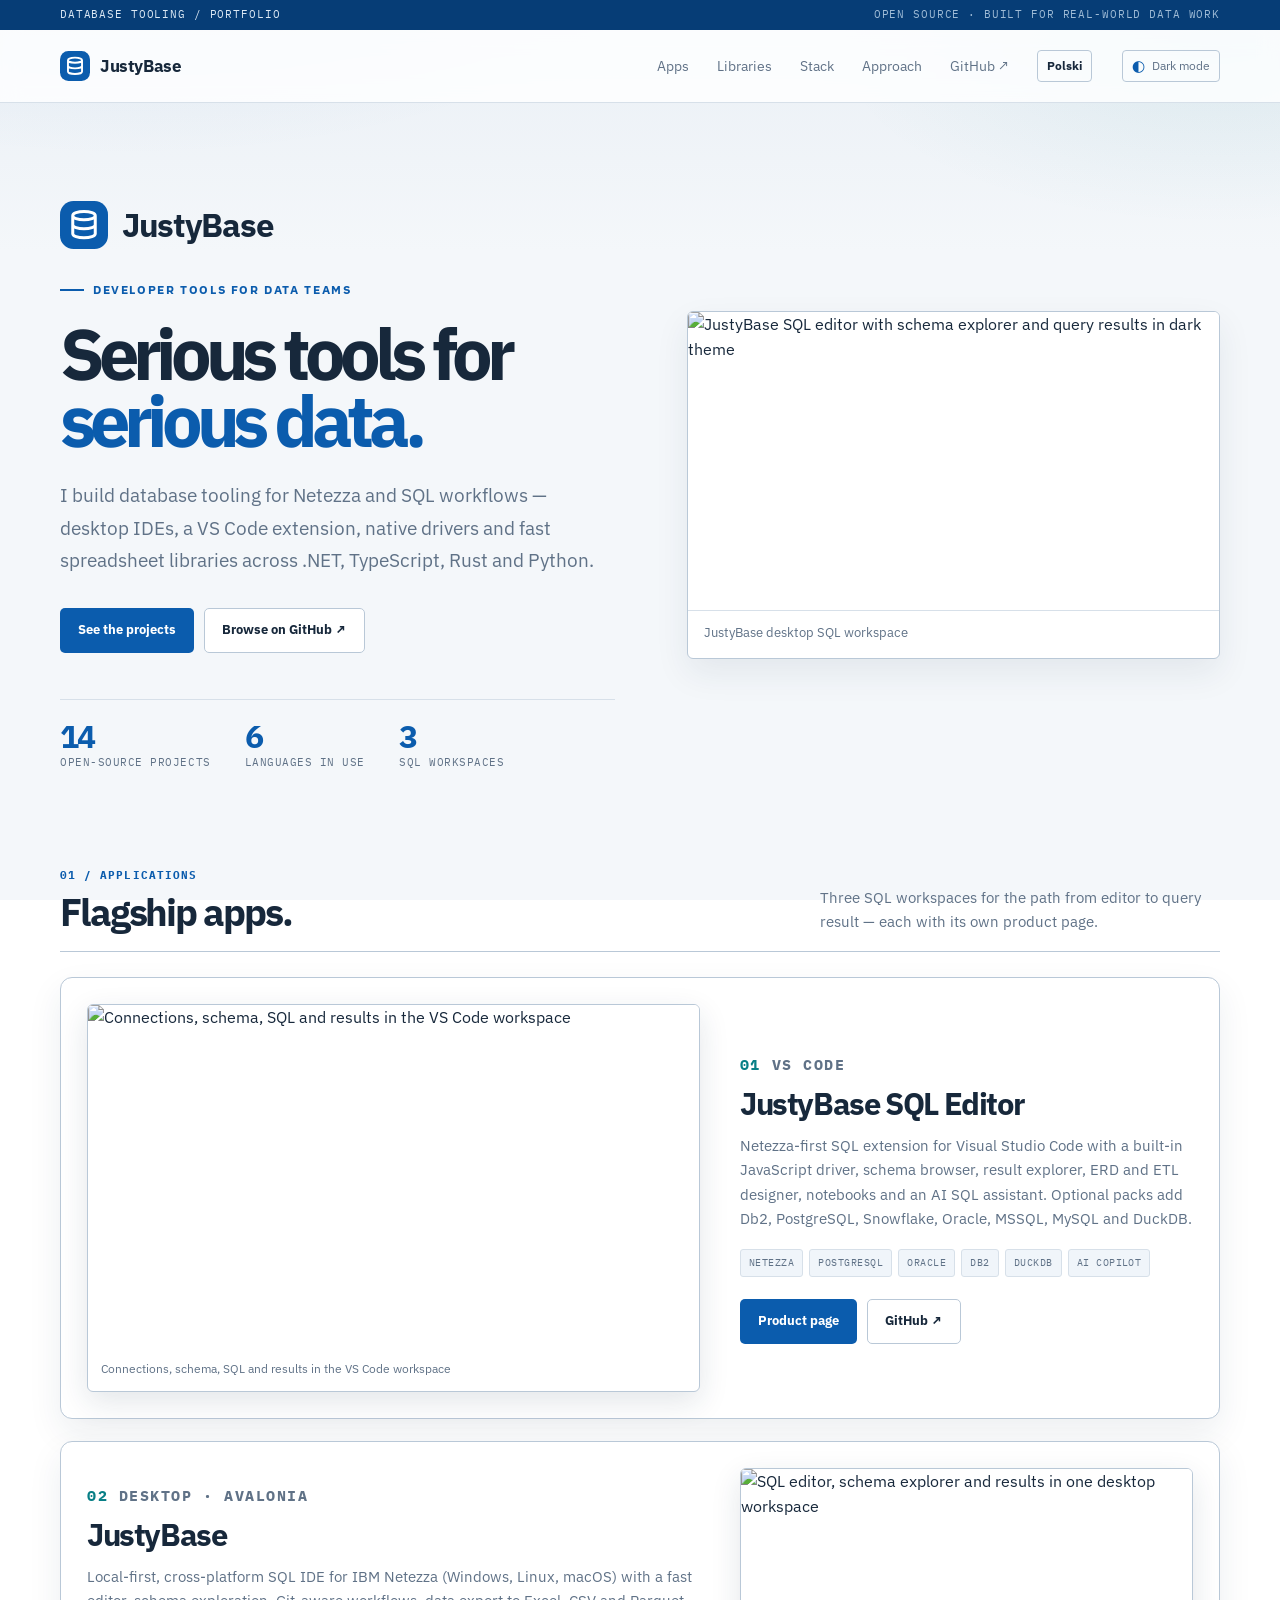
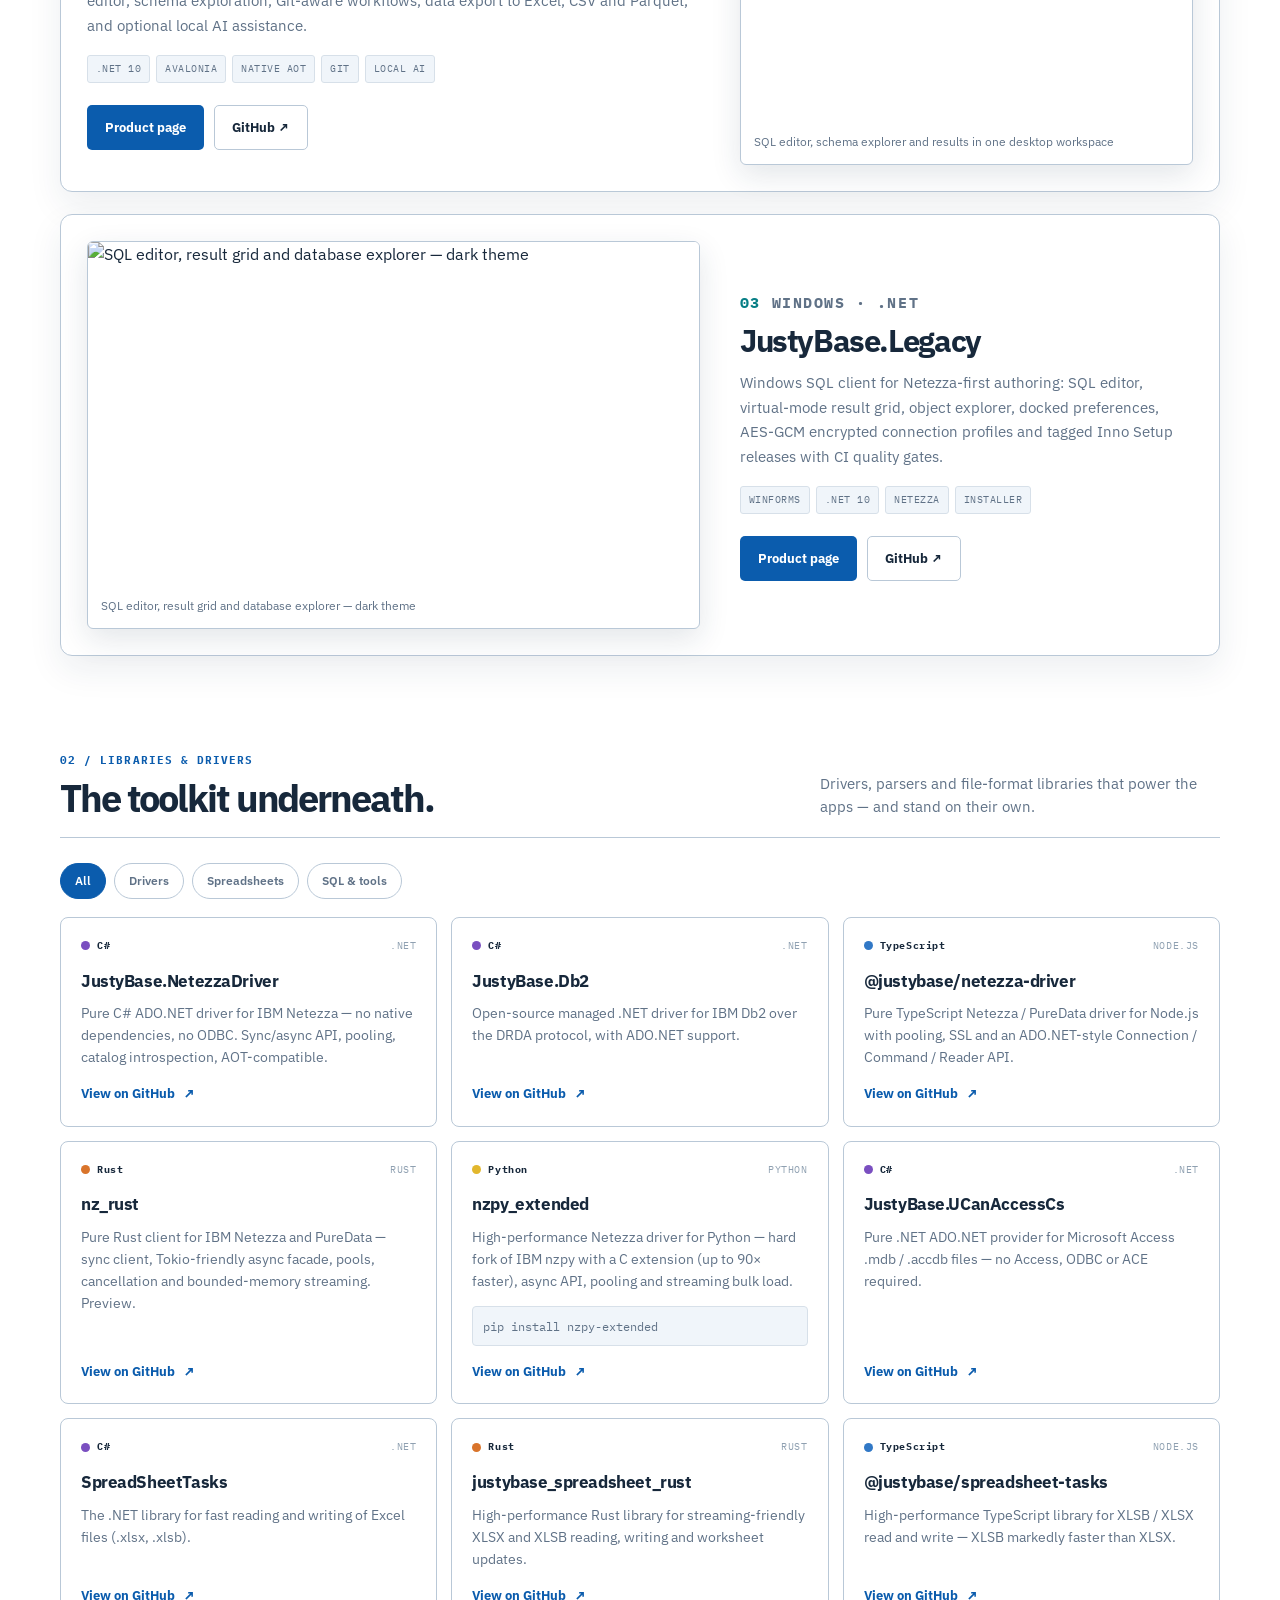
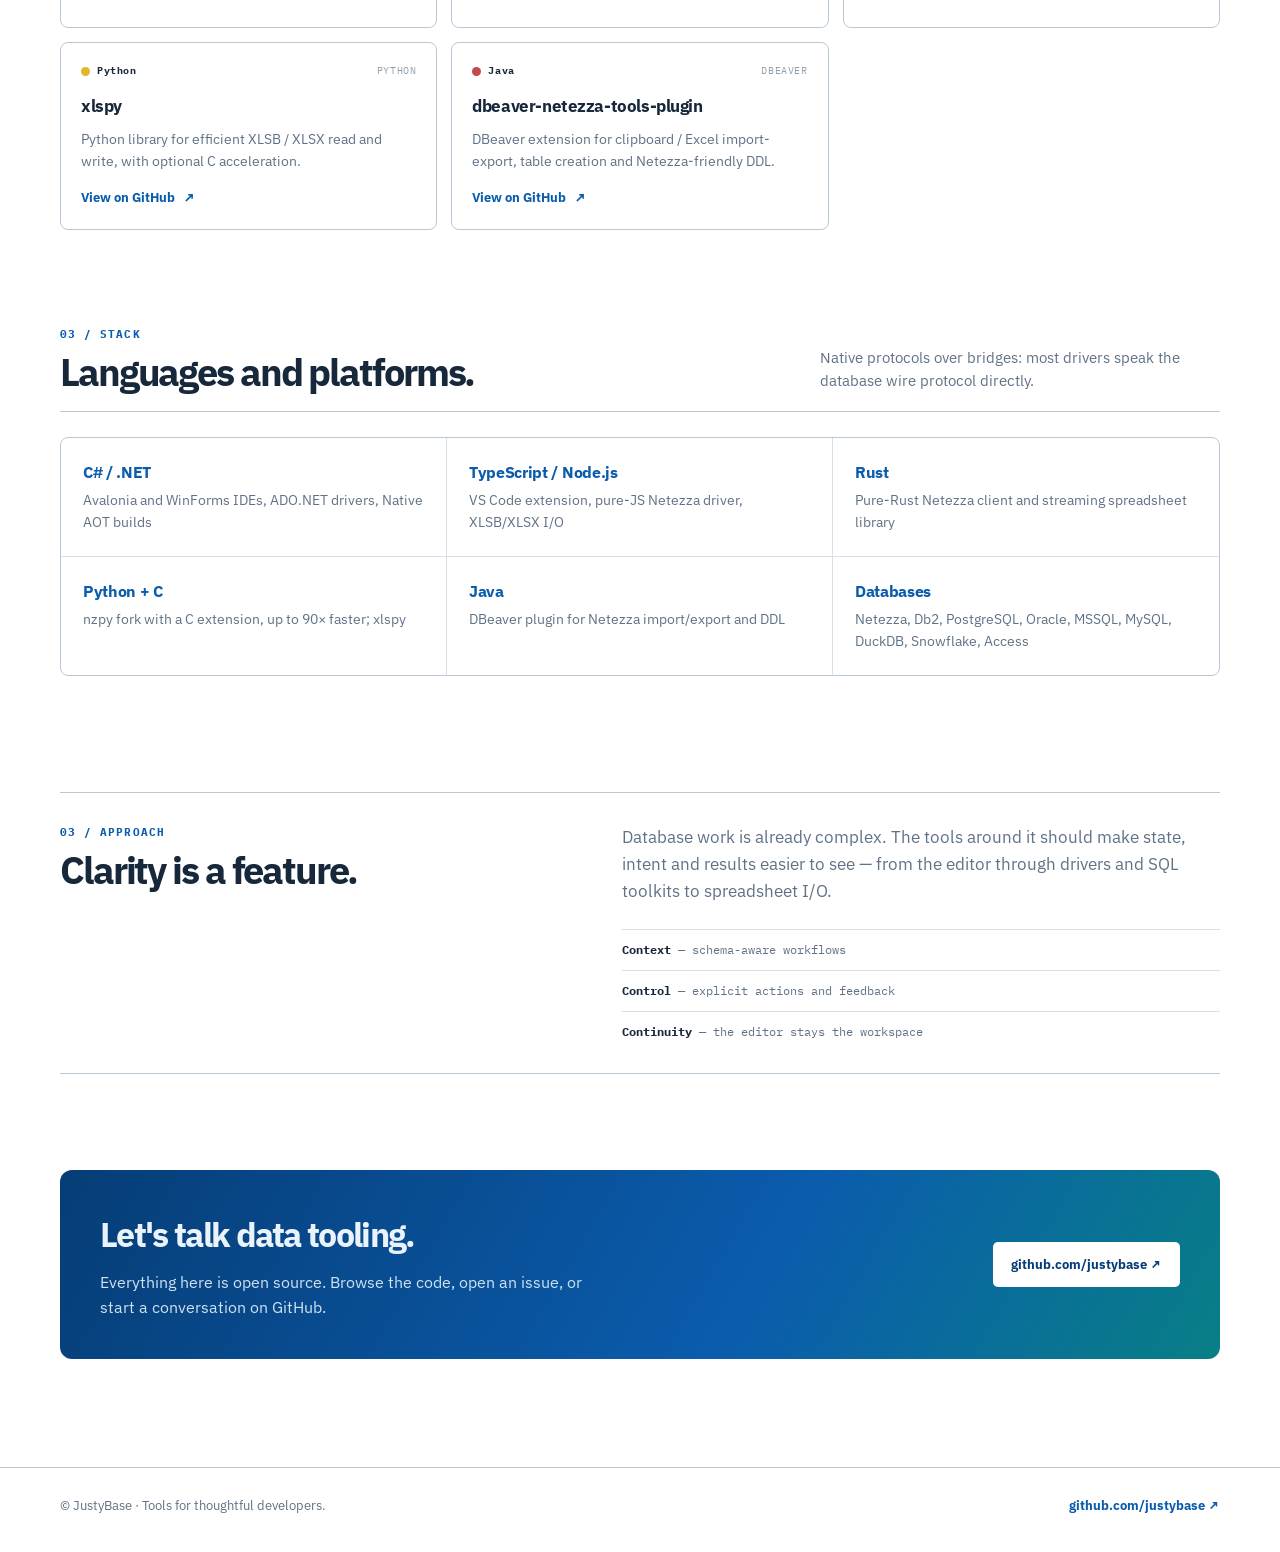
==== commit 11534561: "feat: drop JustyBase.NetezzaSql card and rename VS Code extension to JustyBase SQL Editor - homepage" ====
--- a/index.html
+++ b/index.html
@@ -74,7 +74,7 @@
             <a class="button button-primary" href="#apps">See the projects</a>
             <a class="button button-secondary" href="https://github.com/justybase">Browse on GitHub ↗</a>
           </div>
-          <div class="hero-stats"><div><strong>15</strong><span>open-source projects</span></div><div><strong>6</strong><span>languages in use</span></div><div><strong>3</strong><span>SQL workspaces</span></div></div>
+          <div class="hero-stats"><div><strong>14</strong><span>open-source projects</span></div><div><strong>6</strong><span>languages in use</span></div><div><strong>3</strong><span>SQL workspaces</span></div></div>
         </div>
         <figure class="screenshot screenshot-hero hero-screenshot">
           <img src="https://raw.githubusercontent.com/justybase/justybase/main/pictures/evo_dark.png" alt="JustyBase SQL editor with schema explorer and query results in dark theme" loading="eager">
@@ -95,7 +95,7 @@
           </figure>
           <div class="app-body">
             <p class="app-kicker"><span class="num">01</span> VS CODE</p>
-            <h3>JustyBase Core (NetezzaSQL)</h3>
+            <h3>JustyBase SQL Editor</h3>
             <p>Netezza-first SQL extension for Visual Studio Code with a built-in JavaScript driver, schema browser, result explorer, ERD and ETL designer, notebooks and an AI SQL assistant. Optional packs add Db2, PostgreSQL, Snowflake, Oracle, MSSQL, MySQL and DuckDB.</p>
             <div class="card-meta"><span>NETEZZA</span><span>POSTGRESQL</span><span>ORACLE</span><span>DB2</span><span>DUCKDB</span><span>AI COPILOT</span></div>
             <div class="button-row">
@@ -217,13 +217,6 @@
             <a class="card-link" href="https://github.com/justybase/xlspy">View on GitHub</a>
           </article>
           <article class="lib-card" data-category="tools">
-            <div class="lib-top"><span class="lang"><i class="dot dot-cs"></i>C#</span><span class="lib-tag">.NET</span></div>
-            <h3><a href="https://github.com/justybase/JustyBase.NetezzaSql">JustyBase.NetezzaSql</a></h3>
-            <p>.NET libraries for Netezza SQL parsing, authoring, DDL generation and catalog metadata queries.</p>
-            
-            <a class="card-link" href="https://github.com/justybase/JustyBase.NetezzaSql">View on GitHub</a>
-          </article>
-          <article class="lib-card" data-category="tools">
             <div class="lib-top"><span class="lang"><i class="dot dot-java"></i>Java</span><span class="lib-tag">DBEAVER</span></div>
             <h3><a href="https://github.com/justybase/dbeaver-netezza-tools-plugin">dbeaver-netezza-tools-plugin</a></h3>
             <p>DBeaver extension for clipboard / Excel import-export, table creation and Netezza-friendly DDL.</p>
